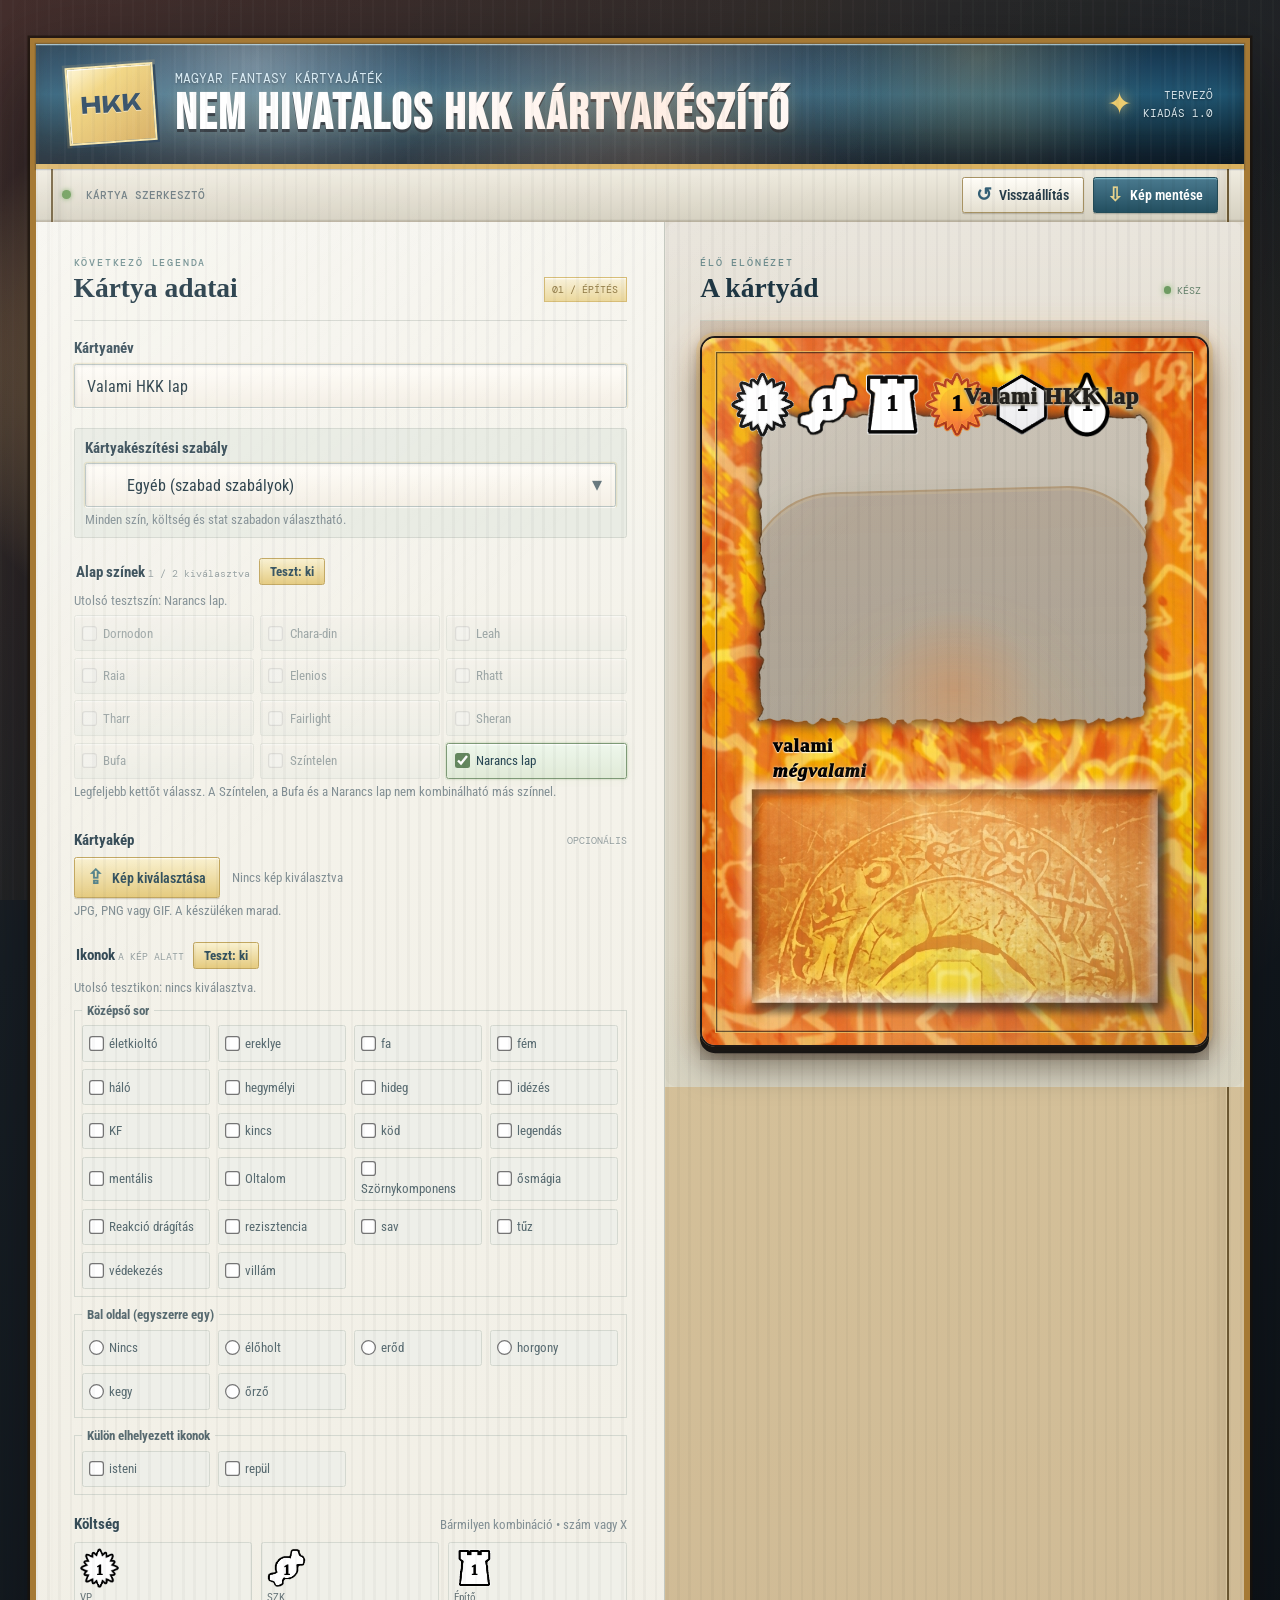
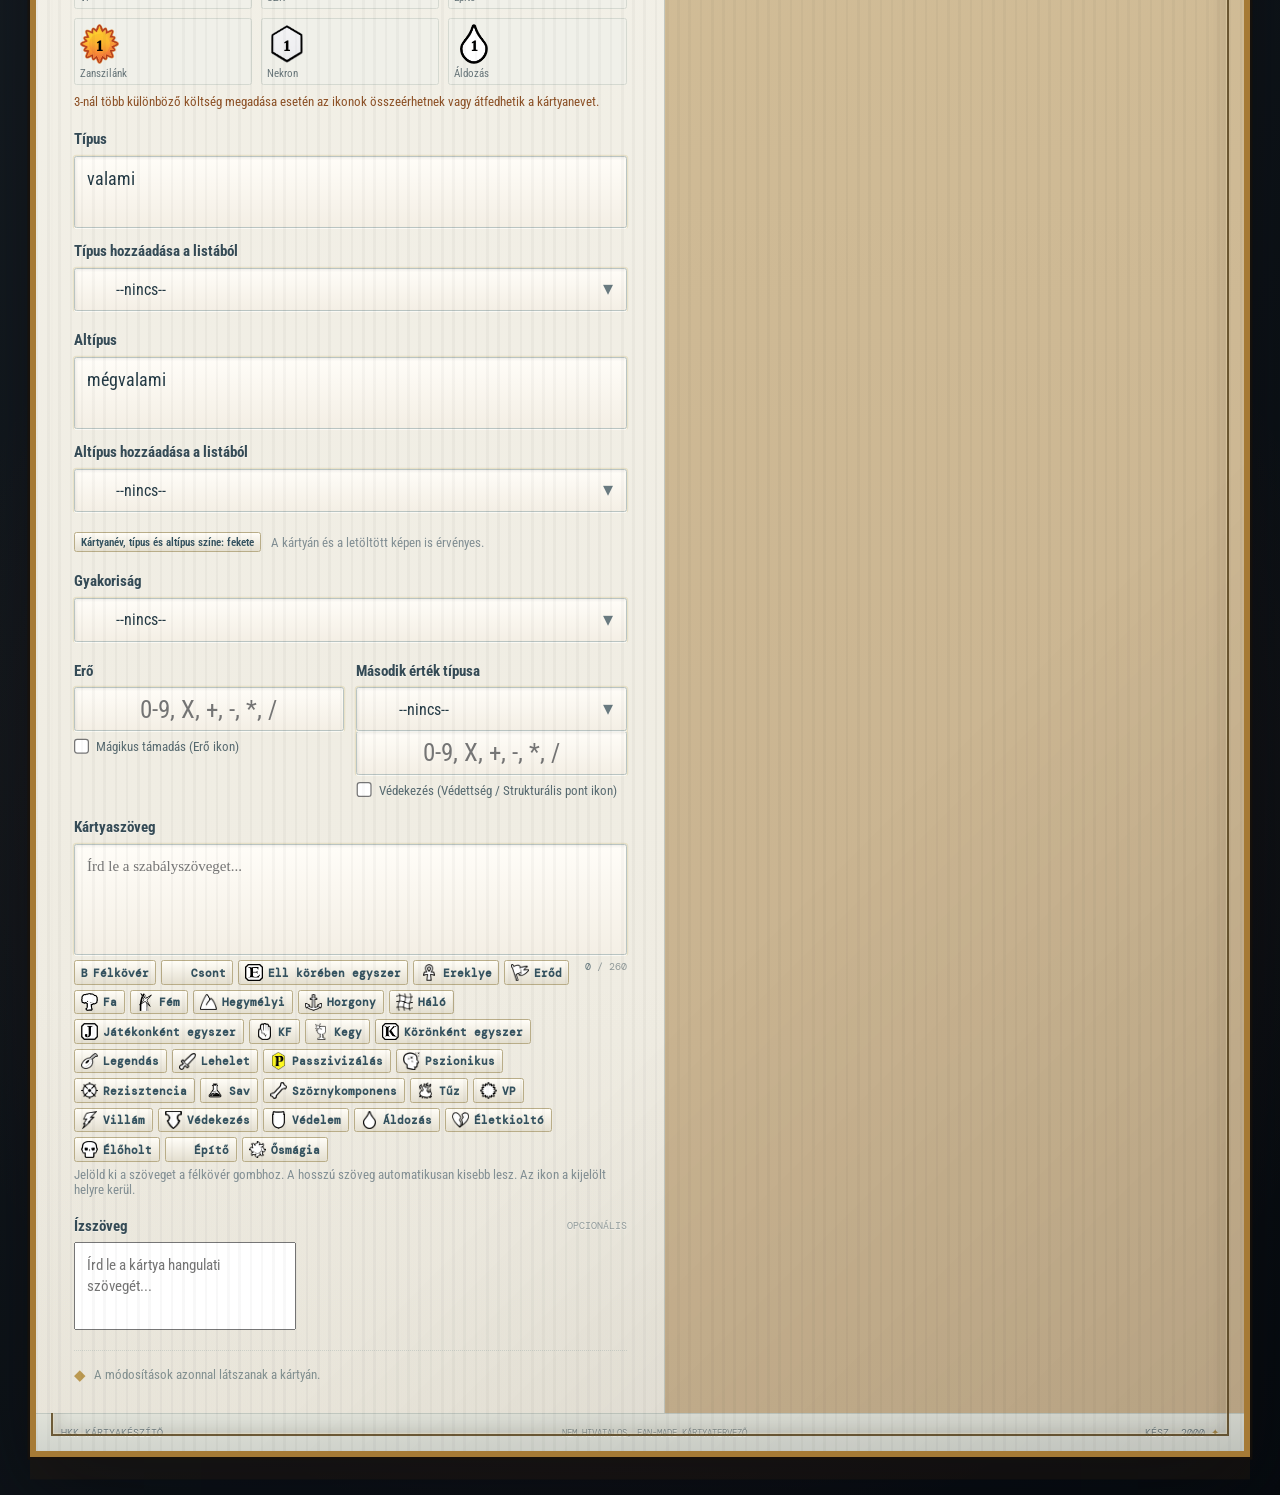
==== index.html @ 6b9c6b6e "Icon placing" ====
<!doctype html>
<html lang="hu">
<head>
  <meta charset="utf-8">
  <meta name="viewport" content="width=device-width, initial-scale=1">
  <meta name="theme-color" content="#183e68">
  <title>HKK Kártyakészítő (nem hivatalos)</title>
  <link rel="stylesheet" href="styles.css">
  <script src="app.js" defer></script>
</head>
<body>
  <div class="desktop-shell">
    <header class="masthead">
      <div class="brand-lockup" aria-label="HKK Kártyakészítő">
        <div class="brand-mark">HKK</div>
        <div class="brand-copy">
          <p class="brand-kicker">Magyar Fantasy Kártyajáték</p>
          <h1>NEM HIVATALOS HKK KÁRTYAKÉSZÍTŐ</h1>
        </div>
      </div>
      <div class="masthead-stamp" aria-label="Kártyakészítő verzió 1.0">
        <span class="stamp-star">&#10022;</span>
        <span>TERVEZŐ<br>KIADÁS 1.0</span>
      </div>
    </header>

    <nav class="toolbar" aria-label="Kártyaműveletek">
      <span class="toolbar-location"><span class="tiny-led"></span> KÁRTYA SZERKESZTŐ</span>
      <div class="toolbar-actions">
        <button class="toolbar-button" id="reset-button" type="button" title="Minden kártyaadat törlése">
          <span aria-hidden="true">&#8634;</span> Visszaállítás
        </button>
        <button class="toolbar-button download-button" id="download-button" type="button" aria-label="Kártya képének mentése" title="Kártya képének mentése">
          <span aria-hidden="true">&#8681;</span> Kép mentése
        </button>
        <span id="download-status" class="download-status" role="status" aria-live="polite"></span>
      </div>
    </nav>

    <main class="workbench">
      <section class="editor-panel" aria-labelledby="editor-title">
        <div class="panel-heading">
          <div>
            <p class="section-eyebrow">KÖVETKEZŐ LEGENDA</p>
            <h2 id="editor-title">Kártya adatai</h2>
          </div>
          <span class="step-tag">01 / ÉPÍTÉS</span>
        </div>

        <form id="card-form">
          <div class="field-row">
            <label class="field-label" for="card-name">Kártyanév</label>
            <input id="card-name" name="name" type="text" maxlength="32" value="Valami HKK lap" placeholder="Add meg a kártya nevét">
          </div>

          <div class="field-row card-rule-field">
            <label class="field-label" for="card-rule">Kártyakészítési szabály</label>
            <div class="select-wrap">
              <select id="card-rule" name="cardRule">
                <option value="spell-item">Varázslat / Tárgy</option>
                <option value="creature">Lény</option>
                <option value="building">Építmény</option>
                <option value="follower">Követő / Szabálylap</option>
                <option value="lich">Őslich</option>
                <option value="guild" disabled>Céh (még nem elérhető)</option>
                <option value="other" selected>Egyéb (szabad szabályok)</option>
              </select>
            </div>
            <span class="field-hint" id="card-rule-guidance" role="status" aria-live="polite"></span>
          </div>

          <fieldset class="field-row faction-fieldset">
            <legend class="field-label">
              <span>Alap színek <span id="faction-count" class="optional-label">0 / 2 kiválasztva</span></span>
              <button class="icon-test-button" id="faction-test-toggle" type="button" aria-pressed="false">Teszt: ki</button>
            </legend>
            <p class="field-hint icon-test-status" id="faction-test-status" role="status" aria-live="polite">Utolsó tesztszín: Narancs lap.</p>
            <div class="faction-grid">
              <label class="faction-option"><input type="checkbox" name="faction" value="dornodon"><span>Dornodon</span></label>
              <label class="faction-option"><input type="checkbox" name="faction" value="chara-din"><span>Chara-din</span></label>
              <label class="faction-option"><input type="checkbox" name="faction" value="leah"><span>Leah</span></label>
              <label class="faction-option"><input type="checkbox" name="faction" value="raia"><span>Raia</span></label>
              <label class="faction-option"><input type="checkbox" name="faction" value="elenios"><span>Elenios</span></label>
              <label class="faction-option"><input type="checkbox" name="faction" value="rhatt"><span>Rhatt</span></label>
              <label class="faction-option"><input type="checkbox" name="faction" value="tharr"><span>Tharr</span></label>
              <label class="faction-option"><input type="checkbox" name="faction" value="fairlight"><span>Fairlight</span></label>
              <label class="faction-option"><input type="checkbox" name="faction" value="sheran"><span>Sheran</span></label>
              <label class="faction-option"><input type="checkbox" name="faction" value="bufa"><span>Bufa</span></label>
              <label class="faction-option"><input type="checkbox" name="faction" value="colorless"><span>Színtelen</span></label>
              <label class="faction-option"><input type="checkbox" name="faction" value="no-color" checked><span>Narancs lap</span></label>
            </div>
            <p class="field-hint faction-hint" id="faction-guidance" aria-live="polite">A Színtelen, a Bufa és a Narancs lap nem kombinálható más színnel.</p>
            <p class="field-hint faction-image-status" id="faction-image-status" aria-live="polite"></p>
          </fieldset>

          <div class="field-row image-field">
            <label class="field-label" for="card-image">Kártyakép <span class="optional-label">OPCIONÁLIS</span></label>
            <div class="upload-control">
              <input id="card-image" name="image" type="file" accept="image/*">
              <label class="upload-button" for="card-image"><span aria-hidden="true">&#8682;</span> Kép kiválasztása</label>
              <span class="file-name" id="file-name">Nincs kép kiválasztva</span>
            </div>
            <fieldset id="background-image-position-controls" class="background-image-position" hidden>
              <legend class="field-label">Kép igazítása az átlátszó kártyakeret mögött</legend>
              <label for="background-image-horizontal">Vízszintes <output id="background-image-horizontal-value" for="background-image-horizontal">0%</output></label>
              <input id="background-image-horizontal" type="range" min="-50" max="50" value="0">
              <label for="background-image-vertical">Függőleges <output id="background-image-vertical-value" for="background-image-vertical">0%</output></label>
              <input id="background-image-vertical" type="range" min="-50" max="50" value="0">
              <label for="background-image-scale">Méret <output id="background-image-scale-value" for="background-image-scale">100%</output></label>
              <input id="background-image-scale" type="range" min="50" max="200" value="100">
            </fieldset>
            <span class="field-hint" id="image-error" role="alert" hidden></span>
            <span class="field-hint">JPG, PNG vagy GIF. A készüléken marad.</span>
          </div>

          <fieldset class="field-row icon-fieldset">
            <legend class="field-label">
              <span>Ikonok <span class="optional-label">A KÉP ALATT</span></span>
              <button class="icon-test-button" id="icon-test-toggle" type="button" aria-pressed="false">Teszt: ki</button>
            </legend>
            <p class="field-hint icon-test-status" id="icon-test-status" role="status" aria-live="polite">Utolsó tesztikon: nincs kiválasztva.</p>
            <div class="icon-groups">
              <fieldset class="icon-option-group">
                <legend>Középső sor</legend>
                <div class="icon-choices">
                  <label class="icon-choice"><input type="checkbox" name="icon" value="életkioltó">életkioltó</label>
                  <label class="icon-choice"><input type="checkbox" name="icon" value="ereklye">ereklye</label>
                  <label class="icon-choice"><input type="checkbox" name="icon" value="fa">fa</label>
                  <label class="icon-choice"><input type="checkbox" name="icon" value="fém">fém</label>
                  <label class="icon-choice"><input type="checkbox" name="icon" value="háló">háló</label>
                  <label class="icon-choice"><input type="checkbox" name="icon" value="hegymélyi">hegymélyi</label>
                  <label class="icon-choice"><input type="checkbox" name="icon" value="hideg">hideg</label>
                  <label class="icon-choice"><input type="checkbox" name="icon" value="idézés">idézés</label>
                  <label class="icon-choice"><input type="checkbox" name="icon" value="KF">KF</label>
                  <label class="icon-choice"><input type="checkbox" name="icon" value="kincs">kincs</label>
                  <label class="icon-choice"><input type="checkbox" name="icon" value="köd">köd</label>
                  <label class="icon-choice"><input type="checkbox" name="icon" value="legendás">legendás</label>
                  <label class="icon-choice"><input type="checkbox" name="icon" value="mentális">mentális</label>
                  <label class="icon-choice icon-choice-numeric"><input type="checkbox" name="icon" value="Oltalom">Oltalom<input class="icon-value" name="protection" type="text" placeholder="Érték" aria-label="Oltalom értéke" hidden disabled></label>
                  <label class="icon-choice icon-choice-numeric"><input type="checkbox" name="icon" value="Szörnykomponens">Szörnykomponens<input class="icon-quantity" name="monsterComponent" type="number" min="1" max="99" step="1" aria-label="Szörnykomponens mennyisége" hidden disabled></label>
                  <label class="icon-choice"><input type="checkbox" name="icon" value="ősmágia">ősmágia</label>
                  <label class="icon-choice icon-choice-numeric"><input type="checkbox" name="icon" value="Reakció drágítás">Reakció drágítás<input class="icon-value" name="reactionSurcharge" type="text" placeholder="Érték" aria-label="Reakció drágítás értéke" hidden disabled></label>
                  <label class="icon-choice"><input type="checkbox" name="icon" value="rezisztencia">rezisztencia</label>
                  <label class="icon-choice"><input type="checkbox" name="icon" value="sav">sav</label>
                  <label class="icon-choice"><input type="checkbox" name="icon" value="tűz">tűz</label>
                  <label class="icon-choice"><input type="checkbox" name="icon" value="védekezés">védekezés</label>
                  <label class="icon-choice"><input type="checkbox" name="icon" value="villám">villám</label>
                </div>
              </fieldset>

              <fieldset class="icon-option-group">
                <legend>Bal oldal (egyszerre egy)</legend>
                <div class="icon-choices">
                  <label class="icon-choice"><input type="radio" name="sideIcon" value="">Nincs</label>
                  <label class="icon-choice"><input type="radio" name="sideIcon" value="élőholt">élőholt</label>
                  <label class="icon-choice"><input type="radio" name="sideIcon" value="erőd">erőd</label>
                  <label class="icon-choice"><input type="radio" name="sideIcon" value="horgony">horgony</label>
                  <label class="icon-choice"><input type="radio" name="sideIcon" value="kegy">kegy</label>
                  <label class="icon-choice"><input type="radio" name="sideIcon" value="őrző">őrző</label>
                </div>
              </fieldset>

              <fieldset class="icon-option-group">
                <legend>Külön elhelyezett ikonok</legend>
                <div class="icon-choices">
                  <label class="icon-choice"><input type="checkbox" name="separateIcon" value="isteni">isteni</label>
                  <label class="icon-choice"><input type="checkbox" name="separateIcon" value="repül">repül</label>
                </div>
              </fieldset>

            </div>
          </fieldset>

          <div class="field-row cost-field">
            <div class="cost-heading">
              <span class="field-label">Költség</span>
              <span class="field-hint">Bármilyen kombináció • szám vagy X</span>
            </div>
            <div class="cost-grid">
              <label class="cost-input cost-vp"><span class="cost-symbol"><img class="resource-image" src="resources/Cost/VP_transparent.png" alt="" aria-hidden="true"><span class="cost-glyph" aria-hidden="true">VP</span><input class="cost-value" name="vp" type="text" value="1" aria-label="VP költség"></span><span class="cost-name">VP</span></label>
              <label class="cost-input cost-szk"><span class="cost-symbol"><img class="resource-image" src="resources/Cost/Csont_transparent.png" alt="" aria-hidden="true"><span class="cost-glyph" aria-hidden="true">SZK</span><input class="cost-value" name="szk" type="text" value="1" aria-label="SZK költség"></span><span class="cost-name">SZK</span></label>
              <label class="cost-input cost-builder"><span class="cost-symbol"><img class="resource-image" src="resources/Cost/Építő_transparent.png" alt="" aria-hidden="true"><span class="cost-glyph" aria-hidden="true">É</span><input class="cost-value" name="epito" type="text" value="1" aria-label="Építő költség"></span><span class="cost-name">Építő</span></label>
              <label class="cost-input cost-zanszilank"><span class="cost-symbol"><img class="resource-image" src="resources/Cost/ZSZ_transparent.png" alt="" aria-hidden="true"><span class="cost-glyph" aria-hidden="true">Z</span><input class="cost-value" name="zanszilank" type="text" value="1" aria-label="Zanszilánk költség"></span><span class="cost-name">Zanszilánk</span></label>
              <label class="cost-input cost-nekron"><span class="cost-symbol"><img class="resource-image" src="resources/Cost/Nekron_transparent.png" alt="" aria-hidden="true"><span class="cost-glyph" aria-hidden="true">N</span><input class="cost-value" name="nekron" type="text" value="1" aria-label="Nekron költség"></span><span class="cost-name">Nekron</span></label>
              <label class="cost-input cost-sacrifice"><span class="cost-symbol"><img class="resource-image" src="resources/Cost/Áldozás_transparent.png" alt="" aria-hidden="true"><span class="cost-glyph" aria-hidden="true">Á</span><input class="cost-value" name="aldozas" type="text" value="1" aria-label="Áldozás költség"></span><span class="cost-name">Áldozás</span></label>
            </div>
            <p class="cost-warning" id="cost-warning" role="status" aria-live="polite" hidden>3-nál több különböző költség megadása esetén az ikonok összeérhetnek vagy átfedhetik a kártyanevet.</p>
          </div>

          <div class="field-row metadata-grid subtype-row">
            <div class="field-group">
              <label class="field-label" for="card-type">Típus</label>
              <textarea id="card-type" name="type" rows="2" placeholder="Írj be tetszőleges típust...">valami</textarea>
              <label class="field-label subtype-picker-label" for="type-picker">Típus hozzáadása a listából</label>
              <div class="select-wrap">
                <select id="type-picker" aria-label="Típus kiválasztása a listából">
                  <option value="">--nincs--</option>
                  <option value="általános">általános</option>
                  <option value="avatár">avatár</option>
                  <option value="azonnali">azonnali</option>
                  <option value="bűbáj">bűbáj</option>
                  <option value="bűbáj bűbájra">bűbáj bűbájra</option>
                  <option value="bűbáj építményre">bűbáj építményre</option>
                  <option value="bűbáj kalandozóra">bűbáj kalandozóra</option>
                  <option value="bűbáj lapra">bűbáj lapra</option>
                  <option value="bűbáj lényre">bűbáj lényre</option>
                  <option value="bűbáj tárgyra">bűbáj tárgyra</option>
                  <option value="céh" disabled>céh (még nem elérhető)</option>
                  <option value="egyéb">egyéb</option>
                  <option value="építmény">építmény</option>
                  <option value="galetki">galetki</option>
                  <option value="helyszín">helyszín</option>
                  <option value="kalandozó">kalandozó</option>
                  <option value="követő">követő</option>
                  <option value="őslich">őslich</option>
                  <option value="szabálylap">szabálylap</option>
                  <option value="szakértelem">szakértelem</option>
                  <option value="szintlépés">szintlépés</option>
                  <option value="szörny">szörny</option>
                  <option value="tárgy">tárgy</option>
                  <option value="testrész">testrész</option>
                  <option value="torzszülött">torzszülött</option>
                </select>
              </div>
            </div>
          </div>

          <div class="field-row metadata-grid subtype-row">
            <div class="field-group">
              <label class="field-label" for="card-subtype">Altípus</label>
              <textarea id="card-subtype" name="subtype" rows="2" placeholder="Írj be tetszőleges altípust...">mégvalami</textarea>
              <label class="field-label subtype-picker-label" for="subtype-picker">Altípus hozzáadása a listából</label>
              <div class="select-wrap">
                <select id="subtype-picker" aria-label="Altípus kiválasztása a listából">
                  <option value="">--nincs--</option>
                  <option value="?">?</option>
                  <option value="alakváltó">alakváltó</option>
                  <option value="angyal">angyal</option>
                  <option value="árnymanó">árnymanó</option>
                  <option value="bánya">bánya</option>
                  <option value="bazaltelementál">bazaltelementál</option>
                  <option value="betegség">betegség</option>
                  <option value="burástya">burástya</option>
                  <option value="cápa">cápa</option>
                  <option value="chara-din fattya">chara-din fattya</option>
                  <option value="csapda">csapda</option>
                  <option value="csontváz">csontváz</option>
                  <option value="dinó">dinó</option>
                  <option value="druida">druida</option>
                  <option value="dzsinn">dzsinn</option>
                  <option value="ében íjász">ében íjász</option>
                  <option value="éjfatty">éjfatty</option>
                  <option value="ékszer">ékszer</option>
                  <option value="elektromos">elektromos</option>
                  <option value="elementál">elementál</option>
                  <option value="elf">elf</option>
                  <option value="ember">ember</option>
                  <option value="epikus">epikus</option>
                  <option value="falu">falu</option>
                  <option value="fegyver">fegyver</option>
                  <option value="féreg">féreg</option>
                  <option value="fókuszkristály">fókuszkristály</option>
                  <option value="főnix">főnix</option>
                  <option value="ganüid">ganüid</option>
                  <option value="gnóm">gnóm</option>
                  <option value="goblin">goblin</option>
                  <option value="gólem">gólem</option>
                  <option value="griff">griff</option>
                  <option value="grok képződmény">grok képződmény</option>
                  <option value="hadvezér">hadvezér</option>
                  <option value="hajó">hajó</option>
                  <option value="hangszer">hangszer</option>
                  <option value="hátas">hátas</option>
                  <option value="helyszín">helyszín</option>
                  <option value="hideg">hideg</option>
                  <option value="hordaparancsnok">hordaparancsnok</option>
                  <option value="íjász">íjász</option>
                  <option value="jég">jég</option>
                  <option value="kalóz">kalóz</option>
                  <option value="káoszszellem">káoszszellem</option>
                  <option value="kígyó">kígyó</option>
                  <option value="kísértet">kísértet</option>
                  <option value="kobudera">kobudera</option>
                  <option value="Közös Tudat">Közös Tudat</option>
                  <option value="krabber">krabber</option>
                  <option value="légelementál">légelementál</option>
                  <option value="lovas">lovas</option>
                  <option value="manó">manó</option>
                  <option value="minotaurusz">minotaurusz</option>
                  <option value="moa">moa</option>
                  <option value="morf">morf</option>
                  <option value="motyogó">motyogó</option>
                  <option value="mutáns">mutáns</option>
                  <option value="nekromanta">nekromanta</option>
                  <option value="nerub">nerub</option>
                  <option value="oltár">oltár</option>
                  <option value="orgling">orgling</option>
                  <option value="óriás">óriás</option>
                  <option value="ork">ork</option>
                  <option value="őshangya">őshangya</option>
                  <option value="pajzs">pajzs</option>
                  <option value="páncél">páncél</option>
                  <option value="pegazus">pegazus</option>
                  <option value="pók">pók</option>
                  <option value="polip">polip</option>
                  <option value="politika">politika</option>
                  <option value="praglonc">praglonc</option>
                  <option value="próféta">próféta</option>
                  <option value="pulzáló">pulzáló</option>
                  <option value="quwarg">quwarg</option>
                  <option value="quwarg boly">quwarg boly</option>
                  <option value="rák">rák</option>
                  <option value="reakció">reakció</option>
                  <option value="sárkány">sárkány</option>
                  <option value="sav">sav</option>
                  <option value="sisak">sisak</option>
                  <option value="skorpió">skorpió</option>
                  <option value="szentély">szentély</option>
                  <option value="szilmill">szilmill</option>
                  <option value="szinguláris">szinguláris</option>
                  <option value="szingularitás">szingularitás</option>
                  <option value="szintlépés">szintlépés</option>
                  <option value="sziránusz">sziránusz</option>
                  <option value="szirén">szirén</option>
                  <option value="szkritter">szkritter</option>
                  <option value="teknős">teknős</option>
                  <option value="templom">templom</option>
                  <option value="termik">termik</option>
                  <option value="thargodan">thargodan</option>
                  <option value="tojás">tojás</option>
                  <option value="torony">torony</option>
                  <option value="törpe">törpe</option>
                  <option value="triklem drakolder">triklem drakolder</option>
                  <option value="troglodita">troglodita</option>
                  <option value="troll">troll</option>
                  <option value="tűzelementál">tűzelementál</option>
                  <option value="vámpír">vámpír</option>
                  <option value="varkaudar">varkaudar</option>
                  <option value="végzetúr">végzetúr</option>
                  <option value="vérfarkas">vérfarkas</option>
                  <option value="villám">villám</option>
                  <option value="víz">víz</option>
                  <option value="vízelementál">vízelementál</option>
                  <option value="vízió">vízió</option>
                  <option value="womath">womath</option>
                  <option value="xenó">xenó</option>
                  <option value="yeti">yeti</option>
                  <option value="zan indukátor">zan indukátor</option>
                </select>
              </div>
            </div>
          </div>

          <div class="field-row type-text-style-control">
            <button id="toggle-type-text-color" class="text-insert-button" type="button" aria-pressed="false">Kártyanév, típus és altípus színe: fekete</button>
            <span class="field-hint">A kártyán és a letöltött képen is érvényes.</span>
          </div>

          <div class="field-row metadata-grid rarity-row">
            <div class="field-group">
              <label class="field-label" for="card-rarity">Gyakoriság</label>
              <div class="select-wrap">
                <select id="card-rarity" name="rarity">
                  <option value="" selected>--nincs--</option>
                  <option value="Gyakori">Gyakori</option>
                  <option value="Ritka">Ritka</option>
                  <option value="Ultra ritka">Ultra ritka</option>
                </select>
              </div>
            </div>
          </div>

          <div class="field-row stat-grid">
            <div class="field-group">
              <label class="field-label" for="card-power">Erő</label>
              <input id="card-power" name="power" type="text" maxlength="12" placeholder="0-9, X, +, -, *, /" aria-label="Erő értéke">
              <label class="stat-icon-toggle"><input type="checkbox" name="powerIcon">Mágikus támadás (Erő ikon)</label>
            </div>
            <div class="field-group">
              <label class="field-label" for="card-secondary-stat-type">Második érték típusa</label>
              <div class="select-wrap">
                <select id="card-secondary-stat-type" name="secondaryStatType">
                  <option value="" selected>--nincs--</option>
                  <option value="toughness">Védettség</option>
                  <option value="structural">Strukturális pont</option>
                </select>
              </div>
              <input id="card-toughness" name="toughness" type="text" maxlength="12" placeholder="0-9, X, +, -, *, /" aria-label="Védettség értéke">
              <label class="stat-icon-toggle"><input type="checkbox" name="secondaryStatIcon">Védekezés (Védettség / Strukturális pont ikon)</label>
            </div>
          </div>

          <div class="field-row text-field">
            <label class="field-label" for="card-text">Kártyaszöveg</label>
            <textarea id="card-text" name="text" rows="4" maxlength="260" placeholder="Írd le a szabályszöveget..."></textarea>
            <div class="text-meta">
              <span class="text-insert-buttons" id="rules-text-icon-buttons">
                <button class="text-insert-button" id="bold-rules-text" type="button" title="Kijelölt szöveg félkövérré formázása" aria-label="Kijelölt szöveg félkövérré formázása"><strong>B</strong> Félkövér</button>
              </span>
              <span><b id="text-count">0</b> / 260</span>
            </div>
            <span class="field-hint">Jelöld ki a szöveget a félkövér gombhoz. A hosszú szöveg automatikusan kisebb lesz. Az ikon a kijelölt helyre kerül.</span>
          </div>

          <div class="field-row text-field">
            <label class="field-label" for="card-flavor-text">Ízszöveg <span class="optional-label">OPCIONÁLIS</span></label>
            <textarea id="card-flavor-text" name="flavorText" rows="2" maxlength="180" placeholder="Írd le a kártya hangulati szövegét..."></textarea>
          </div>
        </form>

        <div class="editor-footnote"><span class="footnote-gem">&#9670;</span> A módosítások azonnal látszanak a kártyán.</div>
      </section>

      <section class="preview-panel" aria-labelledby="preview-title">
        <div class="preview-heading">
          <div>
            <p class="section-eyebrow">ÉLŐ ELŐNÉZET</p>
            <h2 id="preview-title">A kártyád</h2>
          </div>
          <span class="preview-status"><span></span> KÉSZ</span>
        </div>

        <div class="preview-stage">
          <article class="hkk-card theme-blue" id="hkk-card" aria-label="Kártya előnézet">
            <img id="background-card-image" class="background-card-image" alt="" aria-hidden="true" hidden>
            <div class="base-color-layers" id="base-color-layers" aria-hidden="true"></div>
            <div class="faction-test-layer" id="faction-test-layer" aria-hidden="true" hidden></div>
            <div class="card-inner">
              <header class="card-titlebar">
                <div class="card-title-content">
                  <div class="card-costs" id="preview-costs" aria-label="Kártyaköltségek"></div>
                  <div class="card-name-stack">
                    <h3 id="preview-name"></h3>
                  </div>
                </div>
              </header>
              <div class="art-frame">
                <img id="preview-image" class="preview-image" alt="Feltöltött kártyaművészet" hidden>
              </div>
              <div class="card-topline">
                <span id="preview-card-type" hidden></span>
                <span id="preview-subtype" hidden></span>
              </div>
              <div class="card-icons" id="preview-icons" aria-label="Kártya ikonok"></div>
              <div id="preview-band-icons" class="card-band-icons" aria-hidden="true" hidden>
                <div class="card-band-icons-center"></div>
                <div class="card-band-icons-positioned"></div>
              </div>
              <div class="card-rules">
                <p id="preview-text"></p>
                <p id="preview-flavor-text" class="card-flavor" hidden></p>
                <span class="rules-flourish" aria-hidden="true">&#10022; &nbsp; &#10022; &nbsp; &#10022;</span>
              </div>
              <div class="card-stats" id="preview-stats" aria-live="polite" hidden>
                <span class="stat-box stat-power" aria-label="Erő">
                  <span class="stat-content">
                    <span class="stat-icon stat-power-icon" id="preview-power-icon" aria-hidden="true">E</span>
                    <strong id="preview-power"></strong>
                  </span>
                </span>
                <span class="stat-box stat-toughness" id="preview-secondary-stat">
                  <span class="stat-content">
                    <img class="stat-icon resource-image" id="preview-toughness-icon" src="resources/Icons/Védelem.png" alt="" aria-hidden="true">
                    <strong id="preview-toughness"></strong>
                  </span>
                </span>
              </div>
            </div>
          </article>
        </div>
      </section>
    </main>

    <footer class="page-footer">
      <span>HKK KÁRTYAKÉSZÍTŐ</span>
      <span class="footer-center">NEM HIVATALOS, FAN-MADE KÁRTYATERVEZŐ</span>
      <span>KÉSZ. 2000 <span class="footer-star">&#10022;</span></span>
    </footer>
  </div>
</body>
</html>
---- styles.css ----
@import url('https://fonts.googleapis.com/css2?family=Bebas+Neue&family=DM+Mono:wght@400;500&family=Roboto+Condensed:wght@400;500;600;700;800&family=Unbounded:wght@500;600;700&display=swap');

:root {
  color-scheme: light;
  --ink: #172c3a;
  --muted: #71818a;
  --line: #c4cbd0;
  --paper: #f6f4eb;
  --blue: #244f77;
  --blue-dark: #163652;
  --green: #638252;
  --gold: #e2bd61;
  --fantasy-rose: #d48b6d;
  --fantasy-wood: #4d3427;
  --fantasy-forest: #496e5d;
  --fantasy-gold: #f3d27a;
  --royal-deep: #17314a;
  --royal-mid: #2a5478;
  --ember: #d6a750;
  --dusk: #0e1c2b;
  --parchment: #e9e1d0;
  --parchment-deep: #d8ceaf;
}

* { box-sizing: border-box; }

body {
  margin: 0;
  min-height: 100vh;
  color: var(--ink);
  background:
    radial-gradient(circle at 18% 12%, rgba(255,203,128,0.9), transparent 10%),
    radial-gradient(circle at 72% 18%, rgba(245,170,84,0.2), transparent 20%),
    radial-gradient(circle at 50% 78%, rgba(255,120,60,0.14), transparent 30%),
    linear-gradient(135deg, #452f2d 0%, #1a2128 22%, #070b10 100%);
  font-family: 'Roboto Condensed', 'Trebuchet MS', sans-serif;
}
body::before {
  content: "";
  position: fixed;
  inset: 0;
  background:
    linear-gradient(120deg, transparent 0%, rgba(255,160,74,0.08) 45%, transparent 100%),
    repeating-linear-gradient(90deg, rgba(255,255,255,0.02), rgba(255,255,255,0.02) 2px, transparent 2px, transparent 12px);
  pointer-events: none;
}

button, input, select, textarea { font: inherit; }
button, select, input[type="checkbox"], .upload-button { cursor: pointer; }

.desktop-shell {
  position: relative;
  width: min(1100px, calc((100vw - 60px) / 1.25));
  zoom: 1.25;
  margin: 30px auto;
  border: 5px solid #a67a35;
  background:
    linear-gradient(180deg, #efe0bd 0%, #d7c39b 20%, #c6b08e 100%);
  box-shadow:
    0 2px 0 rgba(255,255,255,0.7) inset,
    0 0 0 2px rgba(27,18,10,0.7),
    0 18px 0 rgba(47,33,19,0.28),
    0 26px 60px rgba(7,11,16,0.42),
    0 44px 90px rgba(4,7,12,0.25); 
  animation: shell-in 450ms ease-out both;
}

.desktop-shell::before {
  content: "";
  position: absolute;
  inset: 12px;
  border: 2px solid rgba(98, 77, 39, 0.9);
  box-shadow: inset 0 0 0 1px rgba(255, 239, 198, 0.32), inset 0 0 14px rgba(49,36,20,0.18);
  pointer-events: none;
}

.desktop-shell::after {
  content: "";
  position: absolute;
  inset: 0;
  background:
    linear-gradient(135deg, rgba(255,255,255,0.16), transparent 24%, transparent 76%, rgba(0,0,0,0.08)),
    repeating-linear-gradient(90deg, rgba(27,30,35,0.03), rgba(27,30,35,0.03) 2px, transparent 2px, transparent 9px);
  pointer-events: none;
}

.masthead {
  position: relative;
  min-height: 100px;
  display: flex;
  align-items: center;
  justify-content: space-between;
  padding: 17px 25px;
  color: #fff;
  background:
    radial-gradient(circle at 18% 18%, rgba(255,255,255,0.3), transparent 18%),
    radial-gradient(circle at 78% 12%, rgba(245,202,112,0.22), transparent 18%),
    linear-gradient(180deg, #102f45 0%, #163d58 18%, #1e536f 42%, #102d3d 76%, #0d1d2c 100%);
  border-bottom: 4px solid #d9b15f;
  box-shadow: inset 0 1px 0 rgba(179,210,221,0.85), inset 0 -12px 16px rgba(9,18,26,0.42), 0 0 0 1px rgba(17,35,50,0.25);
}

.masthead::after {
  content: "";
  position: absolute;
  inset: 0;
  background:
    linear-gradient(120deg, transparent 0%, rgba(255,255,255,0.1) 46%, transparent 100%),
    repeating-linear-gradient(90deg, rgba(255,255,255,0.028), rgba(255,255,255,0.028) 2px, transparent 2px, transparent 11px),
    radial-gradient(circle at center, rgba(255,145,74,0.18), transparent 40%);
  pointer-events: none;
}

.brand-lockup { display: flex; align-items: center; gap: 16px; }
.brand-mark {
  display: grid;
  place-items: center;
  width: 70px;
  height: 62px;
  color: #193852;
  background: linear-gradient(145deg, #fff6d0 0%, #f0d071 32%, #d3a54f 100%);
  border: 2px solid #f8e4a0;
  box-shadow: 2px 2px 0 #112d46, inset 1px 1px 0 rgba(255,255,255,0.82), 0 0 0 2px rgba(242,190,98,0.14);
  font-family: 'Unbounded', Georgia, serif;
  font-size: 18px;
  font-weight: 700;
  transform: rotate(-4deg);
  text-shadow: 0 1px 0 rgba(255,255,255,0.5);
}
.brand-copy p, .brand-copy h1 { margin: 0; }
.brand-kicker, .section-eyebrow, .step-tag, .toolbar-location, .masthead-stamp, .preview-status, .page-footer {
  font-family: 'DM Mono', Consolas, monospace;
  letter-spacing: 0;
}
.brand-kicker { margin-bottom: 4px !important; color: #d4eaf5; font-size: 10px; text-transform: uppercase; text-shadow: 0 1px 2px rgba(0,0,0,0.45); }
.brand-copy h1 { color: #fff; font-size: 40px; line-height: 0.9; font-weight: 700; font-family: 'Bebas Neue', 'Roboto Condensed', 'Trebuchet MS', sans-serif; letter-spacing: 0.04em; text-transform: uppercase; text-shadow: 0 2px 0 rgba(12,18,25,0.8), 0 0 12px rgba(232,203,120,0.2); }
.brand-copy h1 span { color: #e8cb78; font-size: 18px; font-weight: 500; vertical-align: 4px; letter-spacing: 0.08em; }
.masthead-stamp { display: flex; align-items: center; gap: 9px; color: #d9e6ec; font-size: 9px; line-height: 1.6; text-align: right; text-shadow: 0 1px 2px rgba(0,0,0,0.45); }
.stamp-star { color: #edcb6b; font-size: 24px; text-shadow: 0 0 10px rgba(243,210,122,0.7); }

.toolbar {
  height: 43px;
  display: flex;
  align-items: center;
  justify-content: space-between;
  padding: 0 21px;
  background: linear-gradient(180deg, #f0ece0 0%, #d5d0c0 100%);
  border-bottom: 1px solid #b9b09d;
  box-shadow: inset 0 1px 0 rgba(255,255,255,0.7), inset 0 -1px 0 rgba(81,67,44,0.18);
}
.toolbar-location { color: #65747a; font-size: 9px; font-weight: 500; }
.tiny-led { display: inline-block; width: 7px; height: 7px; margin-right: 6px; border-radius: 50%; background: #6b9c55; box-shadow: 0 0 4px #81ad68; }
.toolbar-actions { display: flex; gap: 7px; }
.toolbar-button {
  padding: 5px 11px;
  color: #263c49;
  background: linear-gradient(180deg, #fffdf7 0%, #e4dfd0 100%);
  border: 1px solid #a89363;
  border-radius: 2px;
  box-shadow: inset 0 1px 0 rgba(255,255,255,0.9), 0 1px 0 rgba(52,44,32,0.2);
  font-size: 11px;
  font-weight: 600;
}
.toolbar-button:hover { background: linear-gradient(#fff, #d5e2e6); }
.toolbar-button:active { box-shadow: inset 1px 1px 2px #aab5ba; }
.toolbar-button span { margin-right: 3px; color: #345f75; font-size: 15px; vertical-align: -1px; }
.download-button { color: #fff; background: linear-gradient(180deg, #4a7a8f 0%, #234f60 100%); border-color: #244d59; box-shadow: inset 0 1px rgba(128,188,204,0.9), 0 1px 0 rgba(14,25,31,0.2); }
.download-button:hover { background: linear-gradient(180deg, #5c8ea3 0%, #2d6076 100%); }
.download-button span { color: #e7d38e; }
.download-button:disabled { cursor: wait; opacity: .7; }
.download-status { position: absolute; width: 1px; height: 1px; overflow: hidden; clip: rect(0, 0, 0, 0); white-space: nowrap; }
.download-status.is-visible { position: fixed; z-index: 20; top: 55px; right: 12px; width: auto; max-width: min(440px, calc(100vw - 24px)); height: auto; overflow: visible; padding: 10px 12px; color: #294d3a; background: #eef8f0; border: 1px solid #6c9d78; border-radius: 3px; box-shadow: 0 3px 12px #172c3a33; clip: auto; white-space: normal; font-size: 12px; line-height: 1.45; }
.download-status.is-visible[data-state="error"] { color: #612d22; background: #fff4e8; border-color: #c17a51; }

.workbench { display: grid; grid-template-columns: minmax(0, 1fr) minmax(0, 0.92fr); min-height: 650px; align-items: start; }
.editor-panel { padding: 27px 30px 23px; background: linear-gradient(180deg, rgba(246,245,238,0.98), rgba(239,236,226,0.98)); border-right: 1px solid #c4c8bf; }
.panel-heading, .preview-heading { display: flex; justify-content: space-between; align-items: end; padding-bottom: 15px; border-bottom: 1px solid #d6d8d1; }
.preview-panel { position: sticky; top: 12px; align-self: start; display: flex; flex-direction: column; align-items: stretch; padding: 18px 20px 14px; background: linear-gradient(180deg, #e6e1d7 0%, #dedac8 100%); }
.preview-panel::before {
  content: "";
  position: absolute;
  inset: 16px 18px 14px;
  border-radius: 10px;
  background: radial-gradient(circle at center, rgba(249, 174, 68, 0.18), rgba(62, 33, 17, 0.02) 32%, transparent 60%);
  pointer-events: none;
}
.section-eyebrow { margin: 0 0 4px; color: #6b8b8c; font-size: 8px; font-weight: 500; letter-spacing: 0.18em; }
.panel-heading h2, .preview-heading h2 { margin: 0; color: #1d3542; font-size: 22px; line-height: 1; font-weight: 700; font-family: Georgia, 'Times New Roman', serif; }
.step-tag { padding: 4px 6px; color: #8d7640; background: linear-gradient(180deg, #f9f2da, #ebd79a); border: 1px solid #d7bc73; font-size: 8px; box-shadow: inset 0 1px rgba(255,255,255,0.65); }

#card-form { padding-top: 14px; }
.field-row { display: block; margin: 0 0 16px; padding: 0; border: 0; }
.field-label { display: flex; align-items: center; justify-content: space-between; gap: 7px; margin-bottom: 6px; color: #354b56; font-size: 12px; font-weight: 700; text-shadow: 0 1px 0 rgba(255,255,255,0.4); }
.optional-label { color: #96a0a0; font-family: 'DM Mono', Consolas, monospace; font-size: 8px; font-weight: 400; }
#card-name, #card-text, .select-wrap select {
  width: 100%;
  color: #000000;
  background: linear-gradient(180deg, #fffdf8, #f4efe5);
  border: 1px solid #b9c4c2;
  border-radius: 2px;
  box-shadow: inset 1px 1px 2px rgba(37,57,68,0.08), 0 1px 0 rgba(255,255,255,0.8), 0 0 0 1px rgba(204,184,111,0.25);
  outline: none;
}

.editor-panel {
  position: relative;
  isolation: isolate;
}
.preview-panel { position: sticky; top: 12px; align-self: start; isolation: isolate; }

.editor-panel::before, .preview-panel::before {
  content: "";
  position: absolute;
  inset: 0;
  pointer-events: none;
  background: linear-gradient(180deg, rgba(255,255,255,0.15), transparent 16%, transparent 84%, rgba(80,70,46,0.04));
  z-index: -1;
}
#card-name, .select-wrap select { height: 35px; padding: 0 10px; font-size: 13px; }
#card-name:focus, #card-text:focus, .select-wrap select:focus { border-color: #668d95; box-shadow: 0 0 0 2px #91b4b133; }
.select-wrap { position: relative; }
.select-wrap select { padding-left: 33px; appearance: none; }
.select-wrap::after { content: '\25be'; position: absolute; top: 7px; right: 11px; color: #697a80; pointer-events: none; }
.card-rule-field { padding: 8px; background: #e9ece4; border: 1px solid #d4d8d0; border-radius: 2px; }
.card-rule-field .field-label { margin-bottom: 5px; }
.field-group:has(#card-power:disabled), .field-group:has(#card-toughness:disabled) { opacity: .55; }
.cost-input:has(.cost-value:disabled) { opacity: .4; }
.cost-input:has(.cost-value:disabled) .cost-value { cursor: not-allowed; }
.faction-fieldset { min-width: 0; }
.faction-grid { display: grid; grid-template-columns: repeat(3, minmax(0, 1fr)); gap: 5px; }
.faction-option { display: flex; align-items: center; gap: 5px; min-width: 0; min-height: 29px; padding: 3px 6px; color: #586b71; background: linear-gradient(180deg, #f5f2eb, #e9ece4); border: 1px solid #d4d8d0; border-radius: 2px; font-size: 10px; cursor: pointer; box-shadow: inset 0 1px rgba(255,255,255,0.75); }
.faction-option:has(input:checked) { color: #274654; background: linear-gradient(180deg, #eef7ec, #e0ead7); border-color: #7e9a77; box-shadow: inset 0 1px rgba(255,255,255,0.8), 0 0 0 1px rgba(122,158,106,0.15), 0 0 8px rgba(142,176,111,0.1); }
.faction-option:has(input:disabled) { opacity: .55; cursor: not-allowed; }
.faction-option.rule-locked { cursor: not-allowed; }
.faction-option input { width: 12px; height: 12px; flex: none; margin: 0; accent-color: #64875f; }
.faction-option span { overflow: hidden; text-overflow: ellipsis; white-space: nowrap; }
.faction-hint { margin: 5px 0 0; }
.faction-image-status:not(:empty) { color: #9a604a; }
.background-image-position { display: grid; grid-template-columns: auto minmax(100px, 1fr); align-items: center; gap: 5px 10px; margin: 9px 0 0; padding: 8px; border: 1px solid #d4d8d0; border-radius: 2px; background: #f3f1e9; }
.background-image-position[hidden] { display: none; }
.background-image-position legend { grid-column: 1 / -1; margin: 0 0 2px; }
.background-image-position label { color: #586b71; font-size: 10px; }
.background-image-position output { color: #274654; font-family: 'DM Mono', Consolas, monospace; }
.background-image-position input[type="range"] { width: 100%; margin: 0; accent-color: #64875f; }
.upload-control { display: flex; align-items: center; gap: 10px; min-height: 32px; }
.upload-control input { position: absolute; width: 1px; height: 1px; opacity: 0; }
.upload-button { padding: 6px 10px; color: #34525f; background: linear-gradient(180deg, #f9f1d0, #e5cb7f); border: 1px solid #c2a760; border-radius: 2px; box-shadow: inset 0 1px rgba(255,255,255,0.65), 0 1px 0 rgba(92,72,37,0.2); font-size: 11px; font-weight: 600; }
.upload-button:hover { background: linear-gradient(180deg, #fdf7de, #ebd592); }
.upload-control input:focus-visible + .upload-button { outline: 2px solid #668d95; outline-offset: 2px; }
.upload-button span { margin-right: 4px; color: #54838b; font-size: 16px; vertical-align: -1px; }
.file-name, .field-hint { color: #839095; font-size: 10px; }
.field-hint { display: block; margin-top: 4px; }
.icon-fieldset { margin-top: 1px; }
.icon-groups { display: grid; gap: 8px; }
.icon-option-group { min-width: 0; margin: 0; padding: 6px; border: 1px solid #d4d8d0; }
.icon-option-group > legend { padding: 0 4px; color: #586b71; font-size: 10px; font-weight: 700; }
.icon-fieldset > .field-label { min-height: 28px; }
.icon-test-button { padding: 4px 8px; color: #34525f; background: linear-gradient(180deg, #f9f1d0, #e5cb7f); border: 1px solid #c2a760; border-radius: 2px; font-size: 10px; cursor: pointer; }
.icon-test-button[aria-pressed="true"] { color: #fff; background: #53766e; border-color: #3e5b54; }
.icon-test-button:focus-visible { outline: 2px solid #668d95; outline-offset: 2px; }
.icon-test-status { margin: 0 0 6px; }
.icon-choices { display: grid; grid-template-columns: repeat(4, minmax(0, 1fr)); gap: 6px; }
.icon-choice { display: flex; align-items: center; gap: 4px; min-width: 0; min-height: 29px; padding: 3px 5px; color: #586b71; background: #eeefe9; border: 1px solid #d4d8d0; border-radius: 2px; font-size: 10px; cursor: pointer; }
.icon-choice:has(input:checked) { color: #315764; background: #e4eeea; border-color: #a8c1b7; }
.icon-choice input { width: 12px; height: 12px; margin: 0; accent-color: #568477; }
.icon-choice-numeric { flex-wrap: wrap; }
.icon-choice .icon-quantity, .icon-choice .icon-value { width: 48px; height: 22px; margin-left: auto; padding: 2px 4px; color: #243a45; background: #fffdf8; border: 1px solid #b9c4c2; border-radius: 2px; font-size: 11px; }
.icon-choice .icon-quantity[hidden], .icon-choice .icon-value[hidden] { display: none; }
.stat-icon-toggle { display: flex; align-items: center; gap: 5px; margin-top: 6px; color: #586b71; font-size: 10px; cursor: pointer; }
.stat-icon-toggle input { width: 13px; height: 13px; margin: 0; accent-color: #568477; }
.cost-field { margin-bottom: 16px; }
.cost-heading { display: flex; align-items: baseline; justify-content: space-between; }
.cost-heading .field-label { margin-bottom: 7px; }
.cost-heading .field-hint { margin: 0; }
.cost-grid { display: grid; grid-template-columns: repeat(3, minmax(0, 1fr)); gap: 7px; }
.cost-input { display: flex; flex-direction: column; align-items: flex-start; gap: 3px; min-width: 0; padding: 4px; background: #f0f0e9; border: 1px solid #d5d9d1; border-radius: 2px; }
.cost-input .cost-symbol, .card-cost b { position: relative; display: grid; place-items: center; flex: none; width: 32px; height: 32px; overflow: hidden; color: #fff; border: 1px solid #fff9; box-shadow: inset 0 1px 1px #fff7, 0 1px 1px #172c3a33; }
.resource-image { object-fit: contain; }
.cost-symbol .resource-image, .card-cost b .resource-image { position: absolute; inset: 0; z-index: 0; width: 100%; height: 100%; }
.cost-glyph { position: absolute; top: 3px; left: 0; width: 100%; color: #fff; font-family: Georgia, serif; font-size: 7px; font-weight: 700; line-height: 1; text-align: center; opacity: .76; }
.cost-symbol.has-resource-image .cost-glyph, .card-cost b.has-resource-image .cost-glyph { display: none; }
.cost-input.cost-vp .cost-symbol, .card-cost.vp b { background: #4e879a; border-radius: 50%; }
.cost-input.cost-zanszilank .cost-symbol, .card-cost.zanszilank b { background: #b57e3f; clip-path: polygon(50% 0, 100% 50%, 50% 100%, 0 50%); }
.cost-input.cost-nekron .cost-symbol, .card-cost.nekron b { background: #754f74; clip-path: polygon(25% 0, 75% 0, 100% 50%, 75% 100%, 25% 100%, 0 50%); }
.cost-input.cost-szk .cost-symbol, .card-cost.szk b { background: #496e5d; clip-path: polygon(28% 0, 72% 0, 100% 28%, 100% 72%, 72% 100%, 28% 100%, 0 72%, 0 28%); }
.cost-input.cost-builder .cost-symbol, .card-cost.builder b { background: #667f50; clip-path: polygon(50% 0, 100% 100%, 0 100%); }
.cost-input.cost-sacrifice .cost-symbol, .card-cost.sacrifice b { background: #a0473f; clip-path: polygon(50% 0, 100% 25%, 85% 85%, 50% 100%, 15% 85%, 0 25%); }
.cost-input .cost-symbol.has-resource-image, .card-cost b.has-resource-image { background: transparent; border: 0; border-radius: 0; box-shadow: none; clip-path: none; }
.cost-value { position: relative; z-index: 1; width: 100%; min-width: 0; height: 100%; padding: 5px 0 0; color: #000; background: transparent; border: 0; border-radius: inherit; outline: 0; font-family: Cambria, 'Times New Roman', Georgia, serif; font-size: 11px; font-weight: 1000; line-height: 1; text-align: center; text-shadow: none; }
.cost-value:focus-visible { background: #ffffff22; }
.cost-name { color: #68767a; font-size: 9px; line-height: 1; }
.cost-warning { margin: 7px 0 0; color: #8d5126; font-size: 10px; line-height: 1.35; }
.cost-warning[hidden] { display: none; }
.metadata-grid, .stat-grid { display: grid; grid-template-columns: repeat(2, minmax(0, 1fr)); gap: 10px; }
.rarity-row { grid-template-columns: minmax(0, 1fr); }
.subtype-row { grid-template-columns: minmax(0, 1fr); }
.field-group { min-width: 0; }
#card-name, #card-subtype, #card-type, #card-power, #card-toughness, #card-rarity, #card-text, .select-wrap select {
  width: 100%;
  color: #243a45;
  background: linear-gradient(180deg, #fffdf8, #f4efe5);
  border: 1px solid #b9c4c2;
  border-radius: 2px;
  box-shadow: inset 1px 1px 2px rgba(37,57,68,0.08), 0 1px 0 rgba(255,255,255,0.8), 0 0 0 1px rgba(204,184,111,0.25);
  outline: none;
}
#card-subtype, #card-power, #card-toughness { height: 35px; padding: 0 10px; font-size: 20px; }
#card-subtype, #card-type { min-height: 58px; padding: 8px 10px; resize: none; font-size: 14px; line-height: 1.4; }
.subtype-picker-label { margin-top: 7px; }
.type-text-style-control { display: flex; align-items: center; gap: 8px; }
.type-text-style-control .field-hint { margin: 0; }
#card-power, #card-toughness { text-align: center; }
#card-text, #card-flavor-text { display: block; min-height: 70px; padding: 9px 10px; resize: none; font-size: 12px; line-height: 1.45; }
#card-text { min-height: 87px; font-family: Georgia, 'Times New Roman', serif; }
.text-meta { display: flex; align-items: flex-start; justify-content: space-between; gap: 8px; margin-top: 4px; color: #929b9b; font-family: 'DM Mono', Consolas, monospace; font-size: 8px; }
.text-meta b { color: #64787e; font-weight: 400; }
.text-meta > span:last-child { flex: 0 0 auto; white-space: nowrap; }
.text-insert-buttons { display: inline-flex; flex-wrap: wrap; gap: 4px; }
.text-insert-button { display: inline-flex; align-items: center; gap: 4px; padding: 2px 5px; color: #34525f; background: linear-gradient(180deg, #fffdf7, #e4dfd0); border: 1px solid #b9ad88; border-radius: 2px; font-size: 9px; font-weight: 600; }
.text-insert-button:hover { background: linear-gradient(180deg, #fff, #d5e2e6); }
.text-insert-button img { width: 14px; height: 14px; object-fit: contain; }
.rules-inline-icon { display: inline-block; width: 1.25em; height: 1.25em; margin: 0; object-fit: contain; vertical-align: -.2em; }
.editor-footnote { display: flex; align-items: center; gap: 7px; margin-top: 3px; padding-top: 12px; color: #829090; border-top: 1px dotted #ccd1c9; font-size: 10px; }
.footnote-gem { color: #bb9951; font-size: 12px; }

.preview-panel { display: flex; flex-direction: column; align-items: stretch; padding: 27px 28px 22px; background: linear-gradient(180deg, #e6e1d7 0%, #dedac8 100%); }
.preview-heading { width: 100%; border-color: #c8cec4; }
.preview-status { display: inline-flex; align-items: center; gap: 5px; padding: 4px 6px; color: #64816b; font-size: 8px; }
.preview-status span { width: 6px; height: 6px; border-radius: 50%; background: #6e9b62; box-shadow: 0 0 5px #8ebd7a; }
.preview-stage {
  display: grid;
  flex: 0 1 auto;
  place-items: center;
  padding: 12px 0 10px;
  position: relative;
  background:
    radial-gradient(circle at center, rgba(255,125,44,0.28), transparent 18%),
    radial-gradient(circle at 50% 60%, rgba(255,201,123,0.12), transparent 36%),
    linear-gradient(180deg, rgba(67,41,20,0.16), rgba(20,15,11,0.18));
}
.preview-stage::before {
  content: "";
  position: absolute;
  width: min(82%, 440px);
  height: min(68%, 320px);
  border-radius: 22% 22% 30% 30% / 26% 26% 36% 36%;
  background: linear-gradient(180deg, rgba(88,52,25,0.18), rgba(26,14,8,0.12));
  border: 2px solid rgba(174,130,70,0.42);
  box-shadow: inset 0 0 0 2px rgba(255,212,135,0.12), 0 25px 40px rgba(0,0,0,0.18);
  transform: rotate(-1.5deg);
}
.preview-stage::after {
  content: "";
  position: absolute;
  inset: 10% 13% 12%;
  background: radial-gradient(circle at 50% 64%, rgba(255,183,98,0.18), transparent 38%);
  filter: blur(16px);
}
.hkk-card {
  position: relative;
  container-type: inline-size;
  font-variant-numeric: lining-nums;
  font-feature-settings: "lnum" 1, "onum" 0;
  width: min(100%, 420px, max(180px, calc((100vh - 120px) * 1061 / 1483)));
  aspect-ratio: 1061 / 1483;
  overflow: hidden;
  border: 2px solid #201a17;
  border-radius: 12px;
  background: linear-gradient(180deg, #0f1619 0%, #161d22 100%);
  box-shadow:
    0 1px 0 rgba(255,255,255,0.26) inset,
    0 5px 0 rgba(19,17,16,0.95),
    0 0 0 3px rgba(237,185,90,0.28),
    0 3px 10px rgba(41, 19, 8, 0.45),
    0 18px 26px rgba(0, 0, 0, 0.38),
    0 0 28px rgba(255, 146, 68, 0.18),
    0 0 36px rgba(255,174,74,0.12);
  animation: card-in 650ms 80ms cubic-bezier(.2,.75,.2,1) both;
}
.hkk-card::before {
  content: "";
  position: absolute;
  inset: 10px;
  border: 1px solid rgba(232,189,100,0.85);
  box-shadow: inset 0 0 0 1px rgba(17,20,20,0.6), inset 0 0 18px rgba(255,255,255,0.08), 0 0 10px rgba(240,177,74,0.08);
  pointer-events: none;
  z-index: 10;
}
.hkk-card::after {
  content: "";
  position: absolute;
  inset: 0;
  background: linear-gradient(135deg, rgba(255,255,255,0.16), transparent 28%, transparent 68%, rgba(0,0,0,0.14));
  pointer-events: none;
  z-index: 9;
}
.background-card-image { position: absolute; z-index: 0; object-fit: cover; transform: translate(-50%, -50%); }
.background-card-image[hidden] { display: none; }
.base-color-layers { position: absolute; z-index: 1; inset: 0; overflow: hidden; }
.faction-test-layer { position: absolute; z-index: 1; inset: 0; overflow: hidden; }
.faction-test-layer[hidden] { display: none; }
.card-base-layer { position: absolute; inset: 0; overflow: hidden; background-color: var(--faction-fallback); background-image: repeating-linear-gradient(135deg, #ffffff12 0 3px, #11111112 3px 6px); }
.card-base-layer.has-resource-image { background: transparent; }
.hkk-card:has(.card-base-layer.has-resource-image) { background: transparent; }
.card-base-layer .resource-image { position: absolute; inset: 0; width: 100%; height: 100%; object-fit: fill; }
.hkk-card[data-background-image-mode="true"] .card-base-layer { background: transparent; }
.hkk-card[data-background-image-mode="true"] .art-frame { visibility: hidden; }
.base-color-layers.multi-color .card-base-layer:first-child { clip-path: polygon(0 0, 100% 0, 0 100%); }
.base-color-layers.multi-color .card-base-layer:last-child { clip-path: polygon(100% 0, 100% 100%, 0 100%); }
.card-inner { position: absolute; z-index: 2; inset: 0; display: block; width: 100%; height: 100%; padding: 0; border: 0; background: transparent; box-shadow: none; }
.card-titlebar, .card-title-content { display: contents; }
/* Adjust top to move the card name vertically; the name inherits its typography from this rule. */
.card-name-stack { position: absolute; z-index: 3; top: 6.2%; left: 28%; right: 13.4%;
  font-family: Cambria, 'Times New Roman', Georgia, serif;
  font-size: 4.5cqw;
  font-weight: 1000;
  letter-spacing: 0.17cqw;
  display: flex; flex-direction: column; align-items: center; gap: 0.48cqw; }
.card-topline {
  position: absolute;
  z-index: 3;
  inset: 0;
  pointer-events: none;
  color: #000;
  text-shadow: 0 1px 1px rgba(255,255,255,0.8), 0 0 2px rgba(255,255,255,0.65);
}
#preview-card-type, #preview-subtype {
  position: absolute;
  display: block;
  width: 27%;
  height: auto;
  overflow: visible;
  font-family: Cambria, 'Times New Roman', Georgia, serif;
  line-height: 1.2;
  white-space: nowrap;
}
#preview-card-type { top: 56%; left: 14%; font-size: 3.8cqw; font-weight: 1000; letter-spacing: 0.17cqw; }
#preview-subtype { top: 59.5%; left: 14%; font-size: 3.8cqw; font-weight: 1000; font-style: italic; letter-spacing: 0.17cqw; }
#preview-card-type[hidden], #preview-subtype[hidden] { display: none; }
.hkk-card[data-type-text-color="white"] .card-topline, .hkk-card[data-type-text-color="white"] .card-titlebar h3 { color: #fff; text-shadow: 0 1px 2px #000, 0 0 3px #000; }
.card-titlebar h3 { position: relative; display: block; width: 100%; overflow: hidden; margin: 0; padding: 0; color: #24221e; font-family: inherit; font-size: inherit; line-height: 1.35; font-weight: inherit; letter-spacing: inherit; text-align: right; text-shadow: 0 1px 2px #fff9e8, 0 1px 2px #201c17; text-overflow: ellipsis; white-space: nowrap; }
.hkk-card[data-cost-count="2"] .card-name-stack { left: 34%; }
.hkk-card[data-cost-count="3"] .card-name-stack,
.hkk-card[data-cost-count="4"] .card-name-stack,
.hkk-card[data-cost-count="5"] .card-name-stack,
.hkk-card[data-cost-count="6"] .card-name-stack { left: 48%; }
.art-frame { position: absolute; top: 11.3%; left: 13.4%; width: 73.2%; height: 41.7%; overflow: hidden; margin: 0; border: 0; outline: 0; background: transparent; box-shadow: none; }
.art-corner { position: absolute; z-index: 4; top: 5px; left: 6px; color: #fff0bc; font-size: 13px; text-shadow: 1px 1px #335567; }
.preview-image { position: absolute; inset: 0; width: 100%; height: 100%; object-fit: cover; }
.card-titlebar .card-costs { position: absolute; z-index: 3; top: 4.8%; left: 5.5%; gap: 0px; margin: 0; }
.card-icons { position: absolute; z-index: 3; top: 54.2%; left: 40.5%; display: flex; flex-wrap: wrap; align-content: center; align-items: center; justify-content: center; gap: 2px; width: 33.5%; height: 7.2%; min-height: 0; overflow: hidden; padding: 0 2px; background: transparent; }
.card-band-icons { position: absolute; z-index: 4; inset: 0; pointer-events: none; }
.card-band-icons[hidden] { display: none; }
.card-band-icons-center { position: absolute; top: 57%; left: 8%; display: flex; align-items: center; justify-content: center; gap: .3%; width: 84%; height: 6%; }
.card-band-icons-positioned { position: absolute; inset: 0; }
.card-band-icon { position: absolute; display: grid; place-items: center; width: var(--icon-size); min-width: 0; aspect-ratio: 145 / 155; }
.card-band-icon-center-item { position: relative; top: var(--icon-y); flex: 0 1 var(--icon-size); width: var(--icon-size); max-height: 100%; }
.card-band-icon img { display: block; width: 100%; height: 100%; object-fit: contain; }
.card-band-icon[data-test-icon="true"] { filter: drop-shadow(0 0 2px #f4d36a); }
.card-band-icon-placeholder { color: #292c2b; background: #fffdf7; border: 1px solid #514b3b; border-radius: 50%; font-family: Georgia, 'Times New Roman', serif; font-size: clamp(7px, 2.4cqw, 12px); font-weight: 700; line-height: 1; }
.card-icon { display: inline-block; max-width: 100%; min-height: 2.4cqw; overflow: hidden; padding: 0.24cqw 0.48cqw; color: #e4e0d4; background: #292d2ccc; border: 1px solid #777970; border-radius: 1px; box-shadow: inset 0 1px #ffffff22; font-size: 1.2cqw; line-height: 1; font-weight: 700; text-overflow: ellipsis; text-transform: uppercase; white-space: nowrap; }
.card-rules { position: absolute; top: 61.5%; left: 8%; width: 84%; height: 32%; display: flex; flex-direction: column; overflow: hidden; padding: 4% 5% 2%; color: #292c2b; background: transparent; border: 0; box-shadow: none; }
.card-rules::before { content: none; }
.card-rules p { position: relative; z-index: 1; margin: 0; font-family: Cambria, 'Times New Roman', Georgia, serif; font-size: 3.8cqw; font-weight: 700; line-height: 1.2; text-align: center; white-space: pre-wrap; overflow-wrap: anywhere; }
#preview-text strong { font-weight: 900; }
#preview-text { flex: 1; overflow: hidden; }
.card-rules .card-flavor { flex: none; max-height: 28%; overflow: hidden; padding-top: 2%; font-size: 3.1cqw; font-weight: 700; font-style: italic; line-height: 1.2; text-align: center; }
.card-rules .card-flavor::before { content: "„"; }
.card-rules .card-flavor::after { content: "”"; }
.card-rules .card-flavor[hidden] { display: none; }
.rules-flourish { display: none; }
.card-stats {
  position: absolute;
  inset: 0;
  z-index: 3;
  pointer-events: none;
}
.card-stats[hidden] { display: none; }
.stat-box[hidden] { display: none; }
.stat-box {
  position: absolute;
  bottom: 5%;
  display: grid;
  place-items: center;
  width: max-content;
  max-width: 40%;
  min-width: 8.6cqw;
  min-height: 7.2cqw;
  padding: 0.7cqw 1.4cqw;
  background: rgba(11, 18, 25, 0.86);
  border: 1px solid rgba(218, 184, 100, 0.7);
  box-shadow: inset 0 0 0 1px rgba(255,255,255,0.08);
  color: #f7ebc7;
}
.stat-content { display: flex; align-items: center; justify-content: center; gap: 1cqw; }
.stat-icon { width: 4.3cqw; height: 4.3cqw; object-fit: contain; }
.stat-power-icon { display: grid; place-items: center; color: #f7ebc7; background: #29333a; border: 1px solid #d2b15e; border-radius: 50%; font-family: Cambria, 'Times New Roman', Georgia, serif; font-size: 2.8cqw; font-weight: 900; line-height: 1; }
.stat-power { left: 6%; }
.stat-toughness { right: 6%; }
.stat-box strong {
  max-width: 100%;
  overflow-wrap: anywhere;
  font-family: Cambria, 'Times New Roman', Georgia, serif;
  font-size: 4.3cqw;
  line-height: 1;
  text-align: center;
}
.card-costs { display: flex; gap: 3px; }
.card-cost { display: inline-flex; color: #000; text-shadow: none; }
.card-cost b { font-family: 'DM Mono', Consolas, monospace; font-size: 2.14cqw; font-style: normal; }
.card-cost .cost-amount { position: absolute; z-index: 1; top: 50%; left: 50%; margin: 0; transform: translate(-50%, -50%); color: #000; font-family: Cambria, 'Times New Roman', Georgia, serif; font-size: 4.5cqw; font-style: normal; font-weight: 1000; line-height: 1; letter-spacing: 0.17cqw; text-align: center; text-shadow: none; white-space: nowrap; }
.card-titlebar .card-cost b { width: clamp(38px, 16cqw, 52px); height: clamp(38px, 16cqw, 52px); }
.card-titlebar .cost-glyph { top: max(3px, 1.5cqw); font-size: max(7px, 3cqw); }
.card-titlebar .card-cost .cost-amount { font-size: max(12px, 4.5cqw); }
.page-footer { display: flex; justify-content: space-between; align-items: center; min-height: 31px; padding: 0 20px; color: #728084; background: linear-gradient(180deg, #dfe1d8 0%, #d1d4cd 100%); border-top: 1px solid #c1c8c0; font-size: 8px; text-shadow: 0 1px 0 rgba(255,255,255,0.6); }
.footer-center { color: #899493; font-size: 7px; }
.footer-star { color: #a88a4a; }

@keyframes shell-in { from { opacity: 0; transform: translateY(7px); } to { opacity: 1; transform: translateY(0); } }
@keyframes card-in { from { opacity: 0; transform: translateY(9px) rotate(.6deg); } to { opacity: 1; transform: translateY(0) rotate(0); } }

@media (max-width: 760px) {
  .desktop-shell { width: min(570px, calc(100% - 24px)); zoom: 1; margin: 12px auto; }
  .masthead { min-height: 86px; padding: 13px 16px; }
  .brand-mark { width: 57px; height: 52px; font-size: 16px; }
  .brand-copy h1 { font-size: 22px; }
  .masthead-stamp { font-size: 7px; }
  .workbench { grid-template-columns: 1fr; }
  .editor-panel { padding: 22px 22px 18px; border-right: 0; border-bottom: 1px solid #c4c8bf; }
  .preview-panel { position: static; padding: 22px 22px 18px; }
  .preview-stage { padding: 22px 0 16px; }
  .hkk-card { width: min(100%, 335px, max(180px, calc((100vh - 120px) * 1061 / 1483))); }
  .page-footer { padding: 0 12px; }
  .footer-center { display: none; }
}

@media (max-width: 390px) {
  .brand-lockup { gap: 10px; }
  .brand-mark { width: 48px; height: 47px; font-size: 14px; }
  .brand-kicker { font-size: 8px; }
  .brand-copy h1 { font-size: 19px; }
  .masthead-stamp { gap: 5px; }
  .stamp-star { font-size: 19px; }
  .toolbar { padding-right: 10px; padding-left: 10px; }
  .download-button { width: 31px; padding-right: 4px; padding-left: 4px; font-size: 0; white-space: nowrap; }
  .download-button span { margin: 0; font-size: 15px; }
  .editor-panel, .preview-panel { padding-right: 16px; padding-left: 16px; }
  .icon-choices { grid-template-columns: repeat(2, minmax(0, 1fr)); }
  .cost-grid { gap: 4px; }
}

@media print {
  @page { size: 3.5in 4.89in; margin: 0; }
  body { min-width: 0; min-height: 0; background: #fff; }
  .desktop-shell { width: 3.5in; margin: 0; border: 0; box-shadow: none; }
  .masthead, .toolbar, .editor-panel, .preview-heading, .page-footer { display: none !important; }
  .workbench { display: block; min-height: 0; }
  .preview-panel { display: block; padding: 0; background: #fff; }
  .preview-stage { display: block; padding: 0; }
  .hkk-card { width: 3.5in; height: 4.89in; margin: 0; box-shadow: none; animation: none; print-color-adjust: exact; -webkit-print-color-adjust: exact; }
}

@media (prefers-reduced-motion: reduce) {
  *, *::before, *::after { scroll-behavior: auto !important; animation-duration: .01ms !important; animation-iteration-count: 1 !important; }
}
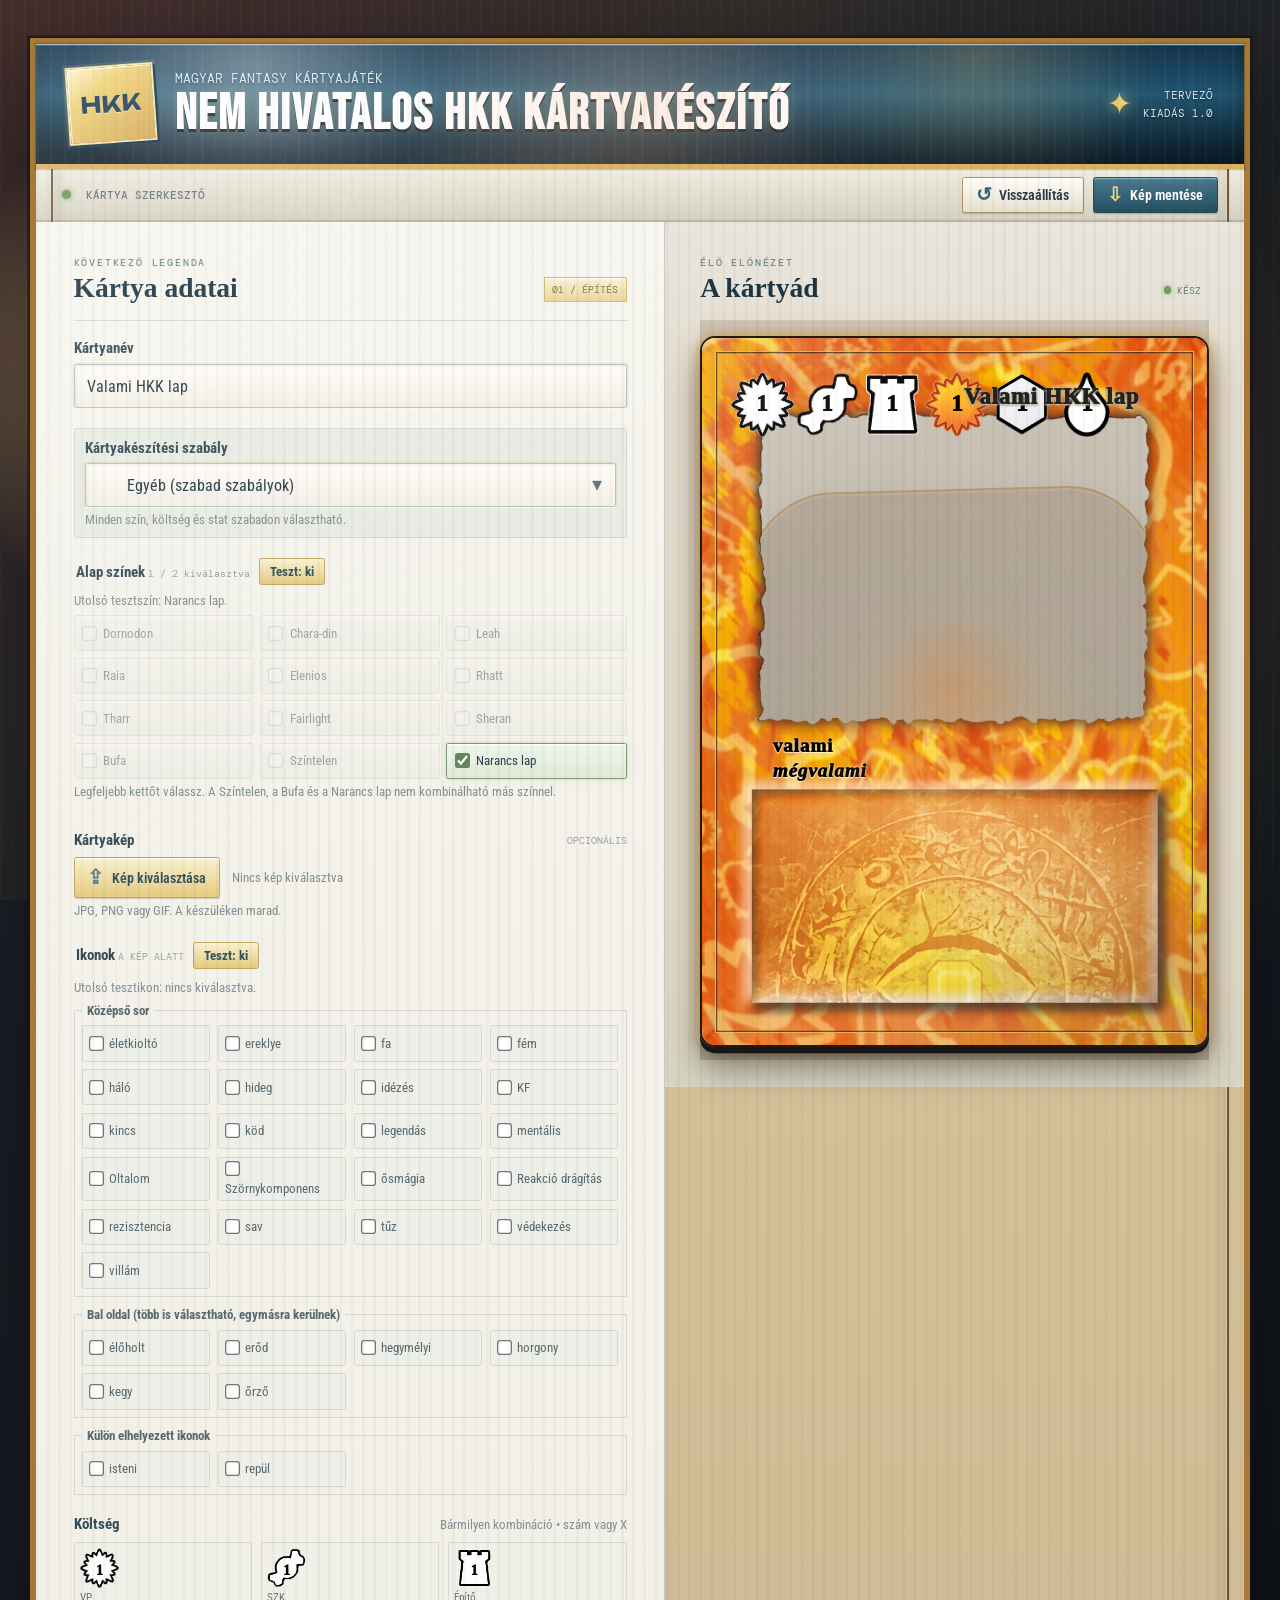
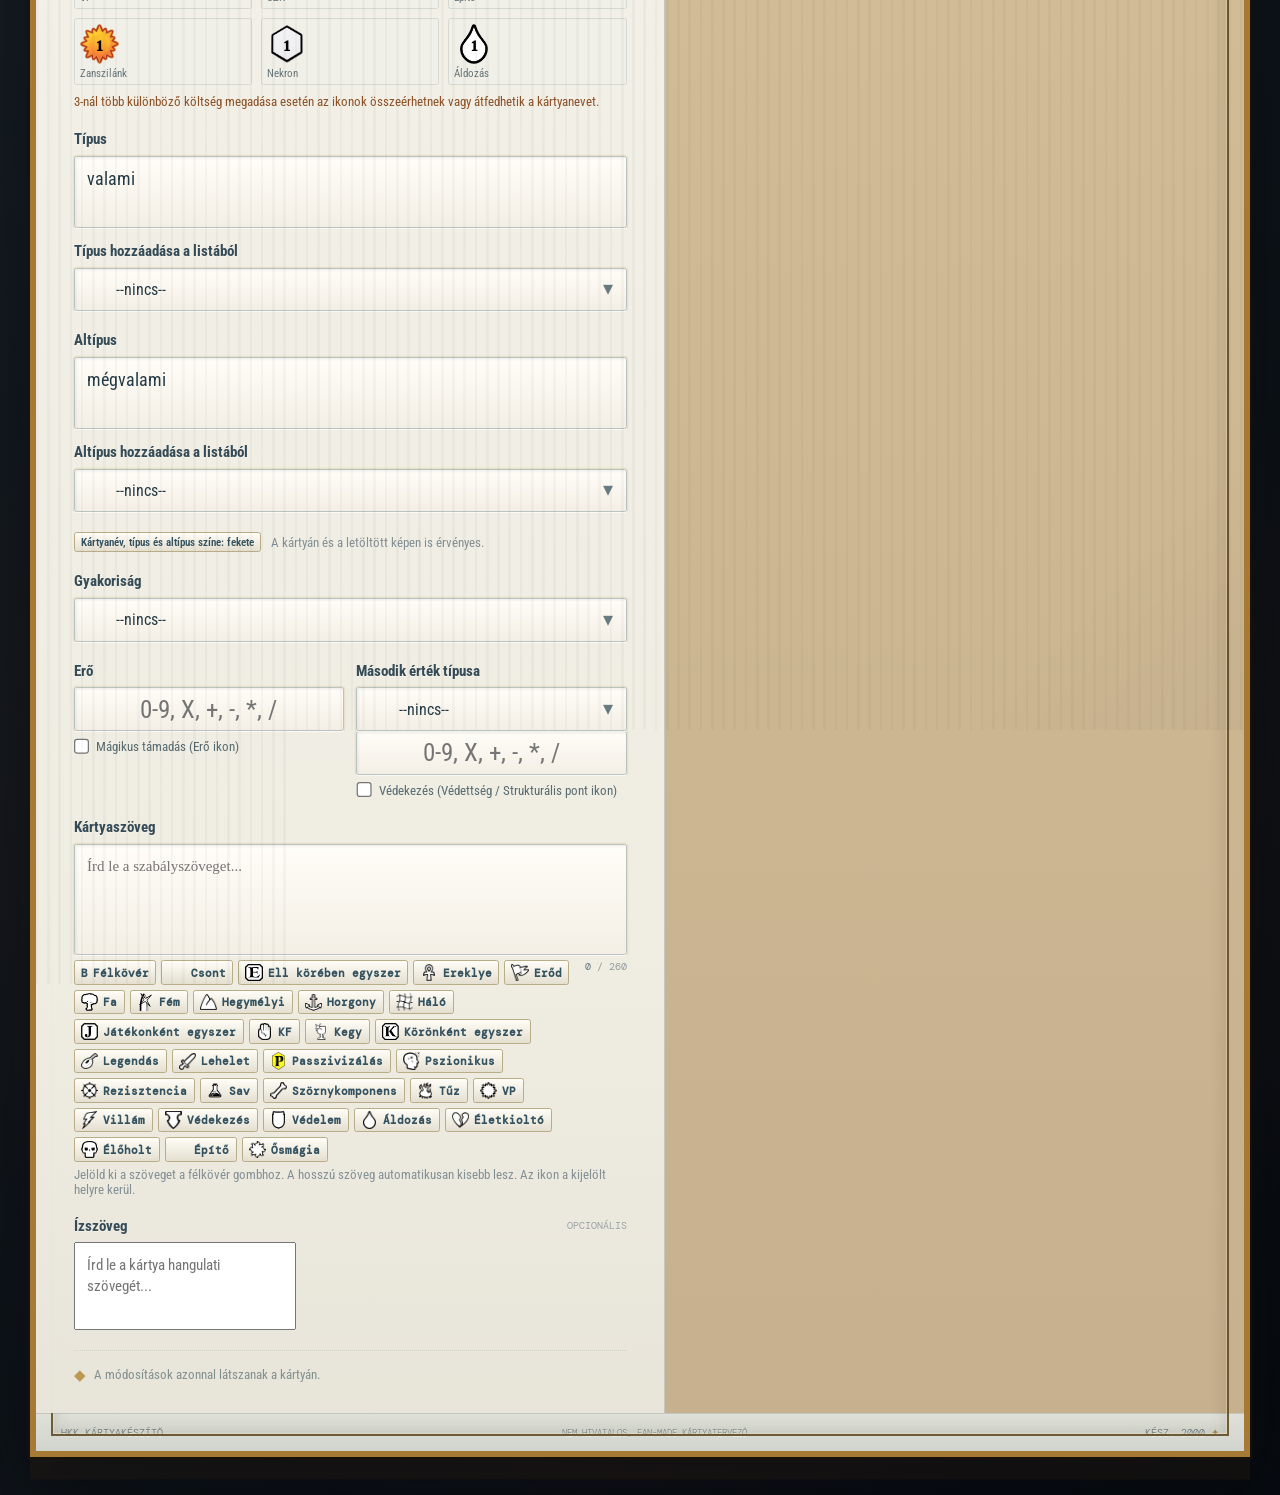
==== commit 9600421b: "Icon adjustments" ====
--- a/index.html
+++ b/index.html
@@ -128,7 +128,6 @@
                   <label class="icon-choice"><input type="checkbox" name="icon" value="fa">fa</label>
                   <label class="icon-choice"><input type="checkbox" name="icon" value="fém">fém</label>
                   <label class="icon-choice"><input type="checkbox" name="icon" value="háló">háló</label>
-                  <label class="icon-choice"><input type="checkbox" name="icon" value="hegymélyi">hegymélyi</label>
                   <label class="icon-choice"><input type="checkbox" name="icon" value="hideg">hideg</label>
                   <label class="icon-choice"><input type="checkbox" name="icon" value="idézés">idézés</label>
                   <label class="icon-choice"><input type="checkbox" name="icon" value="KF">KF</label>
@@ -149,14 +148,14 @@
               </fieldset>
 
               <fieldset class="icon-option-group">
-                <legend>Bal oldal (egyszerre egy)</legend>
+                <legend>Bal oldal (több is választható, egymásra kerülnek)</legend>
                 <div class="icon-choices">
-                  <label class="icon-choice"><input type="radio" name="sideIcon" value="">Nincs</label>
-                  <label class="icon-choice"><input type="radio" name="sideIcon" value="élőholt">élőholt</label>
-                  <label class="icon-choice"><input type="radio" name="sideIcon" value="erőd">erőd</label>
-                  <label class="icon-choice"><input type="radio" name="sideIcon" value="horgony">horgony</label>
-                  <label class="icon-choice"><input type="radio" name="sideIcon" value="kegy">kegy</label>
-                  <label class="icon-choice"><input type="radio" name="sideIcon" value="őrző">őrző</label>
+                  <label class="icon-choice"><input type="checkbox" name="sideIcon" value="élőholt">élőholt</label>
+                  <label class="icon-choice"><input type="checkbox" name="sideIcon" value="erőd">erőd</label>
+                  <label class="icon-choice"><input type="checkbox" name="sideIcon" value="hegymélyi">hegymélyi</label>
+                  <label class="icon-choice"><input type="checkbox" name="sideIcon" value="horgony">horgony</label>
+                  <label class="icon-choice"><input type="checkbox" name="sideIcon" value="kegy">kegy</label>
+                  <label class="icon-choice"><input type="checkbox" name="sideIcon" value="őrző">őrző</label>
                 </div>
               </fieldset>
 
@@ -444,6 +443,7 @@
               <div class="card-icons" id="preview-icons" aria-label="Kártya ikonok"></div>
               <div id="preview-band-icons" class="card-band-icons" aria-hidden="true" hidden>
                 <div class="card-band-icons-center"></div>
+                <div class="card-band-icons-side"></div>
                 <div class="card-band-icons-positioned"></div>
               </div>
               <div class="card-rules">
--- a/styles.css
+++ b/styles.css
@@ -452,9 +452,11 @@
 .card-band-icons { position: absolute; z-index: 4; inset: 0; pointer-events: none; }
 .card-band-icons[hidden] { display: none; }
 .card-band-icons-center { position: absolute; top: 57%; left: 8%; display: flex; align-items: center; justify-content: center; gap: .3%; width: 84%; height: 6%; }
+.card-band-icons-side { position: absolute; left: 0; display: flex; flex-direction: column; align-items: flex-start; gap: 2px; transform: translateY(-50%); }
 .card-band-icons-positioned { position: absolute; inset: 0; }
 .card-band-icon { position: absolute; display: grid; place-items: center; width: var(--icon-size); min-width: 0; aspect-ratio: 145 / 155; }
 .card-band-icon-center-item { position: relative; top: var(--icon-y); flex: 0 1 var(--icon-size); width: var(--icon-size); max-height: 100%; }
+.card-band-icon-side-item { position: relative; flex: none; }
 .card-band-icon img { display: block; width: 100%; height: 100%; object-fit: contain; }
 .card-band-icon[data-test-icon="true"] { filter: drop-shadow(0 0 2px #f4d36a); }
 .card-band-icon-placeholder { color: #292c2b; background: #fffdf7; border: 1px solid #514b3b; border-radius: 50%; font-family: Georgia, 'Times New Roman', serif; font-size: clamp(7px, 2.4cqw, 12px); font-weight: 700; line-height: 1; }
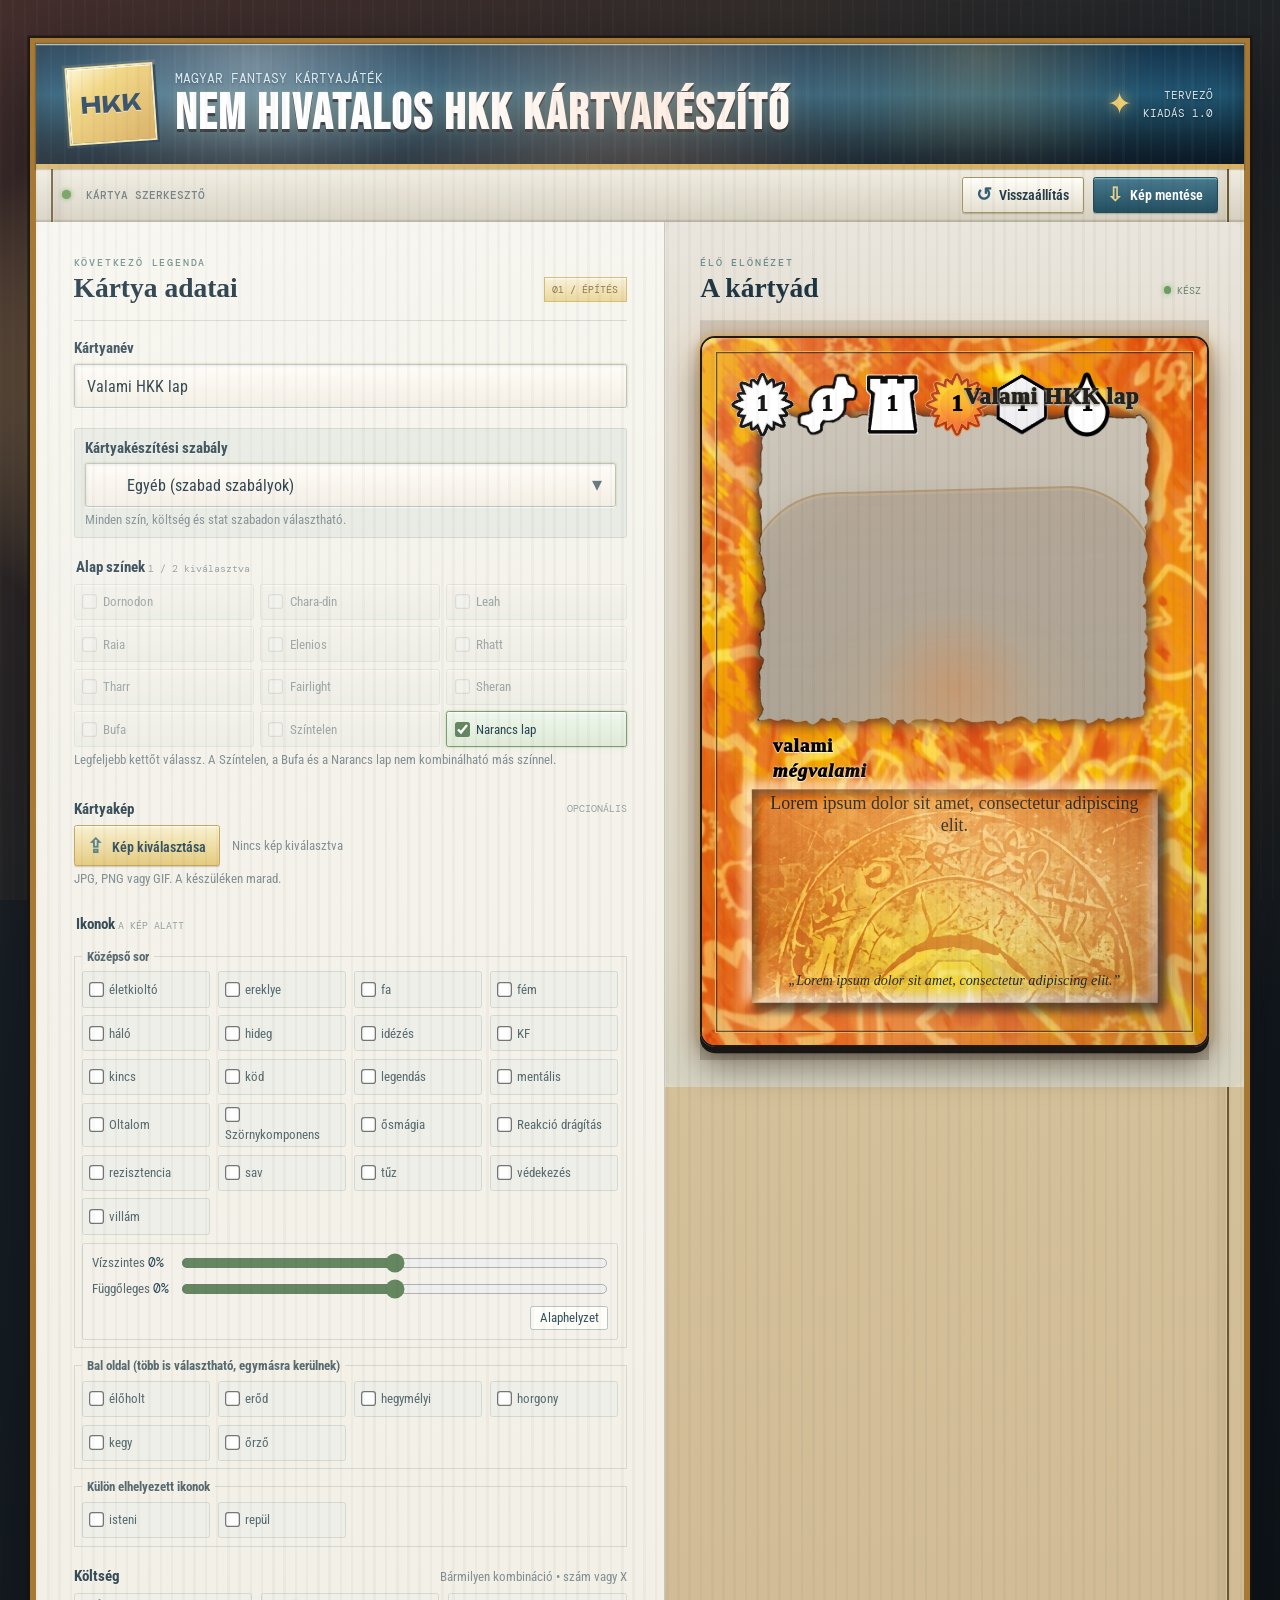
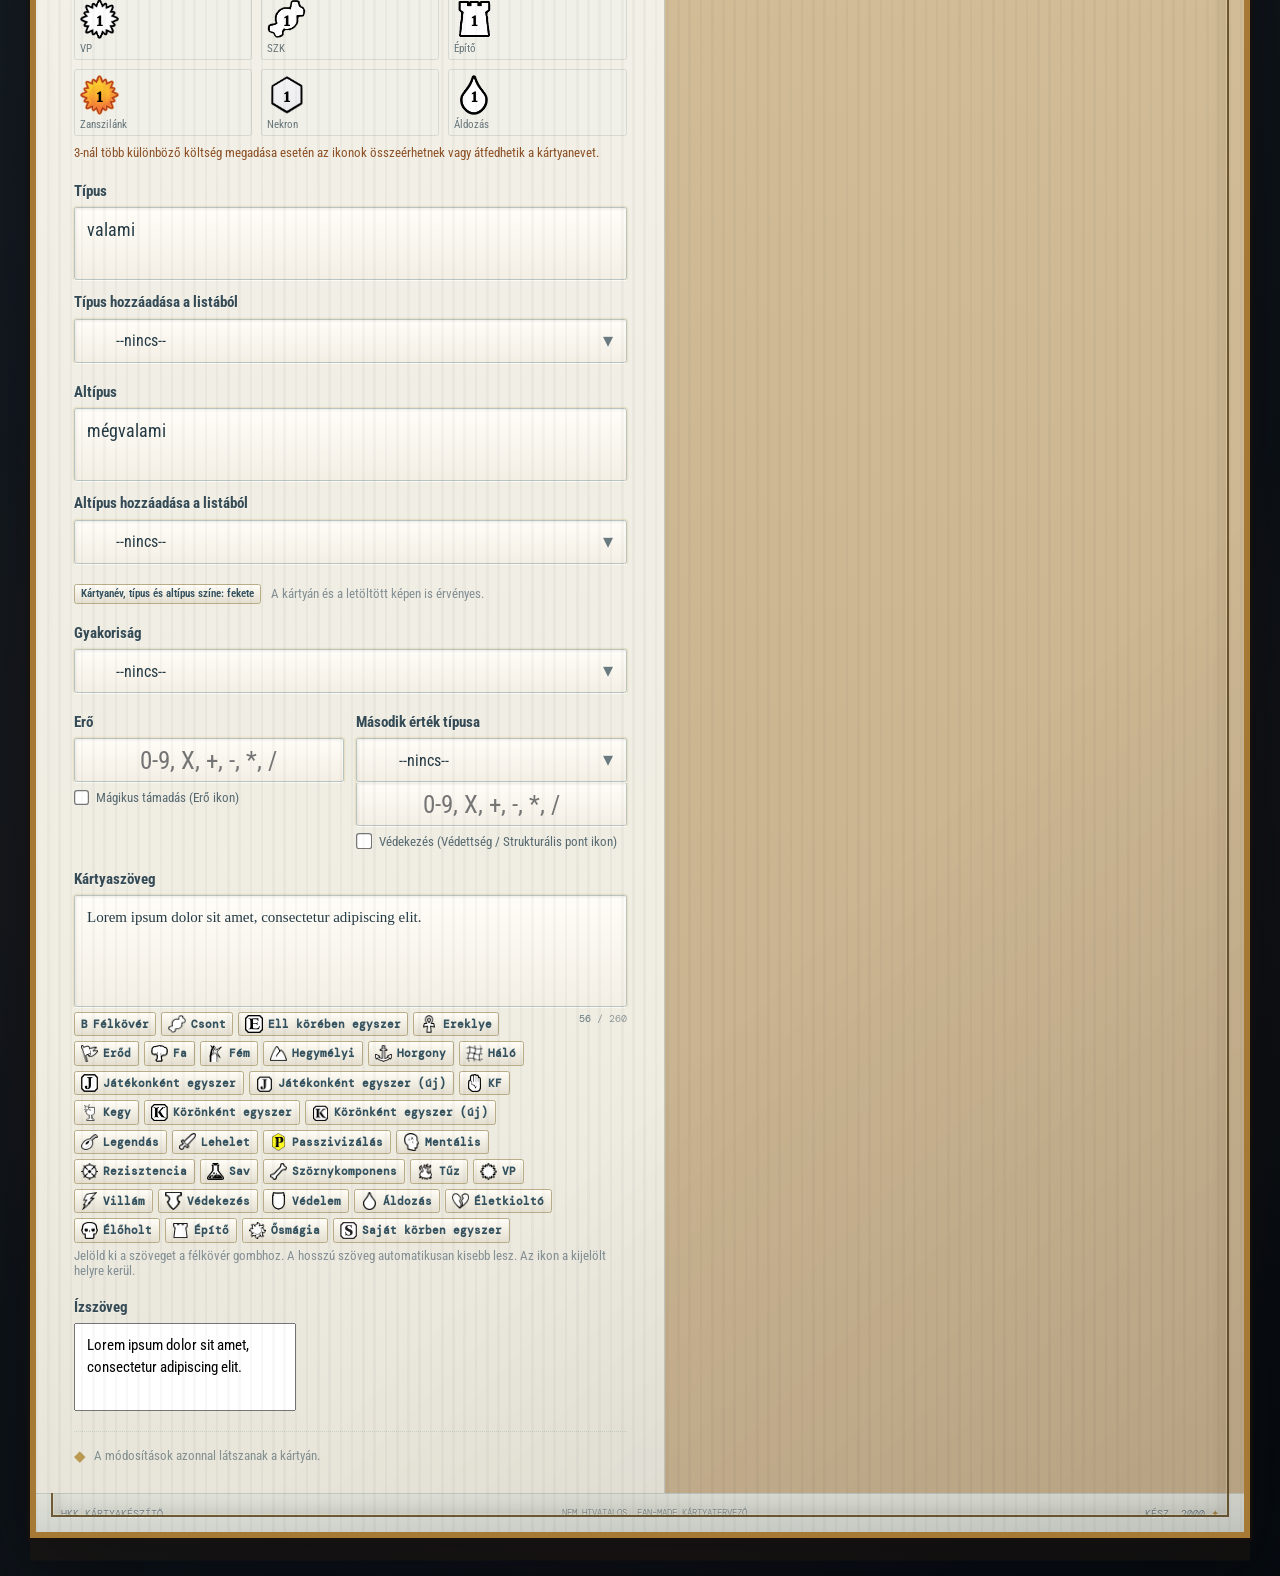
==== commit 7ff0b405: "Bug fixes" ====
--- a/index.html
+++ b/index.html
@@ -72,9 +72,7 @@
           <fieldset class="field-row faction-fieldset">
             <legend class="field-label">
               <span>Alap színek <span id="faction-count" class="optional-label">0 / 2 kiválasztva</span></span>
-              <button class="icon-test-button" id="faction-test-toggle" type="button" aria-pressed="false">Teszt: ki</button>
             </legend>
-            <p class="field-hint icon-test-status" id="faction-test-status" role="status" aria-live="polite">Utolsó tesztszín: Narancs lap.</p>
             <div class="faction-grid">
               <label class="faction-option"><input type="checkbox" name="faction" value="dornodon"><span>Dornodon</span></label>
               <label class="faction-option"><input type="checkbox" name="faction" value="chara-din"><span>Chara-din</span></label>
@@ -116,9 +114,7 @@
           <fieldset class="field-row icon-fieldset">
             <legend class="field-label">
               <span>Ikonok <span class="optional-label">A KÉP ALATT</span></span>
-              <button class="icon-test-button" id="icon-test-toggle" type="button" aria-pressed="false">Teszt: ki</button>
             </legend>
-            <p class="field-hint icon-test-status" id="icon-test-status" role="status" aria-live="polite">Utolsó tesztikon: nincs kiválasztva.</p>
             <div class="icon-groups">
               <fieldset class="icon-option-group">
                 <legend>Középső sor</legend>
@@ -144,6 +140,13 @@
                   <label class="icon-choice"><input type="checkbox" name="icon" value="tűz">tűz</label>
                   <label class="icon-choice"><input type="checkbox" name="icon" value="védekezés">védekezés</label>
                   <label class="icon-choice"><input type="checkbox" name="icon" value="villám">villám</label>
+                </div>
+                <div class="center-icon-position">
+                  <label for="center-icon-offset-x">Vízszintes <output id="center-icon-offset-x-value" for="center-icon-offset-x">0%</output></label>
+                  <input id="center-icon-offset-x" name="centerIconOffsetX" type="range" min="-10" max="10" step="0.5" value="0">
+                  <label for="center-icon-offset-y">Függőleges <output id="center-icon-offset-y-value" for="center-icon-offset-y">0%</output></label>
+                  <input id="center-icon-offset-y" name="centerIconOffsetY" type="range" min="-10" max="10" step="0.5" value="0">
+                  <button class="center-icon-position-reset" id="center-icon-position-reset" type="button">Alaphelyzet</button>
                 </div>
               </fieldset>
 
@@ -391,7 +394,7 @@
 
           <div class="field-row text-field">
             <label class="field-label" for="card-text">Kártyaszöveg</label>
-            <textarea id="card-text" name="text" rows="4" maxlength="260" placeholder="Írd le a szabályszöveget..."></textarea>
+            <textarea id="card-text" name="text" rows="4" maxlength="260" placeholder="Írd le a szabályszöveget...">Lorem ipsum dolor sit amet, consectetur adipiscing elit.</textarea>
             <div class="text-meta">
               <span class="text-insert-buttons" id="rules-text-icon-buttons">
                 <button class="text-insert-button" id="bold-rules-text" type="button" title="Kijelölt szöveg félkövérré formázása" aria-label="Kijelölt szöveg félkövérré formázása"><strong>B</strong> Félkövér</button>
@@ -402,8 +405,8 @@
           </div>
 
           <div class="field-row text-field">
-            <label class="field-label" for="card-flavor-text">Ízszöveg <span class="optional-label">OPCIONÁLIS</span></label>
-            <textarea id="card-flavor-text" name="flavorText" rows="2" maxlength="180" placeholder="Írd le a kártya hangulati szövegét..."></textarea>
+            <label class="field-label" for="card-flavor-text">Ízszöveg</label>
+            <textarea id="card-flavor-text" name="flavorText" rows="2" maxlength="180" placeholder="Írd le a kártya hangulati szövegét...">Lorem ipsum dolor sit amet, consectetur adipiscing elit.</textarea>
           </div>
         </form>
 
@@ -423,7 +426,6 @@
           <article class="hkk-card theme-blue" id="hkk-card" aria-label="Kártya előnézet">
             <img id="background-card-image" class="background-card-image" alt="" aria-hidden="true" hidden>
             <div class="base-color-layers" id="base-color-layers" aria-hidden="true"></div>
-            <div class="faction-test-layer" id="faction-test-layer" aria-hidden="true" hidden></div>
             <div class="card-inner">
               <header class="card-titlebar">
                 <div class="card-title-content">
--- a/styles.css
+++ b/styles.css
@@ -1,4 +1,4 @@
-@import url('https://fonts.googleapis.com/css2?family=Bebas+Neue&family=DM+Mono:wght@400;500&family=Roboto+Condensed:wght@400;500;600;700;800&family=Unbounded:wght@500;600;700&display=swap');
+@import url('https://fonts.googleapis.com/css2?family=Bebas+Neue&family=Cinzel:wght@700;800&family=DM+Mono:wght@400;500&family=Roboto+Condensed:wght@400;500;600;700;800&family=Unbounded:wght@500;600;700&display=swap');
 
 :root {
   color-scheme: light;
@@ -255,10 +255,6 @@
 .icon-option-group { min-width: 0; margin: 0; padding: 6px; border: 1px solid #d4d8d0; }
 .icon-option-group > legend { padding: 0 4px; color: #586b71; font-size: 10px; font-weight: 700; }
 .icon-fieldset > .field-label { min-height: 28px; }
-.icon-test-button { padding: 4px 8px; color: #34525f; background: linear-gradient(180deg, #f9f1d0, #e5cb7f); border: 1px solid #c2a760; border-radius: 2px; font-size: 10px; cursor: pointer; }
-.icon-test-button[aria-pressed="true"] { color: #fff; background: #53766e; border-color: #3e5b54; }
-.icon-test-button:focus-visible { outline: 2px solid #668d95; outline-offset: 2px; }
-.icon-test-status { margin: 0 0 6px; }
 .icon-choices { display: grid; grid-template-columns: repeat(4, minmax(0, 1fr)); gap: 6px; }
 .icon-choice { display: flex; align-items: center; gap: 4px; min-width: 0; min-height: 29px; padding: 3px 5px; color: #586b71; background: #eeefe9; border: 1px solid #d4d8d0; border-radius: 2px; font-size: 10px; cursor: pointer; }
 .icon-choice:has(input:checked) { color: #315764; background: #e4eeea; border-color: #a8c1b7; }
@@ -266,6 +262,12 @@
 .icon-choice-numeric { flex-wrap: wrap; }
 .icon-choice .icon-quantity, .icon-choice .icon-value { width: 48px; height: 22px; margin-left: auto; padding: 2px 4px; color: #243a45; background: #fffdf8; border: 1px solid #b9c4c2; border-radius: 2px; font-size: 11px; }
 .icon-choice .icon-quantity[hidden], .icon-choice .icon-value[hidden] { display: none; }
+.center-icon-position { display: grid; grid-template-columns: auto minmax(100px, 1fr) auto; align-items: center; gap: 5px 10px; margin-top: 7px; padding: 7px; background: #f3f1e9; border: 1px solid #d4d8d0; border-radius: 2px; }
+.center-icon-position label { color: #586b71; font-size: 10px; }
+.center-icon-position output { color: #274654; font-family: 'DM Mono', Consolas, monospace; }
+.center-icon-position input[type="range"] { grid-column: 2 / 4; width: 100%; margin: 0; accent-color: #64875f; }
+.center-icon-position-reset { grid-column: 1 / -1; justify-self: end; padding: 3px 7px; color: #34525f; background: #fffdf8; border: 1px solid #b9c4c2; border-radius: 2px; font-size: 10px; }
+.center-icon-position-reset:focus-visible { outline: 2px solid #668d95; outline-offset: 2px; }
 .stat-icon-toggle { display: flex; align-items: center; gap: 5px; margin-top: 6px; color: #586b71; font-size: 10px; cursor: pointer; }
 .stat-icon-toggle input { width: 13px; height: 13px; margin: 0; accent-color: #568477; }
 .cost-field { margin-bottom: 16px; }
@@ -397,8 +399,6 @@
 .background-card-image { position: absolute; z-index: 0; object-fit: cover; transform: translate(-50%, -50%); }
 .background-card-image[hidden] { display: none; }
 .base-color-layers { position: absolute; z-index: 1; inset: 0; overflow: hidden; }
-.faction-test-layer { position: absolute; z-index: 1; inset: 0; overflow: hidden; }
-.faction-test-layer[hidden] { display: none; }
 .card-base-layer { position: absolute; inset: 0; overflow: hidden; background-color: var(--faction-fallback); background-image: repeating-linear-gradient(135deg, #ffffff12 0 3px, #11111112 3px 6px); }
 .card-base-layer.has-resource-image { background: transparent; }
 .hkk-card:has(.card-base-layer.has-resource-image) { background: transparent; }
@@ -451,24 +451,25 @@
 .card-icons { position: absolute; z-index: 3; top: 54.2%; left: 40.5%; display: flex; flex-wrap: wrap; align-content: center; align-items: center; justify-content: center; gap: 2px; width: 33.5%; height: 7.2%; min-height: 0; overflow: hidden; padding: 0 2px; background: transparent; }
 .card-band-icons { position: absolute; z-index: 4; inset: 0; pointer-events: none; }
 .card-band-icons[hidden] { display: none; }
-.card-band-icons-center { position: absolute; top: 57%; left: 8%; display: flex; align-items: center; justify-content: center; gap: .3%; width: 84%; height: 6%; }
+/* More-negative overlap values stack monster-component icons more tightly. */
+.card-band-icons-center { --monster-component-overlap: -0.74; position: absolute; top: calc(57% + var(--center-icons-offset-y, 0%)); left: calc(8% + var(--center-icons-offset-x, 0%)); display: flex; align-items: center; justify-content: center; gap: .3%; width: 84%; height: 6%; }
 .card-band-icons-side { position: absolute; left: 0; display: flex; flex-direction: column; align-items: flex-start; gap: 2px; transform: translateY(-50%); }
 .card-band-icons-positioned { position: absolute; inset: 0; }
 .card-band-icon { position: absolute; display: grid; place-items: center; width: var(--icon-size); min-width: 0; aspect-ratio: 145 / 155; }
-.card-band-icon-center-item { position: relative; top: var(--icon-y); flex: 0 1 var(--icon-size); width: var(--icon-size); max-height: 100%; }
+.card-band-icon-center-item { position: relative; top: var(--icon-y); flex: 0 0 var(--icon-size); width: var(--icon-size); max-height: 100%; }
 .card-band-icon-side-item { position: relative; flex: none; }
 .card-band-icon img { display: block; width: 100%; height: 100%; object-fit: contain; }
-.card-band-icon[data-test-icon="true"] { filter: drop-shadow(0 0 2px #f4d36a); }
+/* Increase font size to enlarge values; positive offsets move them right/down. */
+.card-band-icon-value { --band-icon-value-font-size: 6cqw; --band-icon-value-offset-x: 0px; --band-icon-value-offset-y: 3px; --band-icon-value-scale-x: 1; position: absolute; z-index: 1; left: 50%; display: grid; place-items: center; width: max-content; overflow: visible; color: #171717; font-family: 'Cinzel', serif; font-size: clamp(5px, var(--band-icon-value-font-size), 28px); font-weight: 700; line-height: 1; text-align: center; white-space: nowrap; transform: translate(calc(-50% + var(--band-icon-value-offset-x)), var(--band-icon-value-offset-y)) scaleX(var(--band-icon-value-scale-x)); }
+.card-band-icon-value-reaction-surcharge { --band-icon-value-font-size: 5.5cqw; }
 .card-band-icon-placeholder { color: #292c2b; background: #fffdf7; border: 1px solid #514b3b; border-radius: 50%; font-family: Georgia, 'Times New Roman', serif; font-size: clamp(7px, 2.4cqw, 12px); font-weight: 700; line-height: 1; }
 .card-icon { display: inline-block; max-width: 100%; min-height: 2.4cqw; overflow: hidden; padding: 0.24cqw 0.48cqw; color: #e4e0d4; background: #292d2ccc; border: 1px solid #777970; border-radius: 1px; box-shadow: inset 0 1px #ffffff22; font-size: 1.2cqw; line-height: 1; font-weight: 700; text-overflow: ellipsis; text-transform: uppercase; white-space: nowrap; }
 .card-rules { position: absolute; top: 61.5%; left: 8%; width: 84%; height: 32%; display: flex; flex-direction: column; overflow: hidden; padding: 4% 5% 2%; color: #292c2b; background: transparent; border: 0; box-shadow: none; }
 .card-rules::before { content: none; }
-.card-rules p { position: relative; z-index: 1; margin: 0; font-family: Cambria, 'Times New Roman', Georgia, serif; font-size: 3.8cqw; font-weight: 700; line-height: 1.2; text-align: center; white-space: pre-wrap; overflow-wrap: anywhere; }
-#preview-text strong { font-weight: 900; }
+.card-rules p { position: relative; z-index: 1; margin: 0; font-family: Cambria, 'Times New Roman', Georgia, serif; font-size: 3.8cqw; font-weight: 400; line-height: 1.2; text-align: center; white-space: pre-wrap; overflow-wrap: anywhere; }
+#preview-text strong { font-weight: 700; }
 #preview-text { flex: 1; overflow: hidden; }
-.card-rules .card-flavor { flex: none; max-height: 28%; overflow: hidden; padding-top: 2%; font-size: 3.1cqw; font-weight: 700; font-style: italic; line-height: 1.2; text-align: center; }
-.card-rules .card-flavor::before { content: "„"; }
-.card-rules .card-flavor::after { content: "”"; }
+.card-rules .card-flavor { flex: none; max-height: 28%; overflow: hidden; padding-top: 2%; font-size: 3.1cqw; font-weight: 400; font-style: italic; line-height: 1.2; text-align: center; }
 .card-rules .card-flavor[hidden] { display: none; }
 .rules-flourish { display: none; }
 .card-stats {
@@ -511,9 +512,9 @@
 .card-cost { display: inline-flex; color: #000; text-shadow: none; }
 .card-cost b { font-family: 'DM Mono', Consolas, monospace; font-size: 2.14cqw; font-style: normal; }
 .card-cost .cost-amount { position: absolute; z-index: 1; top: 50%; left: 50%; margin: 0; transform: translate(-50%, -50%); color: #000; font-family: Cambria, 'Times New Roman', Georgia, serif; font-size: 4.5cqw; font-style: normal; font-weight: 1000; line-height: 1; letter-spacing: 0.17cqw; text-align: center; text-shadow: none; white-space: nowrap; }
-.card-titlebar .card-cost b { width: clamp(38px, 16cqw, 52px); height: clamp(38px, 16cqw, 52px); }
-.card-titlebar .cost-glyph { top: max(3px, 1.5cqw); font-size: max(7px, 3cqw); }
-.card-titlebar .card-cost .cost-amount { font-size: max(12px, 4.5cqw); }
+.card-titlebar .card-cost b { width: min(16cqw, 52px); height: min(16cqw, 52px); }
+.card-titlebar .cost-glyph { top: 1.5cqw; font-size: 3cqw; }
+.card-titlebar .card-cost .cost-amount { font-size: 4.5cqw; }
 .page-footer { display: flex; justify-content: space-between; align-items: center; min-height: 31px; padding: 0 20px; color: #728084; background: linear-gradient(180deg, #dfe1d8 0%, #d1d4cd 100%); border-top: 1px solid #c1c8c0; font-size: 8px; text-shadow: 0 1px 0 rgba(255,255,255,0.6); }
 .footer-center { color: #899493; font-size: 7px; }
 .footer-star { color: #a88a4a; }
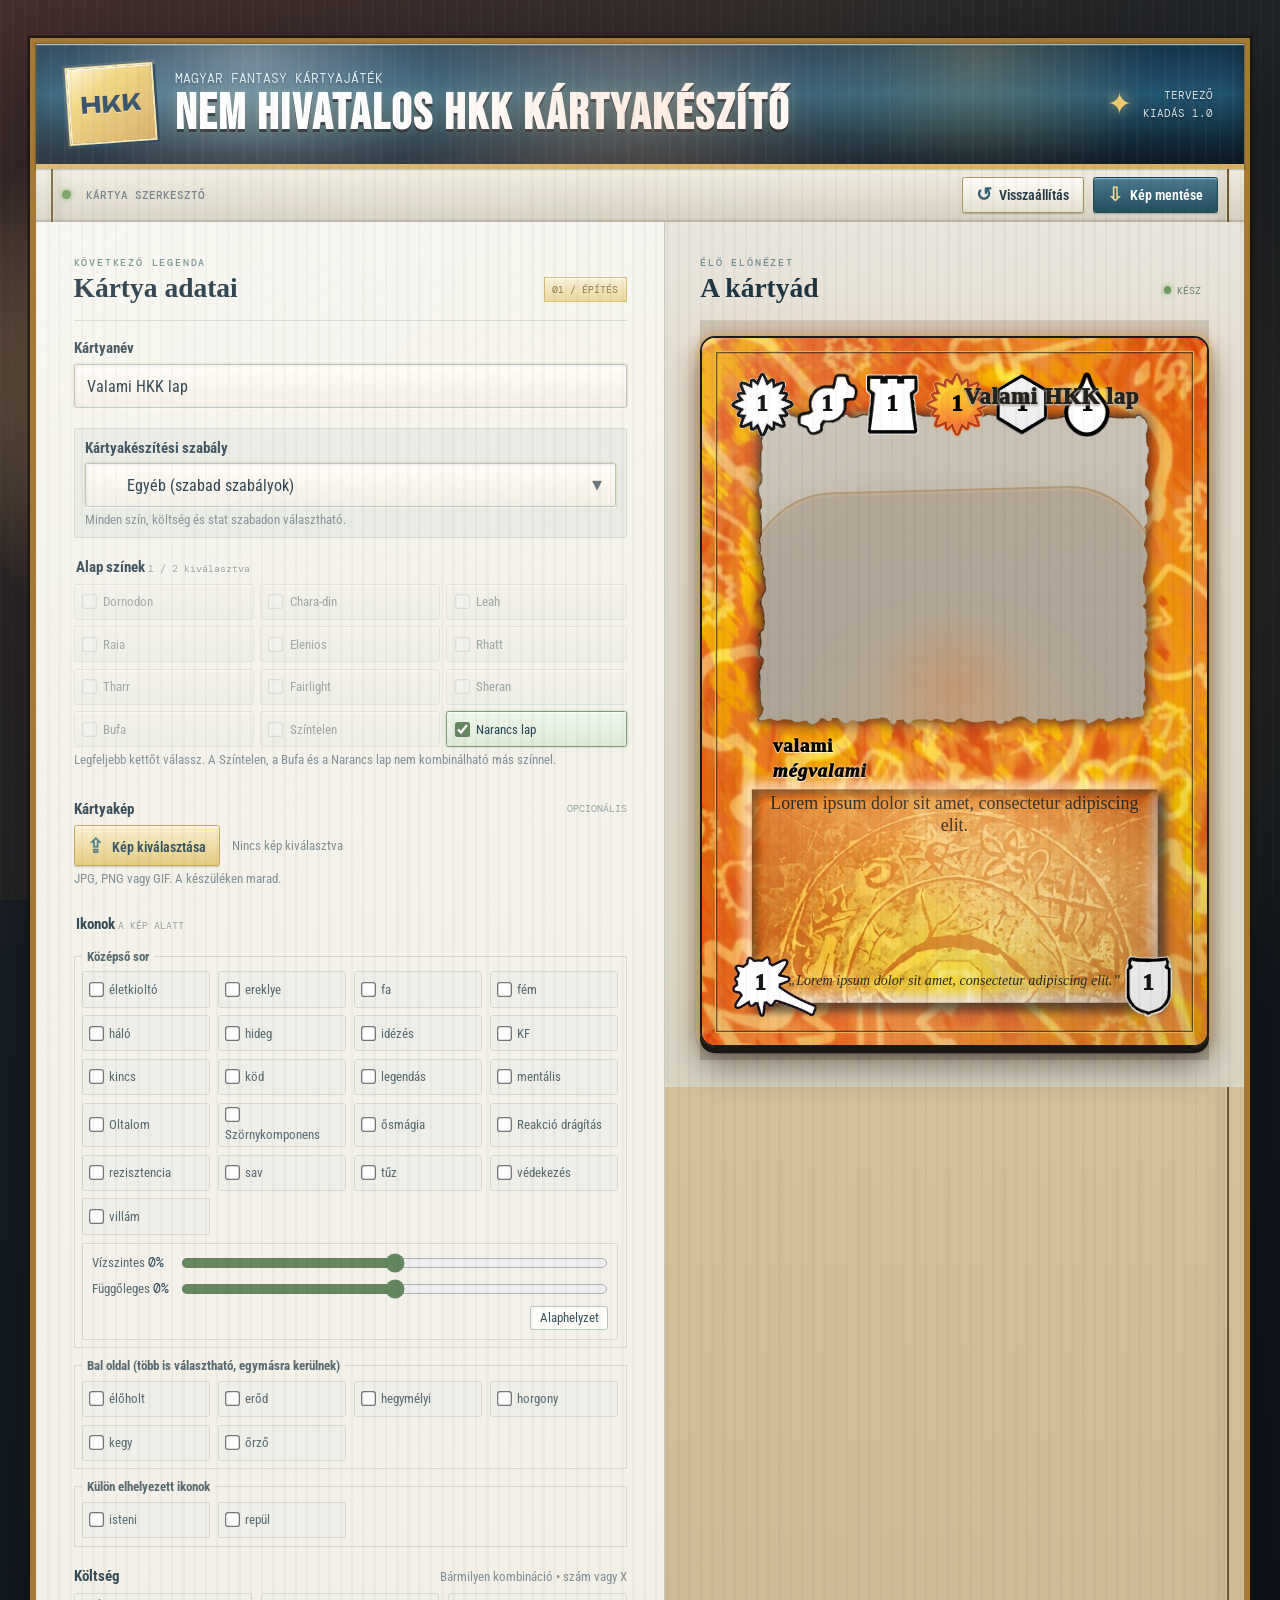
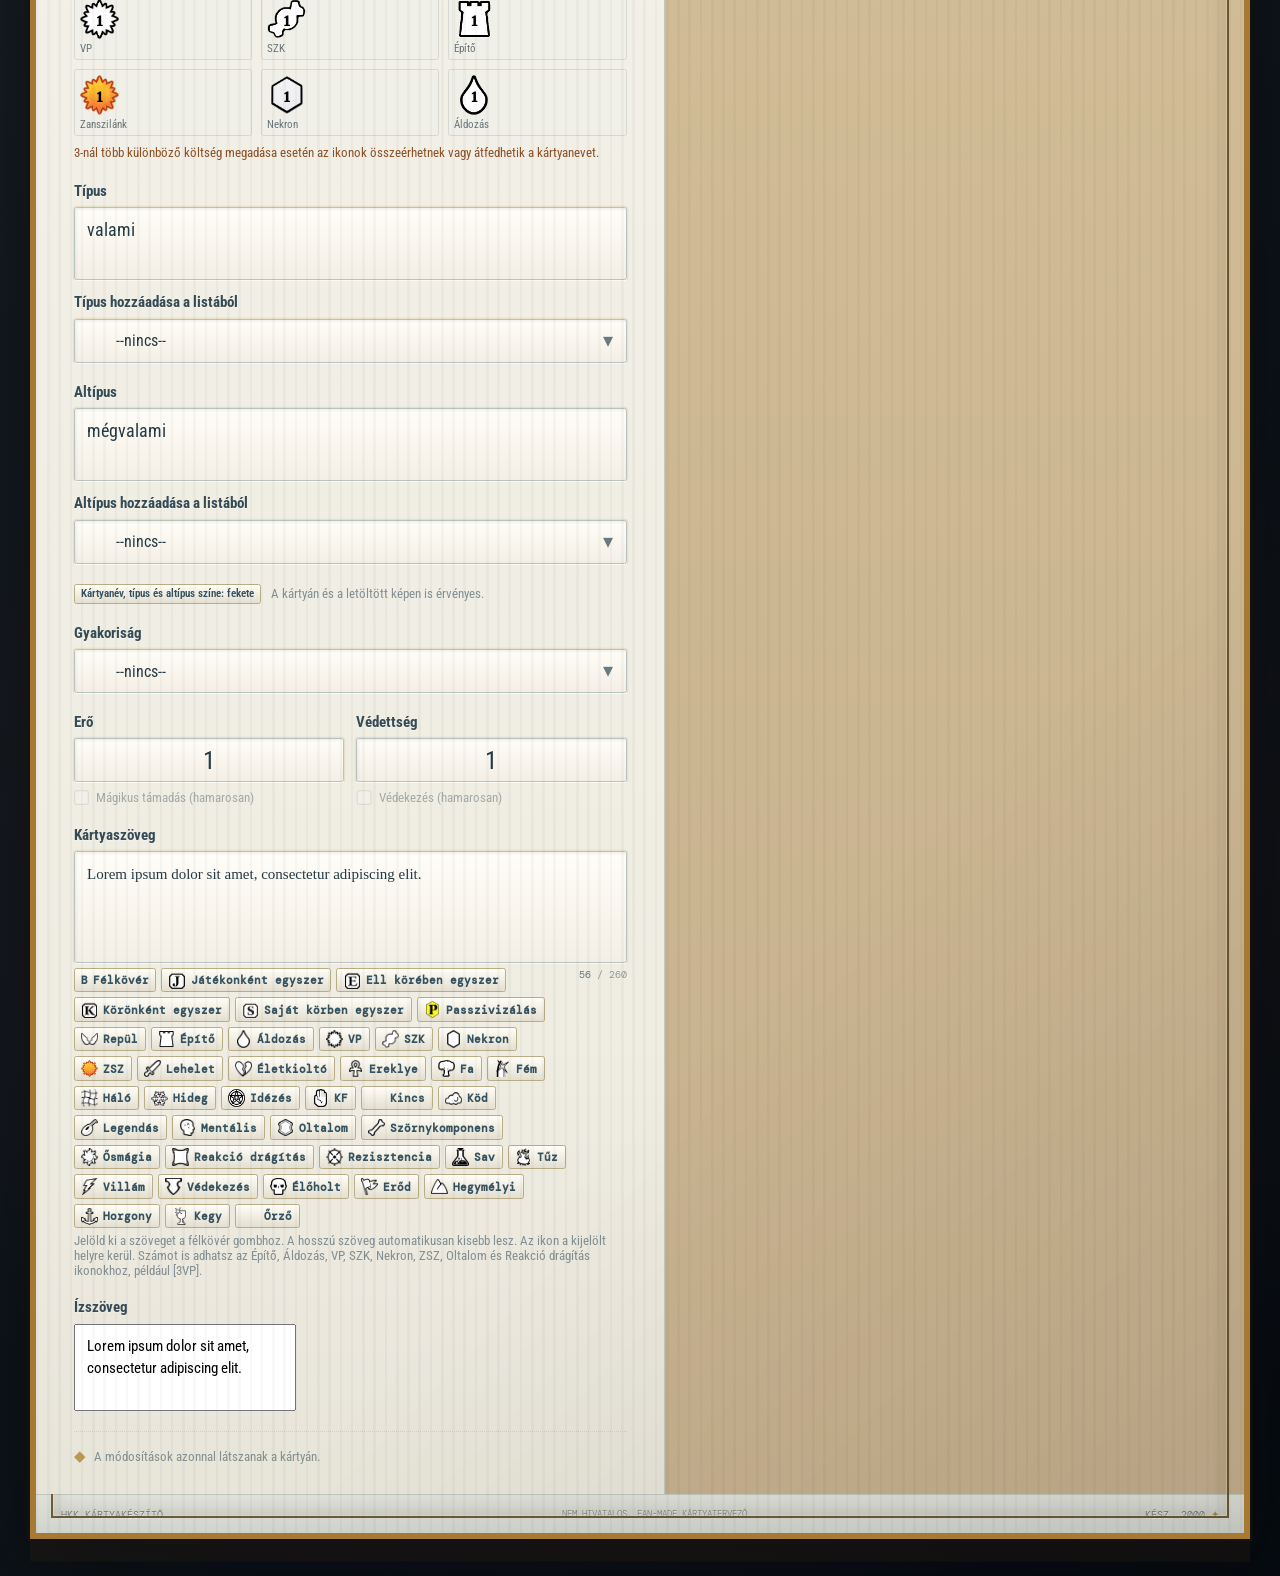
==== commit 9d68aebd: "Lot of icon updates" ====
--- a/index.html
+++ b/index.html
@@ -375,20 +375,13 @@
           <div class="field-row stat-grid">
             <div class="field-group">
               <label class="field-label" for="card-power">Erő</label>
-              <input id="card-power" name="power" type="text" maxlength="12" placeholder="0-9, X, +, -, *, /" aria-label="Erő értéke">
-              <label class="stat-icon-toggle"><input type="checkbox" name="powerIcon">Mágikus támadás (Erő ikon)</label>
+              <input id="card-power" name="power" type="text" value="1" maxlength="12" placeholder="0-9, X, +, -, *, /" aria-label="Erő értéke">
+              <label class="stat-icon-toggle"><input type="checkbox" name="powerIcon" disabled>Mágikus támadás (hamarosan)</label>
             </div>
             <div class="field-group">
-              <label class="field-label" for="card-secondary-stat-type">Második érték típusa</label>
-              <div class="select-wrap">
-                <select id="card-secondary-stat-type" name="secondaryStatType">
-                  <option value="" selected>--nincs--</option>
-                  <option value="toughness">Védettség</option>
-                  <option value="structural">Strukturális pont</option>
-                </select>
-              </div>
-              <input id="card-toughness" name="toughness" type="text" maxlength="12" placeholder="0-9, X, +, -, *, /" aria-label="Védettség értéke">
-              <label class="stat-icon-toggle"><input type="checkbox" name="secondaryStatIcon">Védekezés (Védettség / Strukturális pont ikon)</label>
+              <label class="field-label" id="card-secondary-stat-label" for="card-toughness">Védettség</label>
+              <input id="card-toughness" name="toughness" type="text" value="1" maxlength="12" placeholder="0-9, X, +, -, *, /" aria-label="Védettség értéke">
+              <label class="stat-icon-toggle"><input type="checkbox" name="secondaryStatIcon" disabled>Védekezés (hamarosan)</label>
             </div>
           </div>
 
@@ -401,7 +394,7 @@
               </span>
               <span><b id="text-count">0</b> / 260</span>
             </div>
-            <span class="field-hint">Jelöld ki a szöveget a félkövér gombhoz. A hosszú szöveg automatikusan kisebb lesz. Az ikon a kijelölt helyre kerül.</span>
+            <span class="field-hint">Jelöld ki a szöveget a félkövér gombhoz. A hosszú szöveg automatikusan kisebb lesz. Az ikon a kijelölt helyre kerül. Számot is adhatsz az Építő, Áldozás, VP, SZK, Nekron, ZSZ, Oltalom és Reakció drágítás ikonokhoz, például [3VP].</span>
           </div>
 
           <div class="field-row text-field">
@@ -456,7 +449,7 @@
               <div class="card-stats" id="preview-stats" aria-live="polite" hidden>
                 <span class="stat-box stat-power" aria-label="Erő">
                   <span class="stat-content">
-                    <span class="stat-icon stat-power-icon" id="preview-power-icon" aria-hidden="true">E</span>
+                    <img class="stat-icon resource-image" id="preview-power-icon" src="resources/Icons/Erő.png" alt="" aria-hidden="true">
                     <strong id="preview-power"></strong>
                   </span>
                 </span>
--- a/styles.css
+++ b/styles.css
@@ -270,6 +270,7 @@
 .center-icon-position-reset:focus-visible { outline: 2px solid #668d95; outline-offset: 2px; }
 .stat-icon-toggle { display: flex; align-items: center; gap: 5px; margin-top: 6px; color: #586b71; font-size: 10px; cursor: pointer; }
 .stat-icon-toggle input { width: 13px; height: 13px; margin: 0; accent-color: #568477; }
+.stat-icon-toggle:has(input:disabled) { opacity: .5; cursor: not-allowed; }
 .cost-field { margin-bottom: 16px; }
 .cost-heading { display: flex; align-items: baseline; justify-content: space-between; }
 .cost-heading .field-label { margin-bottom: 7px; }
@@ -322,6 +323,10 @@
 .text-insert-button:hover { background: linear-gradient(180deg, #fff, #d5e2e6); }
 .text-insert-button img { width: 14px; height: 14px; object-fit: contain; }
 .rules-inline-icon { display: inline-block; width: 1.25em; height: 1.25em; margin: 0; object-fit: contain; vertical-align: -.2em; }
+.rules-inline-numbered { position: relative; display: inline-block; width: 1.25em; height: 1.25em; vertical-align: -.2em; }
+.rules-inline-numbered .rules-inline-icon { display: block; width: 100%; height: 100%; }
+.rules-inline-value { position: absolute; top: 50%; left: 50%; transform: translate(-50%, -50%); color: #000; font-family: Cambria, 'Times New Roman', Georgia, serif; font-weight: 100; -webkit-text-stroke: 0.1em currentColor; paint-order: stroke fill; line-height: 1; white-space: nowrap; }
+.rules-inline-sacrifice .rules-inline-value { top: 58%; }
 .editor-footnote { display: flex; align-items: center; gap: 7px; margin-top: 3px; padding-top: 12px; color: #829090; border-top: 1px dotted #ccd1c9; font-size: 10px; }
 .footnote-gem { color: #bb9951; font-size: 12px; }
 
@@ -482,32 +487,27 @@
 .stat-box[hidden] { display: none; }
 .stat-box {
   position: absolute;
-  bottom: 5%;
-  display: grid;
-  place-items: center;
-  width: max-content;
-  max-width: 40%;
-  min-width: 8.6cqw;
-  min-height: 7.2cqw;
-  padding: 0.7cqw 1.4cqw;
-  background: rgba(11, 18, 25, 0.86);
-  border: 1px solid rgba(218, 184, 100, 0.7);
-  box-shadow: inset 0 0 0 1px rgba(255,255,255,0.08);
-  color: #f7ebc7;
-}
-.stat-content { display: flex; align-items: center; justify-content: center; gap: 1cqw; }
-.stat-icon { width: 4.3cqw; height: 4.3cqw; object-fit: contain; }
-.stat-power-icon { display: grid; place-items: center; color: #f7ebc7; background: #29333a; border: 1px solid #d2b15e; border-radius: 50%; font-family: Cambria, 'Times New Roman', Georgia, serif; font-size: 2.8cqw; font-weight: 900; line-height: 1; }
-.stat-power { left: 6%; }
-.stat-toughness { right: 6%; }
+  bottom: 4%;
+}
+.stat-content { position: relative; display: block; width: 100%; height: 100%; }
+.stat-content.missing-resource { background: #fff; border: 1px solid #171717; }
+.stat-icon { display: block; width: 100%; height: 100%; object-fit: contain; }
+.stat-power { left: 6%; width: 16.7%; aspect-ratio: 1094 / 790; }
+.stat-toughness { right: 7%; width: 9.3%; aspect-ratio: 110 / 143; }
 .stat-box strong {
-  max-width: 100%;
-  overflow-wrap: anywhere;
+  position: absolute;
+  top: 45%;
+  left: 50%;
+  transform: translate(-50%, -50%);
+  color: #171717;
   font-family: Cambria, 'Times New Roman', Georgia, serif;
-  font-size: 4.3cqw;
+  font-size: min(4.5cqw, calc(12cqw / var(--stat-length, 1)));
+  font-weight: 1000;
   line-height: 1;
   text-align: center;
-}
+  white-space: nowrap;
+}
+.stat-power strong { left: 33%; }
 .card-costs { display: flex; gap: 3px; }
 .card-cost { display: inline-flex; color: #000; text-shadow: none; }
 .card-cost b { font-family: 'DM Mono', Consolas, monospace; font-size: 2.14cqw; font-style: normal; }
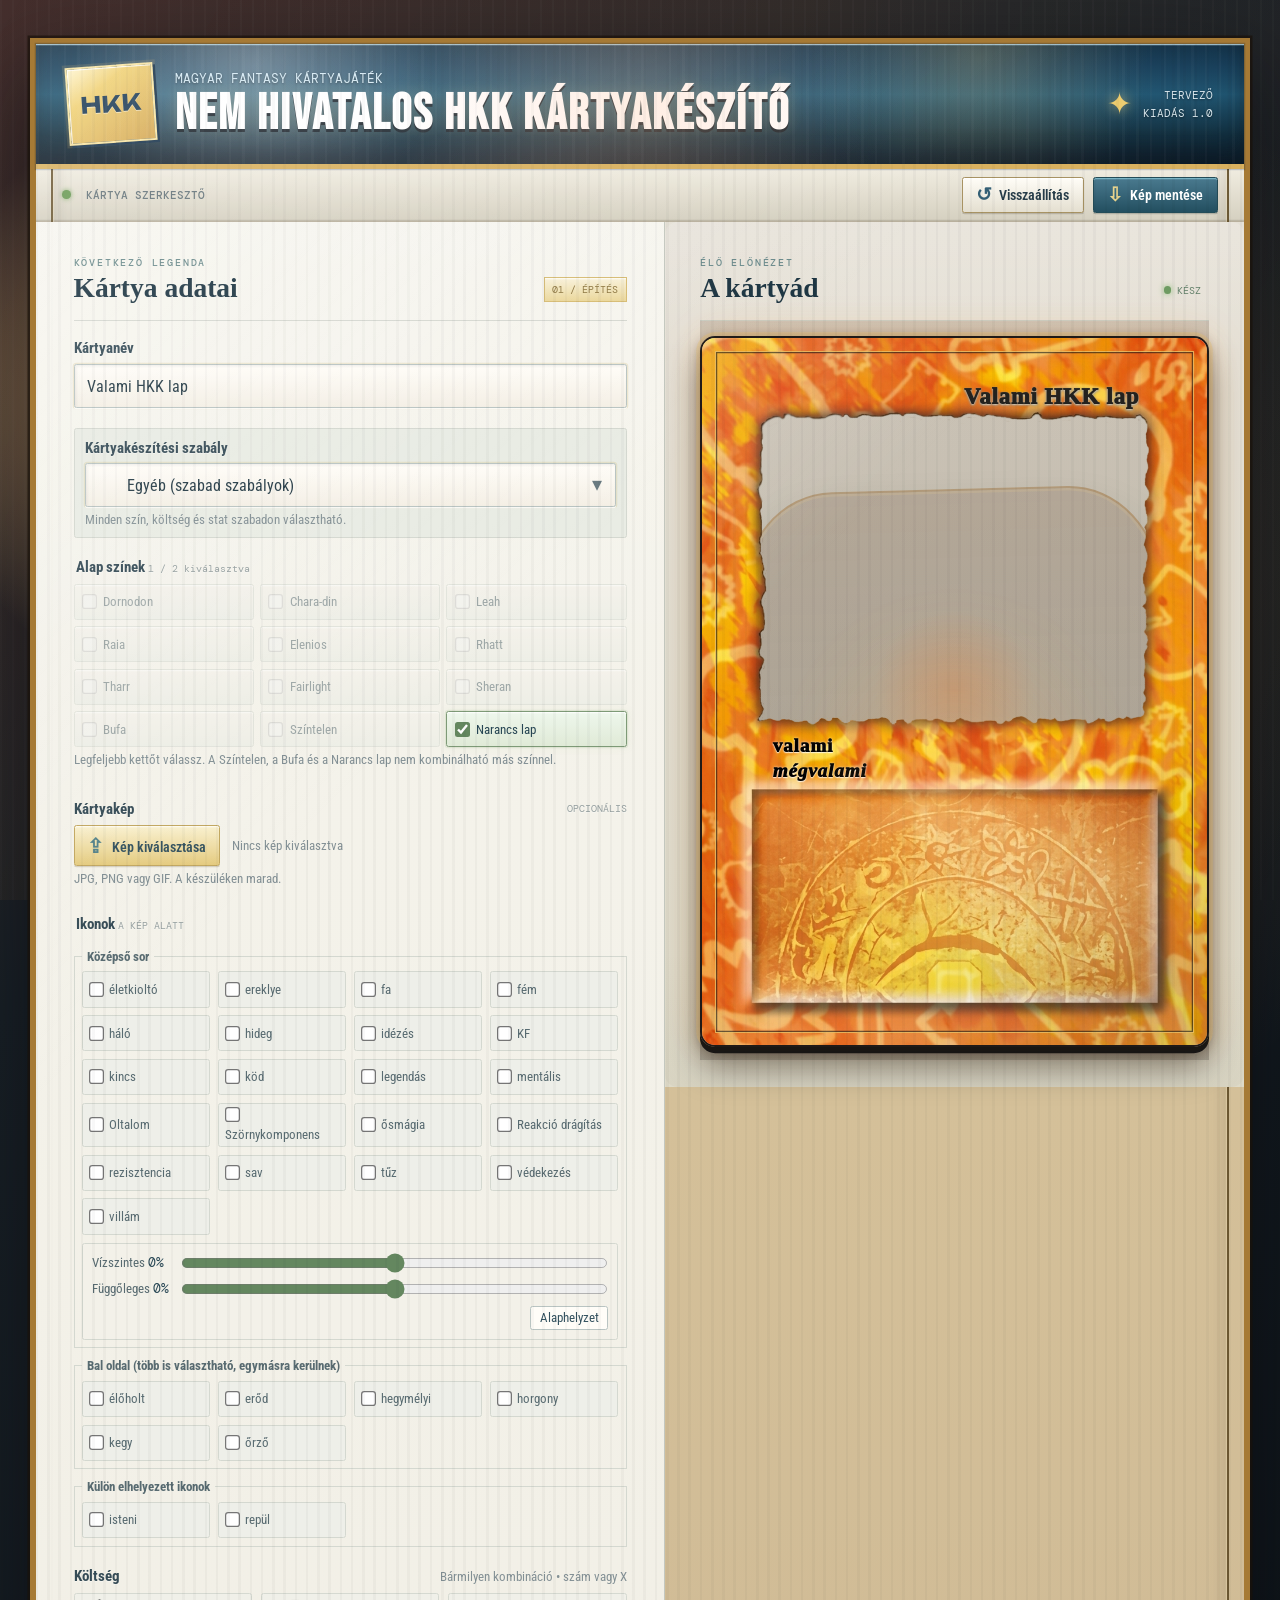
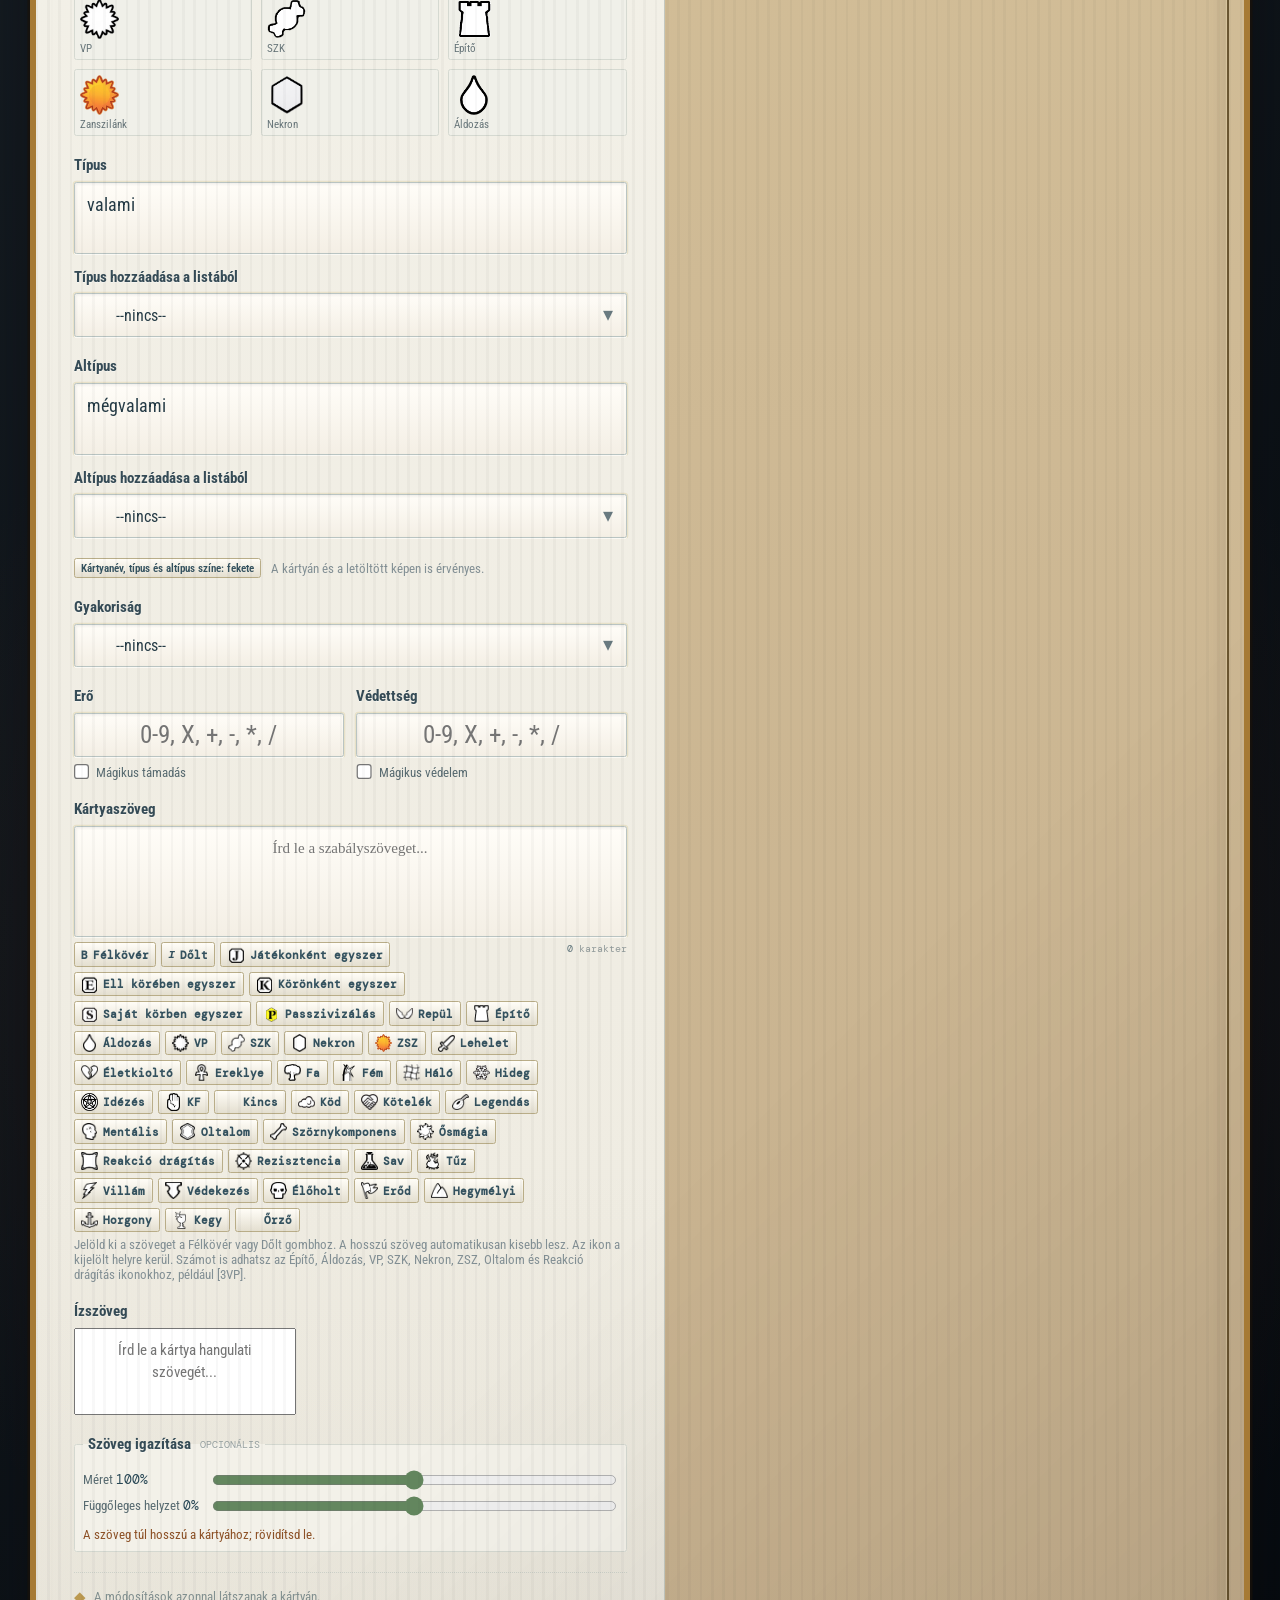
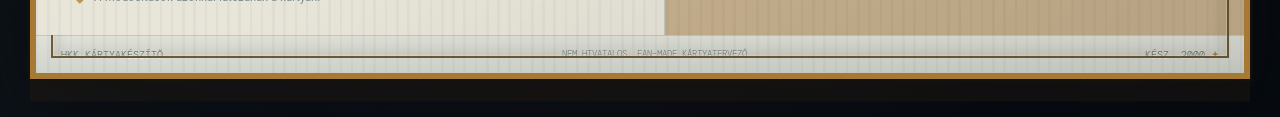
==== commit 6ae144f4: "Version 1.0 finish" ====
--- a/index.html
+++ b/index.html
@@ -179,12 +179,12 @@
               <span class="field-hint">Bármilyen kombináció • szám vagy X</span>
             </div>
             <div class="cost-grid">
-              <label class="cost-input cost-vp"><span class="cost-symbol"><img class="resource-image" src="resources/Cost/VP_transparent.png" alt="" aria-hidden="true"><span class="cost-glyph" aria-hidden="true">VP</span><input class="cost-value" name="vp" type="text" value="1" aria-label="VP költség"></span><span class="cost-name">VP</span></label>
-              <label class="cost-input cost-szk"><span class="cost-symbol"><img class="resource-image" src="resources/Cost/Csont_transparent.png" alt="" aria-hidden="true"><span class="cost-glyph" aria-hidden="true">SZK</span><input class="cost-value" name="szk" type="text" value="1" aria-label="SZK költség"></span><span class="cost-name">SZK</span></label>
-              <label class="cost-input cost-builder"><span class="cost-symbol"><img class="resource-image" src="resources/Cost/Építő_transparent.png" alt="" aria-hidden="true"><span class="cost-glyph" aria-hidden="true">É</span><input class="cost-value" name="epito" type="text" value="1" aria-label="Építő költség"></span><span class="cost-name">Építő</span></label>
-              <label class="cost-input cost-zanszilank"><span class="cost-symbol"><img class="resource-image" src="resources/Cost/ZSZ_transparent.png" alt="" aria-hidden="true"><span class="cost-glyph" aria-hidden="true">Z</span><input class="cost-value" name="zanszilank" type="text" value="1" aria-label="Zanszilánk költség"></span><span class="cost-name">Zanszilánk</span></label>
-              <label class="cost-input cost-nekron"><span class="cost-symbol"><img class="resource-image" src="resources/Cost/Nekron_transparent.png" alt="" aria-hidden="true"><span class="cost-glyph" aria-hidden="true">N</span><input class="cost-value" name="nekron" type="text" value="1" aria-label="Nekron költség"></span><span class="cost-name">Nekron</span></label>
-              <label class="cost-input cost-sacrifice"><span class="cost-symbol"><img class="resource-image" src="resources/Cost/Áldozás_transparent.png" alt="" aria-hidden="true"><span class="cost-glyph" aria-hidden="true">Á</span><input class="cost-value" name="aldozas" type="text" value="1" aria-label="Áldozás költség"></span><span class="cost-name">Áldozás</span></label>
+              <label class="cost-input cost-vp"><span class="cost-symbol"><img class="resource-image" src="resources/Cost/VP_transparent.png" alt="" aria-hidden="true"><span class="cost-glyph" aria-hidden="true">VP</span><input class="cost-value" name="vp" type="text" aria-label="VP költség"></span><span class="cost-name">VP</span></label>
+              <label class="cost-input cost-szk"><span class="cost-symbol"><img class="resource-image" src="resources/Cost/Csont_transparent.png" alt="" aria-hidden="true"><span class="cost-glyph" aria-hidden="true">SZK</span><input class="cost-value" name="szk" type="text" aria-label="SZK költség"></span><span class="cost-name">SZK</span></label>
+              <label class="cost-input cost-builder"><span class="cost-symbol"><img class="resource-image" src="resources/Cost/Építő_transparent.png" alt="" aria-hidden="true"><span class="cost-glyph" aria-hidden="true">É</span><input class="cost-value" name="epito" type="text" aria-label="Építő költség"></span><span class="cost-name">Építő</span></label>
+              <label class="cost-input cost-zanszilank"><span class="cost-symbol"><img class="resource-image" src="resources/Cost/ZSZ_transparent.png" alt="" aria-hidden="true"><span class="cost-glyph" aria-hidden="true">Z</span><input class="cost-value" name="zanszilank" type="text" aria-label="Zanszilánk költség"></span><span class="cost-name">Zanszilánk</span></label>
+              <label class="cost-input cost-nekron"><span class="cost-symbol"><img class="resource-image" src="resources/Cost/Nekron_transparent.png" alt="" aria-hidden="true"><span class="cost-glyph" aria-hidden="true">N</span><input class="cost-value" name="nekron" type="text" aria-label="Nekron költség"></span><span class="cost-name">Nekron</span></label>
+              <label class="cost-input cost-sacrifice"><span class="cost-symbol"><img class="resource-image" src="resources/Cost/Áldozás_transparent.png" alt="" aria-hidden="true"><span class="cost-glyph" aria-hidden="true">Á</span><input class="cost-value" name="aldozas" type="text" aria-label="Áldozás költség"></span><span class="cost-name">Áldozás</span></label>
             </div>
             <p class="cost-warning" id="cost-warning" role="status" aria-live="polite" hidden>3-nál több különböző költség megadása esetén az ikonok összeérhetnek vagy átfedhetik a kártyanevet.</p>
           </div>
@@ -375,32 +375,41 @@
           <div class="field-row stat-grid">
             <div class="field-group">
               <label class="field-label" for="card-power">Erő</label>
-              <input id="card-power" name="power" type="text" value="1" maxlength="12" placeholder="0-9, X, +, -, *, /" aria-label="Erő értéke">
-              <label class="stat-icon-toggle"><input type="checkbox" name="powerIcon" disabled>Mágikus támadás (hamarosan)</label>
+              <input id="card-power" name="power" type="text" maxlength="12" placeholder="0-9, X, +, -, *, /" aria-label="Erő értéke">
+              <label class="stat-icon-toggle"><input type="checkbox" name="powerIcon" >Mágikus támadás</label>
             </div>
             <div class="field-group">
               <label class="field-label" id="card-secondary-stat-label" for="card-toughness">Védettség</label>
-              <input id="card-toughness" name="toughness" type="text" value="1" maxlength="12" placeholder="0-9, X, +, -, *, /" aria-label="Védettség értéke">
-              <label class="stat-icon-toggle"><input type="checkbox" name="secondaryStatIcon" disabled>Védekezés (hamarosan)</label>
+              <input id="card-toughness" name="toughness" type="text" maxlength="12" placeholder="0-9, X, +, -, *, /" aria-label="Védettség értéke">
+              <label class="stat-icon-toggle"><input type="checkbox" name="secondaryStatIcon">Mágikus védelem</label>
             </div>
           </div>
 
           <div class="field-row text-field">
             <label class="field-label" for="card-text">Kártyaszöveg</label>
-            <textarea id="card-text" name="text" rows="4" maxlength="260" placeholder="Írd le a szabályszöveget...">Lorem ipsum dolor sit amet, consectetur adipiscing elit.</textarea>
+            <textarea id="card-text" name="text" rows="4" placeholder="Írd le a szabályszöveget..."></textarea>
             <div class="text-meta">
               <span class="text-insert-buttons" id="rules-text-icon-buttons">
                 <button class="text-insert-button" id="bold-rules-text" type="button" title="Kijelölt szöveg félkövérré formázása" aria-label="Kijelölt szöveg félkövérré formázása"><strong>B</strong> Félkövér</button>
+                <button class="text-insert-button" id="italic-rules-text" type="button" title="Kijelölt szöveg dőltté formázása" aria-label="Kijelölt szöveg dőltté formázása"><em>I</em> Dőlt</button>
               </span>
-              <span><b id="text-count">0</b> / 260</span>
-            </div>
-            <span class="field-hint">Jelöld ki a szöveget a félkövér gombhoz. A hosszú szöveg automatikusan kisebb lesz. Az ikon a kijelölt helyre kerül. Számot is adhatsz az Építő, Áldozás, VP, SZK, Nekron, ZSZ, Oltalom és Reakció drágítás ikonokhoz, például [3VP].</span>
+              <span><b id="text-count">0</b> karakter</span>
+            </div>
+            <span class="field-hint">Jelöld ki a szöveget a Félkövér vagy Dőlt gombhoz. A hosszú szöveg automatikusan kisebb lesz. Az ikon a kijelölt helyre kerül. Számot is adhatsz az Építő, Áldozás, VP, SZK, Nekron, ZSZ, Oltalom és Reakció drágítás ikonokhoz, például [3VP].</span>
           </div>
 
           <div class="field-row text-field">
             <label class="field-label" for="card-flavor-text">Ízszöveg</label>
-            <textarea id="card-flavor-text" name="flavorText" rows="2" maxlength="180" placeholder="Írd le a kártya hangulati szövegét...">Lorem ipsum dolor sit amet, consectetur adipiscing elit.</textarea>
-          </div>
+            <textarea id="card-flavor-text" name="flavorText" rows="2" maxlength="180" placeholder="Írd le a kártya hangulati szövegét..."></textarea>
+          </div>
+          <fieldset class="field-row text-adjustments">
+            <legend class="field-label">Szöveg igazítása <span class="optional-label">OPCIONÁLIS</span></legend>
+            <label for="text-size">Méret <output id="text-size-value" for="text-size">100%</output></label>
+            <input id="text-size" name="textSize" type="range" min="70" max="130" step="1" value="100">
+            <label for="text-position">Függőleges helyzet <output id="text-position-value" for="text-position">0%</output></label>
+            <input id="text-position" name="textPosition" type="range" min="-100" max="100" step="1" value="0">
+            <span class="field-hint text-fit-warning" id="text-fit-warning" role="status" hidden>A szöveg túl hosszú a kártyához; rövidítsd le.</span>
+          </fieldset>
         </form>
 
         <div class="editor-footnote"><span class="footnote-gem">&#9670;</span> A módosítások azonnal látszanak a kártyán.</div>
--- a/styles.css
+++ b/styles.css
@@ -313,8 +313,14 @@
 .type-text-style-control { display: flex; align-items: center; gap: 8px; }
 .type-text-style-control .field-hint { margin: 0; }
 #card-power, #card-toughness { text-align: center; }
-#card-text, #card-flavor-text { display: block; min-height: 70px; padding: 9px 10px; resize: none; font-size: 12px; line-height: 1.45; }
+#card-text, #card-flavor-text { display: block; min-height: 70px; padding: 9px 10px; resize: none; font-size: 12px; line-height: 1.45; text-align: center; }
 #card-text { min-height: 87px; font-family: Georgia, 'Times New Roman', serif; }
+.text-adjustments { display: grid; grid-template-columns: auto minmax(100px, 1fr); align-items: center; gap: 5px 10px; padding: 7px; background: #f3f1e9; border: 1px solid #d4d8d0; border-radius: 2px; }
+.text-adjustments legend { padding: 0 4px; }
+.text-adjustments label { color: #586b71; font-size: 10px; }
+.text-adjustments output { color: #274654; font-family: 'DM Mono', Consolas, monospace; }
+.text-adjustments input { width: 100%; margin: 0; accent-color: #64875f; }
+.text-fit-warning { grid-column: 1 / -1; color: #8d5126; }
 .text-meta { display: flex; align-items: flex-start; justify-content: space-between; gap: 8px; margin-top: 4px; color: #929b9b; font-family: 'DM Mono', Consolas, monospace; font-size: 8px; }
 .text-meta b { color: #64787e; font-weight: 400; }
 .text-meta > span:last-child { flex: 0 0 auto; white-space: nowrap; }
@@ -323,6 +329,7 @@
 .text-insert-button:hover { background: linear-gradient(180deg, #fff, #d5e2e6); }
 .text-insert-button img { width: 14px; height: 14px; object-fit: contain; }
 .rules-inline-icon { display: inline-block; width: 1.25em; height: 1.25em; margin: 0; object-fit: contain; vertical-align: -.2em; }
+.rules-inline-vp { transform: translateY(2px); }
 .rules-inline-numbered { position: relative; display: inline-block; width: 1.25em; height: 1.25em; vertical-align: -.2em; }
 .rules-inline-numbered .rules-inline-icon { display: block; width: 100%; height: 100%; }
 .rules-inline-value { position: absolute; top: 50%; left: 50%; transform: translate(-50%, -50%); color: #000; font-family: Cambria, 'Times New Roman', Georgia, serif; font-weight: 100; -webkit-text-stroke: 0.1em currentColor; paint-order: stroke fill; line-height: 1; white-space: nowrap; }
@@ -420,6 +427,7 @@
   font-size: 4.5cqw;
   font-weight: 1000;
   letter-spacing: 0.17cqw;
+  /*-webkit-text-stroke: 0.1px; */
   display: flex; flex-direction: column; align-items: center; gap: 0.48cqw; }
 .card-topline {
   position: absolute;
@@ -439,7 +447,7 @@
   line-height: 1.2;
   white-space: nowrap;
 }
-#preview-card-type { top: 56%; left: 14%; font-size: 3.8cqw; font-weight: 1000; letter-spacing: 0.17cqw; }
+#preview-card-type { top: 56%; left: 14%; font-size: 3.8cqw; font-weight: 1000; letter-spacing: 0.17cqw;}
 #preview-subtype { top: 59.5%; left: 14%; font-size: 3.8cqw; font-weight: 1000; font-style: italic; letter-spacing: 0.17cqw; }
 #preview-card-type[hidden], #preview-subtype[hidden] { display: none; }
 .hkk-card[data-type-text-color="white"] .card-topline, .hkk-card[data-type-text-color="white"] .card-titlebar h3 { color: #fff; text-shadow: 0 1px 2px #000, 0 0 3px #000; }
@@ -465,16 +473,16 @@
 .card-band-icon-side-item { position: relative; flex: none; }
 .card-band-icon img { display: block; width: 100%; height: 100%; object-fit: contain; }
 /* Increase font size to enlarge values; positive offsets move them right/down. */
-.card-band-icon-value { --band-icon-value-font-size: 6cqw; --band-icon-value-offset-x: 0px; --band-icon-value-offset-y: 3px; --band-icon-value-scale-x: 1; position: absolute; z-index: 1; left: 50%; display: grid; place-items: center; width: max-content; overflow: visible; color: #171717; font-family: 'Cinzel', serif; font-size: clamp(5px, var(--band-icon-value-font-size), 28px); font-weight: 700; line-height: 1; text-align: center; white-space: nowrap; transform: translate(calc(-50% + var(--band-icon-value-offset-x)), var(--band-icon-value-offset-y)) scaleX(var(--band-icon-value-scale-x)); }
+.card-band-icon-value { --band-icon-value-font-size: 6cqw; --band-icon-value-offset-x: 0px; --band-icon-value-offset-y: 4.3px; --band-icon-value-scale-x: 1; position: absolute; z-index: 1; left: 50%; display: grid; place-items: center; width: max-content; overflow: visible; color: #171717; font-family: 'Cinzel', serif; font-size: clamp(5px, var(--band-icon-value-font-size), 28px); font-weight: 700; line-height: 1; text-align: center; white-space: nowrap; transform: translate(calc(-50% + var(--band-icon-value-offset-x)), var(--band-icon-value-offset-y)) scaleX(var(--band-icon-value-scale-x)); }
 .card-band-icon-value-reaction-surcharge { --band-icon-value-font-size: 5.5cqw; }
 .card-band-icon-placeholder { color: #292c2b; background: #fffdf7; border: 1px solid #514b3b; border-radius: 50%; font-family: Georgia, 'Times New Roman', serif; font-size: clamp(7px, 2.4cqw, 12px); font-weight: 700; line-height: 1; }
 .card-icon { display: inline-block; max-width: 100%; min-height: 2.4cqw; overflow: hidden; padding: 0.24cqw 0.48cqw; color: #e4e0d4; background: #292d2ccc; border: 1px solid #777970; border-radius: 1px; box-shadow: inset 0 1px #ffffff22; font-size: 1.2cqw; line-height: 1; font-weight: 700; text-overflow: ellipsis; text-transform: uppercase; white-space: nowrap; }
-.card-rules { position: absolute; top: 61.5%; left: 8%; width: 84%; height: 32%; display: flex; flex-direction: column; overflow: hidden; padding: 4% 5% 2%; color: #292c2b; background: transparent; border: 0; box-shadow: none; }
+.card-rules { position: absolute; top: 61.5%; left: 8%; width: 84%; height: 32%; display: flex; flex-direction: column; justify-content: center; gap: 4%; overflow: hidden; padding: 4% 5% 2%; color: #292c2b; background: transparent; border: 0; box-shadow: none; }
 .card-rules::before { content: none; }
-.card-rules p { position: relative; z-index: 1; margin: 0; font-family: Cambria, 'Times New Roman', Georgia, serif; font-size: 3.8cqw; font-weight: 400; line-height: 1.2; text-align: center; white-space: pre-wrap; overflow-wrap: anywhere; }
+.card-rules p { position: relative; z-index: 1; flex: none; margin: 0; font-family: Cambria, 'Times New Roman', Georgia, serif; font-size: 5.2cqw; font-weight: 400; line-height: 1.2; text-align: center; white-space: pre-wrap; overflow-wrap: anywhere; transform: translateY(var(--text-position-offset, 0px)); }
+.card-rules p[hidden] { display: none; }
 #preview-text strong { font-weight: 700; }
-#preview-text { flex: 1; overflow: hidden; }
-.card-rules .card-flavor { flex: none; max-height: 28%; overflow: hidden; padding-top: 2%; font-size: 3.1cqw; font-weight: 400; font-style: italic; line-height: 1.2; text-align: center; }
+.card-rules .card-flavor { font-size: 5.2cqw; font-weight: 400; font-style: italic; line-height: 1.2; text-align: center; }
 .card-rules .card-flavor[hidden] { display: none; }
 .rules-flourish { display: none; }
 .card-stats {
@@ -491,9 +499,10 @@
 }
 .stat-content { position: relative; display: block; width: 100%; height: 100%; }
 .stat-content.missing-resource { background: #fff; border: 1px solid #171717; }
+.stat-content.missing-resource .stat-icon { display: none; }
 .stat-icon { display: block; width: 100%; height: 100%; object-fit: contain; }
 .stat-power { left: 6%; width: 16.7%; aspect-ratio: 1094 / 790; }
-.stat-toughness { right: 7%; width: 9.3%; aspect-ratio: 110 / 143; }
+.stat-toughness { right: 7%; bottom: 4.1%; width: 9.3%; aspect-ratio: 110 / 143; }
 .stat-box strong {
   position: absolute;
   top: 45%;
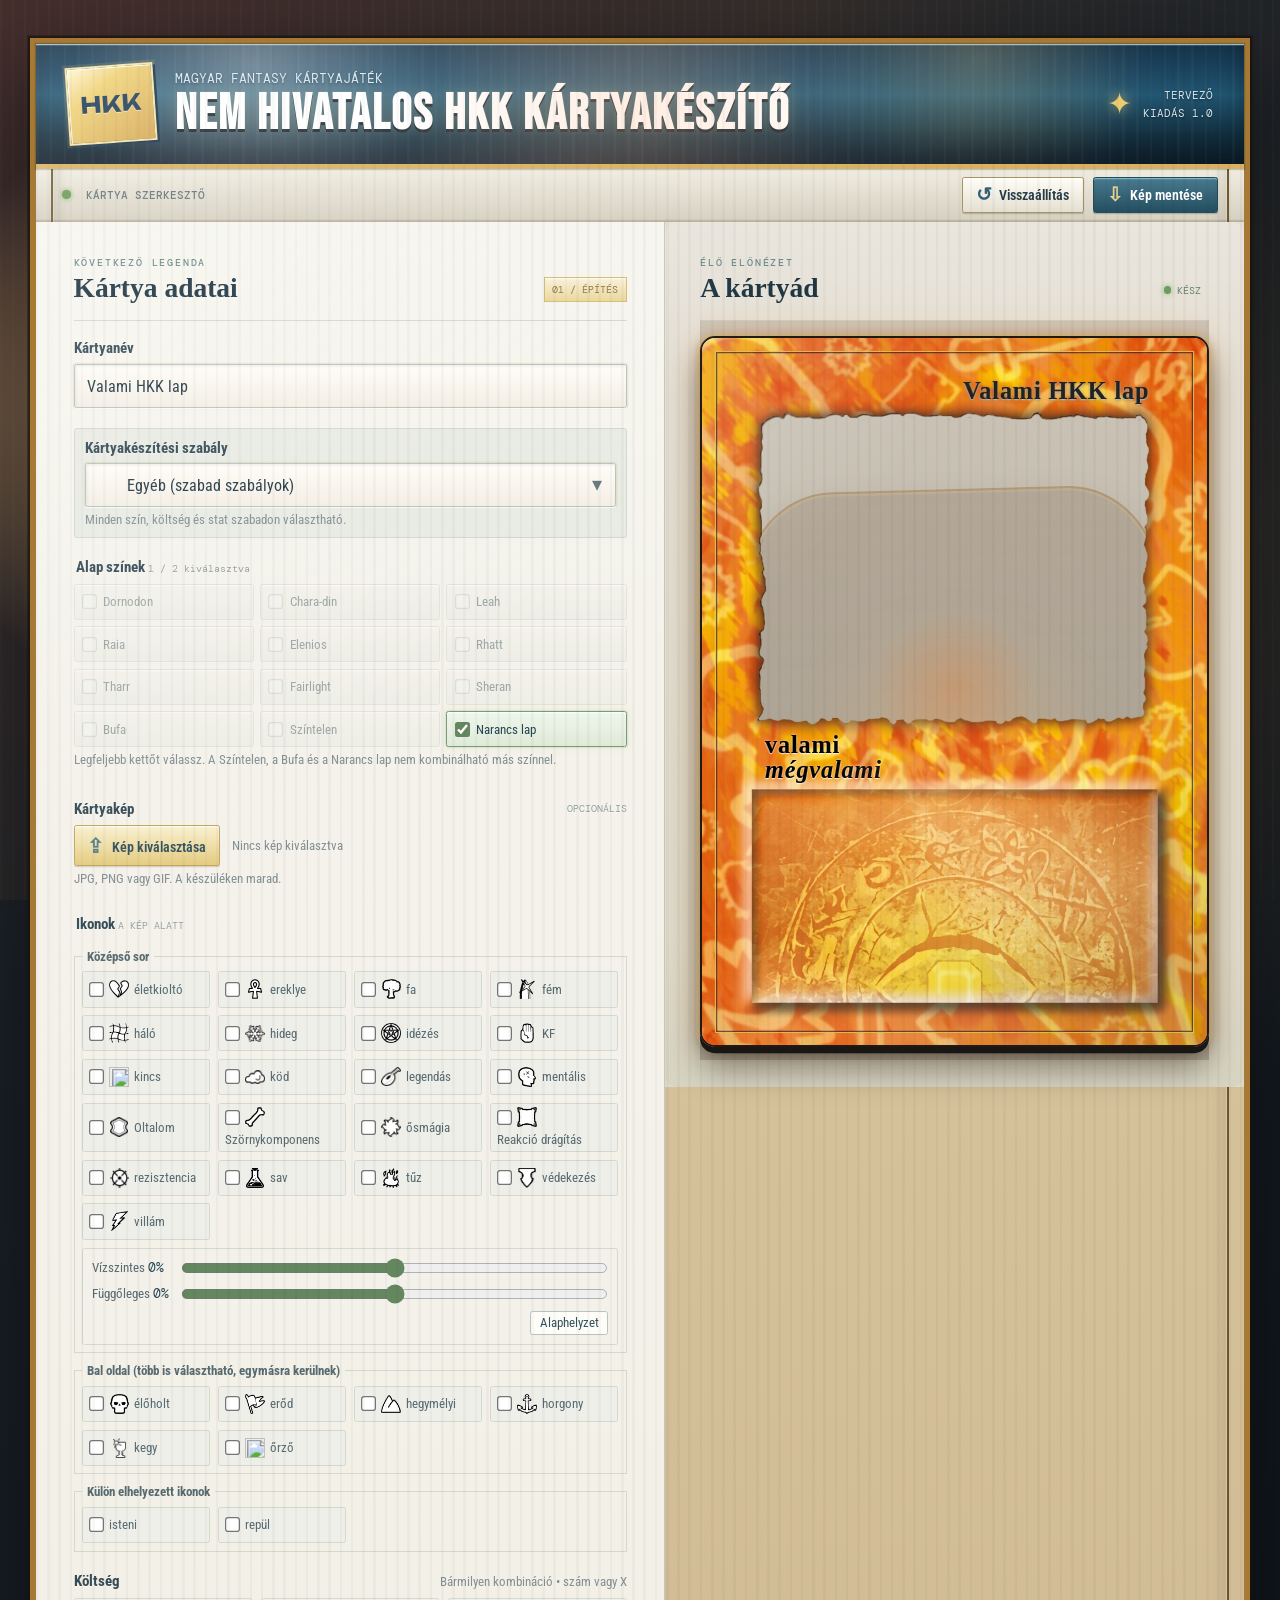
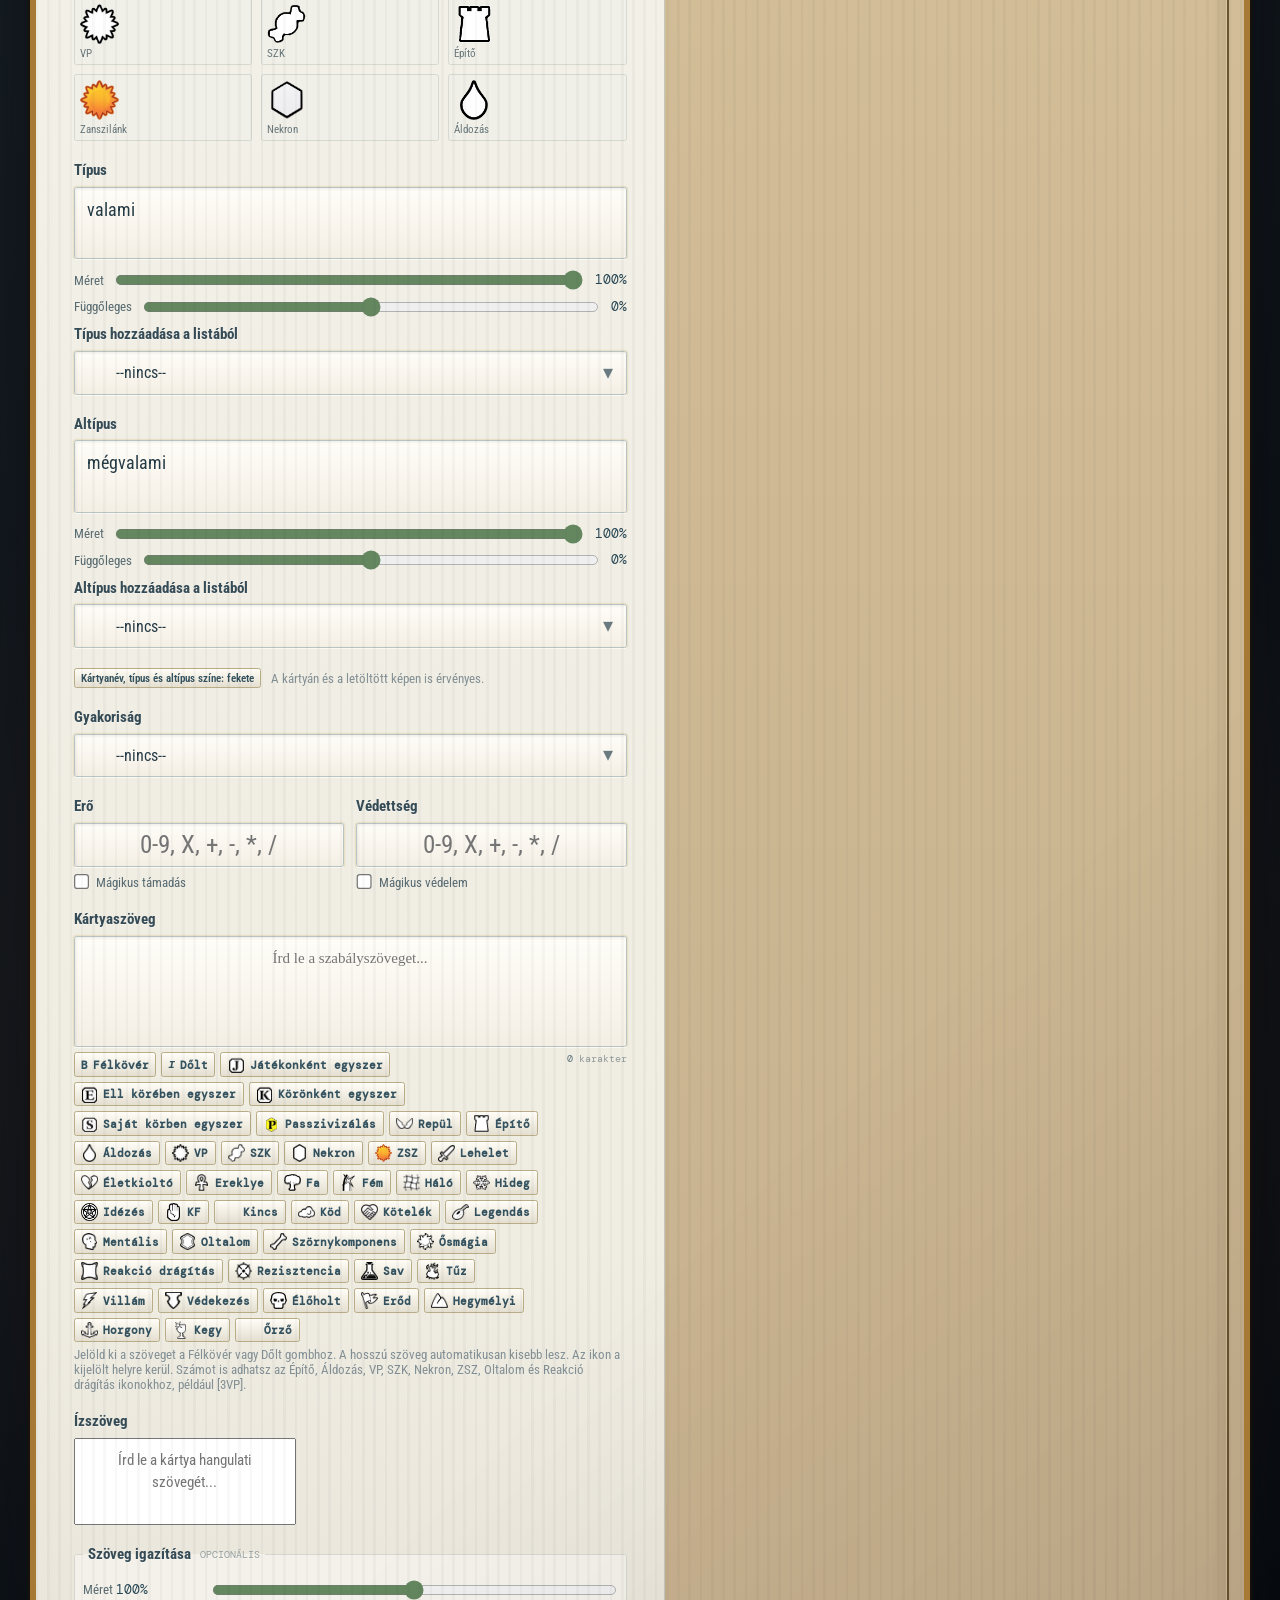
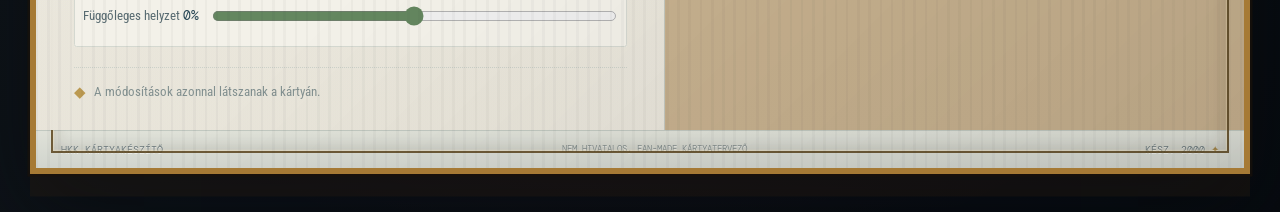
==== commit fa5ca9d4: "Version 1.0 Small fixes" ====
--- a/index.html
+++ b/index.html
@@ -193,6 +193,16 @@
             <div class="field-group">
               <label class="field-label" for="card-type">Típus</label>
               <textarea id="card-type" name="type" rows="2" placeholder="Írj be tetszőleges típust...">valami</textarea>
+              <div class="metadata-scale-control">
+                <label for="card-type-scale">Méret</label>
+                <input id="card-type-scale" name="typeScale" type="range" min="80" max="100" step="1" value="100" aria-label="Típus mérete">
+                <output id="card-type-scale-value" for="card-type-scale">100%</output>
+              </div>
+              <div class="metadata-scale-control">
+                <label for="card-type-offset">Függőleges</label>
+                <input id="card-type-offset" name="typeOffset" type="range" min="-2" max="2" step="0.25" value="0" aria-label="Típus függőleges helyzete">
+                <output id="card-type-offset-value" for="card-type-offset">0%</output>
+              </div>
               <label class="field-label subtype-picker-label" for="type-picker">Típus hozzáadása a listából</label>
               <div class="select-wrap">
                 <select id="type-picker" aria-label="Típus kiválasztása a listából">
@@ -231,6 +241,16 @@
             <div class="field-group">
               <label class="field-label" for="card-subtype">Altípus</label>
               <textarea id="card-subtype" name="subtype" rows="2" placeholder="Írj be tetszőleges altípust...">mégvalami</textarea>
+              <div class="metadata-scale-control">
+                <label for="card-subtype-scale">Méret</label>
+                <input id="card-subtype-scale" name="subtypeScale" type="range" min="80" max="100" step="1" value="100" aria-label="Altípus mérete">
+                <output id="card-subtype-scale-value" for="card-subtype-scale">100%</output>
+              </div>
+              <div class="metadata-scale-control">
+                <label for="card-subtype-offset">Függőleges</label>
+                <input id="card-subtype-offset" name="subtypeOffset" type="range" min="-2" max="2" step="0.25" value="0" aria-label="Altípus függőleges helyzete">
+                <output id="card-subtype-offset-value" for="card-subtype-offset">0%</output>
+              </div>
               <label class="field-label subtype-picker-label" for="subtype-picker">Altípus hozzáadása a listából</label>
               <div class="select-wrap">
                 <select id="subtype-picker" aria-label="Altípus kiválasztása a listából">
@@ -365,6 +385,7 @@
                 <select id="card-rarity" name="rarity">
                   <option value="" selected>--nincs--</option>
                   <option value="Gyakori">Gyakori</option>
+                  <option value="Nem gyakori">Nem gyakori</option>
                   <option value="Ritka">Ritka</option>
                   <option value="Ultra ritka">Ultra ritka</option>
                 </select>
@@ -408,7 +429,7 @@
             <input id="text-size" name="textSize" type="range" min="70" max="130" step="1" value="100">
             <label for="text-position">Függőleges helyzet <output id="text-position-value" for="text-position">0%</output></label>
             <input id="text-position" name="textPosition" type="range" min="-100" max="100" step="1" value="0">
-            <span class="field-hint text-fit-warning" id="text-fit-warning" role="status" hidden>A szöveg túl hosszú a kártyához; rövidítsd le.</span>
+            <span class="field-hint text-fit-warning" id="text-fit-warning" role="status" hidden></span>
           </fieldset>
         </form>
 
@@ -437,6 +458,7 @@
                   </div>
                 </div>
               </header>
+              <img id="preview-rarity-icon" class="card-rarity-icon" alt="" aria-hidden="true" hidden>
               <div class="art-frame">
                 <img id="preview-image" class="preview-image" alt="Feltöltött kártyaművészet" hidden>
               </div>
--- a/styles.css
+++ b/styles.css
@@ -259,6 +259,7 @@
 .icon-choice { display: flex; align-items: center; gap: 4px; min-width: 0; min-height: 29px; padding: 3px 5px; color: #586b71; background: #eeefe9; border: 1px solid #d4d8d0; border-radius: 2px; font-size: 10px; cursor: pointer; }
 .icon-choice:has(input:checked) { color: #315764; background: #e4eeea; border-color: #a8c1b7; }
 .icon-choice input { width: 12px; height: 12px; margin: 0; accent-color: #568477; }
+.icon-choice-preview { flex: 0 0 16px; width: 16px; height: 16px; object-fit: contain; }
 .icon-choice-numeric { flex-wrap: wrap; }
 .icon-choice .icon-quantity, .icon-choice .icon-value { width: 48px; height: 22px; margin-left: auto; padding: 2px 4px; color: #243a45; background: #fffdf8; border: 1px solid #b9c4c2; border-radius: 2px; font-size: 11px; }
 .icon-choice .icon-quantity[hidden], .icon-choice .icon-value[hidden] { display: none; }
@@ -309,6 +310,9 @@
 }
 #card-subtype, #card-power, #card-toughness { height: 35px; padding: 0 10px; font-size: 20px; }
 #card-subtype, #card-type { min-height: 58px; padding: 8px 10px; resize: none; font-size: 14px; line-height: 1.4; }
+.metadata-scale-control { display: grid; grid-template-columns: auto minmax(80px, 1fr) auto; align-items: center; gap: 5px 9px; margin-top: 5px; color: #586b71; font-size: 10px; }
+.metadata-scale-control input { width: 100%; margin: 0; accent-color: #64875f; }
+.metadata-scale-control output { color: #274654; font-family: 'DM Mono', Consolas, monospace; }
 .subtype-picker-label { margin-top: 7px; }
 .type-text-style-control { display: flex; align-items: center; gap: 8px; }
 .type-text-style-control .field-hint { margin: 0; }
@@ -329,10 +333,10 @@
 .text-insert-button:hover { background: linear-gradient(180deg, #fff, #d5e2e6); }
 .text-insert-button img { width: 14px; height: 14px; object-fit: contain; }
 .rules-inline-icon { display: inline-block; width: 1.25em; height: 1.25em; margin: 0; object-fit: contain; vertical-align: -.2em; }
-.rules-inline-vp { transform: translateY(2px); }
-.rules-inline-numbered { position: relative; display: inline-block; width: 1.25em; height: 1.25em; vertical-align: -.2em; }
+.rules-inline-vp, .rules-inline-szk, .rules-inline-zsz, .rules-inline-monster-component, .rules-inline-builder, .rules-inline-nekron { transform: translateY(2px); }
+.rules-inline-numbered { position: relative; display: inline-block; width: 1.35em; height: 1.35em; vertical-align: -.2em; }
 .rules-inline-numbered .rules-inline-icon { display: block; width: 100%; height: 100%; }
-.rules-inline-value { position: absolute; top: 50%; left: 50%; transform: translate(-50%, -50%); color: #000; font-family: Cambria, 'Times New Roman', Georgia, serif; font-weight: 100; -webkit-text-stroke: 0.1em currentColor; paint-order: stroke fill; line-height: 1; white-space: nowrap; }
+.rules-inline-value { position: absolute; top: 50%; left: 50%; transform: translate(-50%, -50%) scaleX(var(--rules-inline-value-scale-x, 1)); color: #000; font-family: Cambria, 'Times New Roman', Georgia, serif; font-weight: 100; -webkit-text-stroke: 0.05em currentColor; paint-order: stroke fill; line-height: 1; white-space: nowrap; }
 .rules-inline-sacrifice .rules-inline-value { top: 58%; }
 .editor-footnote { display: flex; align-items: center; gap: 7px; margin-top: 3px; padding-top: 12px; color: #829090; border-top: 1px dotted #ccd1c9; font-size: 10px; }
 .footnote-gem { color: #bb9951; font-size: 12px; }
@@ -422,13 +426,14 @@
 .card-inner { position: absolute; z-index: 2; inset: 0; display: block; width: 100%; height: 100%; padding: 0; border: 0; background: transparent; box-shadow: none; }
 .card-titlebar, .card-title-content { display: contents; }
 /* Adjust top to move the card name vertically; the name inherits its typography from this rule. */
-.card-name-stack { position: absolute; z-index: 3; top: 6.2%; left: 28%; right: 13.4%;
-  font-family: Cambria, 'Times New Roman', Georgia, serif;
-  font-size: 4.5cqw;
-  font-weight: 1000;
+.card-name-stack { position: absolute; z-index: 3; top: 5.2%; left: 28%; right: 11.4%;
+  font-family: Cambria, 'Times New Roman', Times, serif;
+  font-size: 4.8cqw;
+  font-weight: bold;
   letter-spacing: 0.17cqw;
-  /*-webkit-text-stroke: 0.1px; */
+  -webkit-text-stroke: 0.1px; 
   display: flex; flex-direction: column; align-items: center; gap: 0.48cqw; }
+.hkk-card[data-long-name="true"] .card-name-stack { font-size: 4.4cqw; }
 .card-topline {
   position: absolute;
   z-index: 3;
@@ -442,13 +447,19 @@
   display: block;
   width: 27%;
   height: auto;
+  font-size: 4.8cqw;
+  letter-spacing: 0.17cqw;
+  -webkit-text-stroke: 0.1px currentColor;
+  font-weight: bold;
   overflow: visible;
-  font-family: Cambria, 'Times New Roman', Georgia, serif;
+  font-family: Cambria, 'Times New Roman', Times, serif;
   line-height: 1.2;
   white-space: nowrap;
 }
-#preview-card-type { top: 56%; left: 14%; font-size: 3.8cqw; font-weight: 1000; letter-spacing: 0.17cqw;}
-#preview-subtype { top: 59.5%; left: 14%; font-size: 3.8cqw; font-weight: 1000; font-style: italic; letter-spacing: 0.17cqw; }
+#preview-card-type { top: calc(55.5% + var(--metadata-offset-y, 0%)); left: 12.5%; }
+#preview-subtype { top: calc(59% + var(--metadata-offset-y, 0%)); left: 12.5%; font-style: italic;}
+.hkk-card[data-has-side-icon="true"] #preview-card-type,
+.hkk-card[data-has-side-icon="true"] #preview-subtype { left: 14.5%; }
 #preview-card-type[hidden], #preview-subtype[hidden] { display: none; }
 .hkk-card[data-type-text-color="white"] .card-topline, .hkk-card[data-type-text-color="white"] .card-titlebar h3 { color: #fff; text-shadow: 0 1px 2px #000, 0 0 3px #000; }
 .card-titlebar h3 { position: relative; display: block; width: 100%; overflow: hidden; margin: 0; padding: 0; color: #24221e; font-family: inherit; font-size: inherit; line-height: 1.35; font-weight: inherit; letter-spacing: inherit; text-align: right; text-shadow: 0 1px 2px #fff9e8, 0 1px 2px #201c17; text-overflow: ellipsis; white-space: nowrap; }
@@ -460,6 +471,7 @@
 .art-frame { position: absolute; top: 11.3%; left: 13.4%; width: 73.2%; height: 41.7%; overflow: hidden; margin: 0; border: 0; outline: 0; background: transparent; box-shadow: none; }
 .art-corner { position: absolute; z-index: 4; top: 5px; left: 6px; color: #fff0bc; font-size: 13px; text-shadow: 1px 1px #335567; }
 .preview-image { position: absolute; inset: 0; width: 100%; height: 100%; object-fit: cover; }
+.card-rarity-icon { position: absolute; z-index: 5; top: 26%; left: 3%; width: 12%; height: 14%; object-fit: contain; pointer-events: none; }
 .card-titlebar .card-costs { position: absolute; z-index: 3; top: 4.8%; left: 5.5%; gap: 0px; margin: 0; }
 .card-icons { position: absolute; z-index: 3; top: 54.2%; left: 40.5%; display: flex; flex-wrap: wrap; align-content: center; align-items: center; justify-content: center; gap: 2px; width: 33.5%; height: 7.2%; min-height: 0; overflow: hidden; padding: 0 2px; background: transparent; }
 .card-band-icons { position: absolute; z-index: 4; inset: 0; pointer-events: none; }
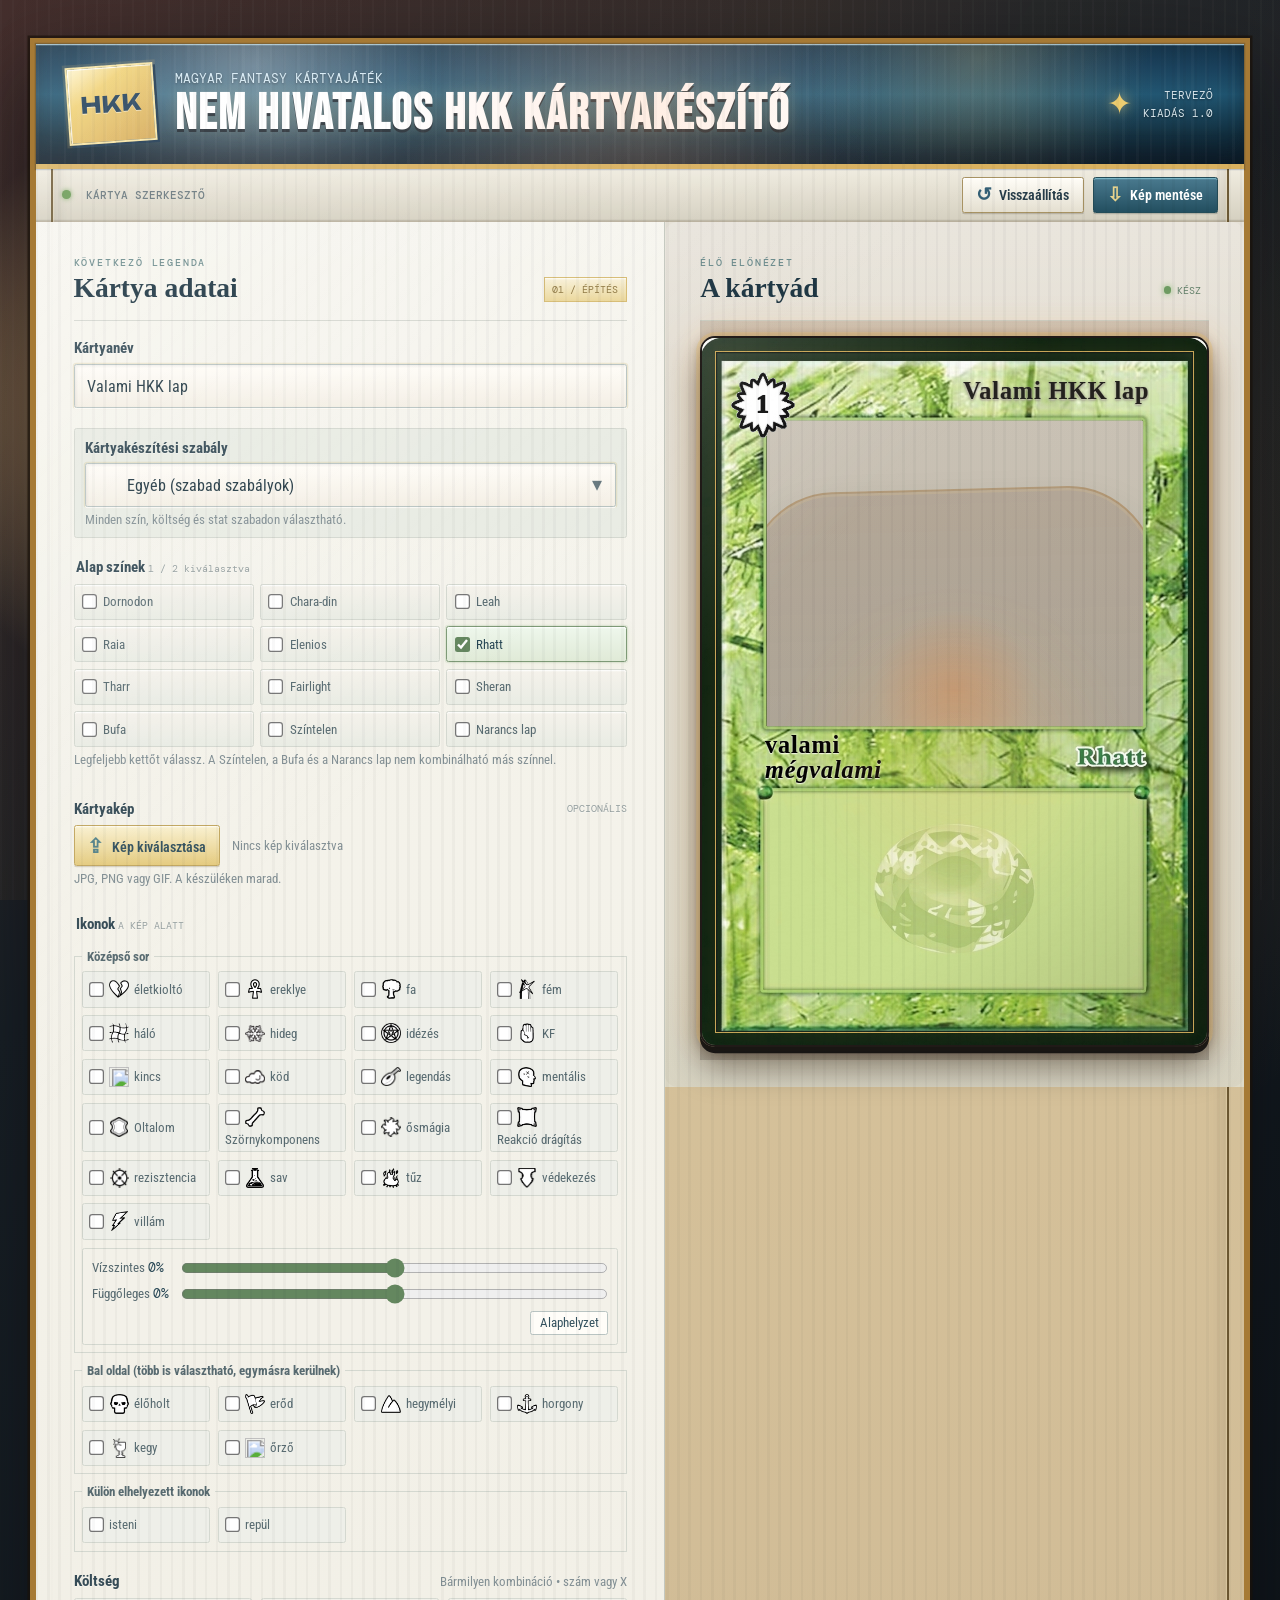
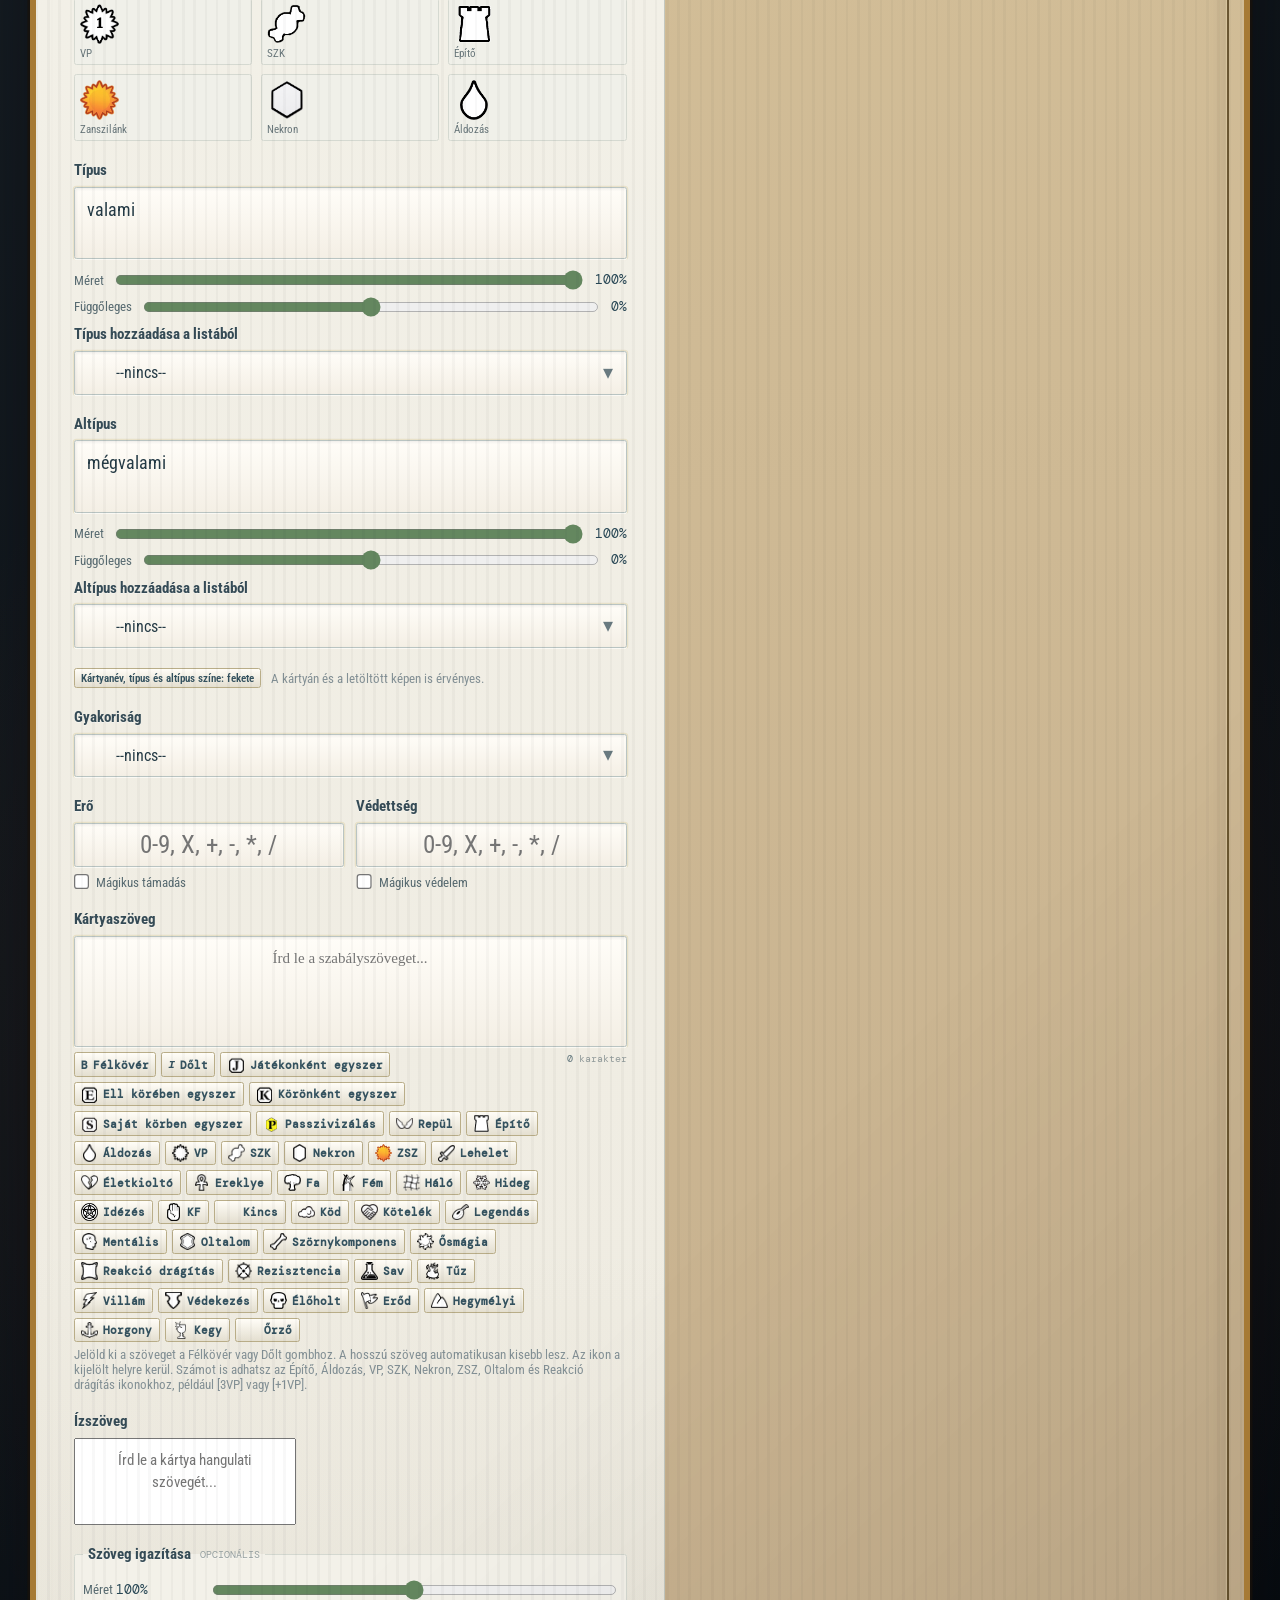
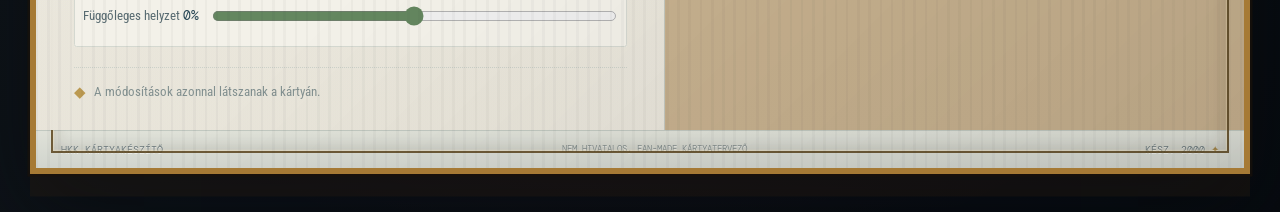
==== commit c6a42b20: "Cost text fixes" ====
--- a/index.html
+++ b/index.html
@@ -79,13 +79,13 @@
               <label class="faction-option"><input type="checkbox" name="faction" value="leah"><span>Leah</span></label>
               <label class="faction-option"><input type="checkbox" name="faction" value="raia"><span>Raia</span></label>
               <label class="faction-option"><input type="checkbox" name="faction" value="elenios"><span>Elenios</span></label>
-              <label class="faction-option"><input type="checkbox" name="faction" value="rhatt"><span>Rhatt</span></label>
+              <label class="faction-option"><input type="checkbox" name="faction" value="rhatt" checked><span>Rhatt</span></label>
               <label class="faction-option"><input type="checkbox" name="faction" value="tharr"><span>Tharr</span></label>
               <label class="faction-option"><input type="checkbox" name="faction" value="fairlight"><span>Fairlight</span></label>
               <label class="faction-option"><input type="checkbox" name="faction" value="sheran"><span>Sheran</span></label>
               <label class="faction-option"><input type="checkbox" name="faction" value="bufa"><span>Bufa</span></label>
               <label class="faction-option"><input type="checkbox" name="faction" value="colorless"><span>Színtelen</span></label>
-              <label class="faction-option"><input type="checkbox" name="faction" value="no-color" checked><span>Narancs lap</span></label>
+              <label class="faction-option"><input type="checkbox" name="faction" value="no-color"><span>Narancs lap</span></label>
             </div>
             <p class="field-hint faction-hint" id="faction-guidance" aria-live="polite">A Színtelen, a Bufa és a Narancs lap nem kombinálható más színnel.</p>
             <p class="field-hint faction-image-status" id="faction-image-status" aria-live="polite"></p>
@@ -179,7 +179,7 @@
               <span class="field-hint">Bármilyen kombináció • szám vagy X</span>
             </div>
             <div class="cost-grid">
-              <label class="cost-input cost-vp"><span class="cost-symbol"><img class="resource-image" src="resources/Cost/VP_transparent.png" alt="" aria-hidden="true"><span class="cost-glyph" aria-hidden="true">VP</span><input class="cost-value" name="vp" type="text" aria-label="VP költség"></span><span class="cost-name">VP</span></label>
+              <label class="cost-input cost-vp"><span class="cost-symbol"><img class="resource-image" src="resources/Cost/VP_transparent.png" alt="" aria-hidden="true"><span class="cost-glyph" aria-hidden="true">VP</span><input class="cost-value" name="vp" type="text" value="1" aria-label="VP költség"></span><span class="cost-name">VP</span></label>
               <label class="cost-input cost-szk"><span class="cost-symbol"><img class="resource-image" src="resources/Cost/Csont_transparent.png" alt="" aria-hidden="true"><span class="cost-glyph" aria-hidden="true">SZK</span><input class="cost-value" name="szk" type="text" aria-label="SZK költség"></span><span class="cost-name">SZK</span></label>
               <label class="cost-input cost-builder"><span class="cost-symbol"><img class="resource-image" src="resources/Cost/Építő_transparent.png" alt="" aria-hidden="true"><span class="cost-glyph" aria-hidden="true">É</span><input class="cost-value" name="epito" type="text" aria-label="Építő költség"></span><span class="cost-name">Építő</span></label>
               <label class="cost-input cost-zanszilank"><span class="cost-symbol"><img class="resource-image" src="resources/Cost/ZSZ_transparent.png" alt="" aria-hidden="true"><span class="cost-glyph" aria-hidden="true">Z</span><input class="cost-value" name="zanszilank" type="text" aria-label="Zanszilánk költség"></span><span class="cost-name">Zanszilánk</span></label>
@@ -416,7 +416,7 @@
               </span>
               <span><b id="text-count">0</b> karakter</span>
             </div>
-            <span class="field-hint">Jelöld ki a szöveget a Félkövér vagy Dőlt gombhoz. A hosszú szöveg automatikusan kisebb lesz. Az ikon a kijelölt helyre kerül. Számot is adhatsz az Építő, Áldozás, VP, SZK, Nekron, ZSZ, Oltalom és Reakció drágítás ikonokhoz, például [3VP].</span>
+            <span class="field-hint">Jelöld ki a szöveget a Félkövér vagy Dőlt gombhoz. A hosszú szöveg automatikusan kisebb lesz. Az ikon a kijelölt helyre kerül. Számot is adhatsz az Építő, Áldozás, VP, SZK, Nekron, ZSZ, Oltalom és Reakció drágítás ikonokhoz, például [3VP] vagy [+1VP].</span>
           </div>
 
           <div class="field-row text-field">
--- a/styles.css
+++ b/styles.css
@@ -290,7 +290,7 @@
 .cost-input.cost-builder .cost-symbol, .card-cost.builder b { background: #667f50; clip-path: polygon(50% 0, 100% 100%, 0 100%); }
 .cost-input.cost-sacrifice .cost-symbol, .card-cost.sacrifice b { background: #a0473f; clip-path: polygon(50% 0, 100% 25%, 85% 85%, 50% 100%, 15% 85%, 0 25%); }
 .cost-input .cost-symbol.has-resource-image, .card-cost b.has-resource-image { background: transparent; border: 0; border-radius: 0; box-shadow: none; clip-path: none; }
-.cost-value { position: relative; z-index: 1; width: 100%; min-width: 0; height: 100%; padding: 5px 0 0; color: #000; background: transparent; border: 0; border-radius: inherit; outline: 0; font-family: Cambria, 'Times New Roman', Georgia, serif; font-size: 11px; font-weight: 1000; line-height: 1; text-align: center; text-shadow: none; }
+.cost-value { position: relative; z-index: 1; width: 100%; min-width: 0; height: 100%; padding: 0px 0 0; color: #000; background: transparent; border: 0; border-radius: inherit; outline: 0; font-family: Cambria, 'Times New Roman', Georgia, serif; font-size: 11px; font-weight: 1000; line-height: 1; text-align: center; text-shadow: none; }
 .cost-value:focus-visible { background: #ffffff22; }
 .cost-name { color: #68767a; font-size: 9px; line-height: 1; }
 .cost-warning { margin: 7px 0 0; color: #8d5126; font-size: 10px; line-height: 1.35; }
@@ -532,10 +532,10 @@
 .card-costs { display: flex; gap: 3px; }
 .card-cost { display: inline-flex; color: #000; text-shadow: none; }
 .card-cost b { font-family: 'DM Mono', Consolas, monospace; font-size: 2.14cqw; font-style: normal; }
-.card-cost .cost-amount { position: absolute; z-index: 1; top: 50%; left: 50%; margin: 0; transform: translate(-50%, -50%); color: #000; font-family: Cambria, 'Times New Roman', Georgia, serif; font-size: 4.5cqw; font-style: normal; font-weight: 1000; line-height: 1; letter-spacing: 0.17cqw; text-align: center; text-shadow: none; white-space: nowrap; }
-.card-titlebar .card-cost b { width: min(16cqw, 52px); height: min(16cqw, 52px); }
+.card-cost .cost-amount { position: absolute; z-index: 1; top: 50%; left: 50%; margin: 0; transform: translate(-50%, -50%) scaleX(var(--cost-amount-scale-x, 1)); color: #000; font-family: Cambria, 'Times New Roman', Georgia, serif; font-size: 4.5cqw; font-style: normal; font-weight: 1000; line-height: 1; letter-spacing: 0.17cqw; text-align: center; text-shadow: none; white-space: nowrap; }
+.card-titlebar .card-cost b { width: 13cqw; height: 13cqw; }
 .card-titlebar .cost-glyph { top: 1.5cqw; font-size: 3cqw; }
-.card-titlebar .card-cost .cost-amount { font-size: 4.5cqw; }
+.card-titlebar .card-cost .cost-amount { font-size: 5cqw; }
 .page-footer { display: flex; justify-content: space-between; align-items: center; min-height: 31px; padding: 0 20px; color: #728084; background: linear-gradient(180deg, #dfe1d8 0%, #d1d4cd 100%); border-top: 1px solid #c1c8c0; font-size: 8px; text-shadow: 0 1px 0 rgba(255,255,255,0.6); }
 .footer-center { color: #899493; font-size: 7px; }
 .footer-star { color: #a88a4a; }
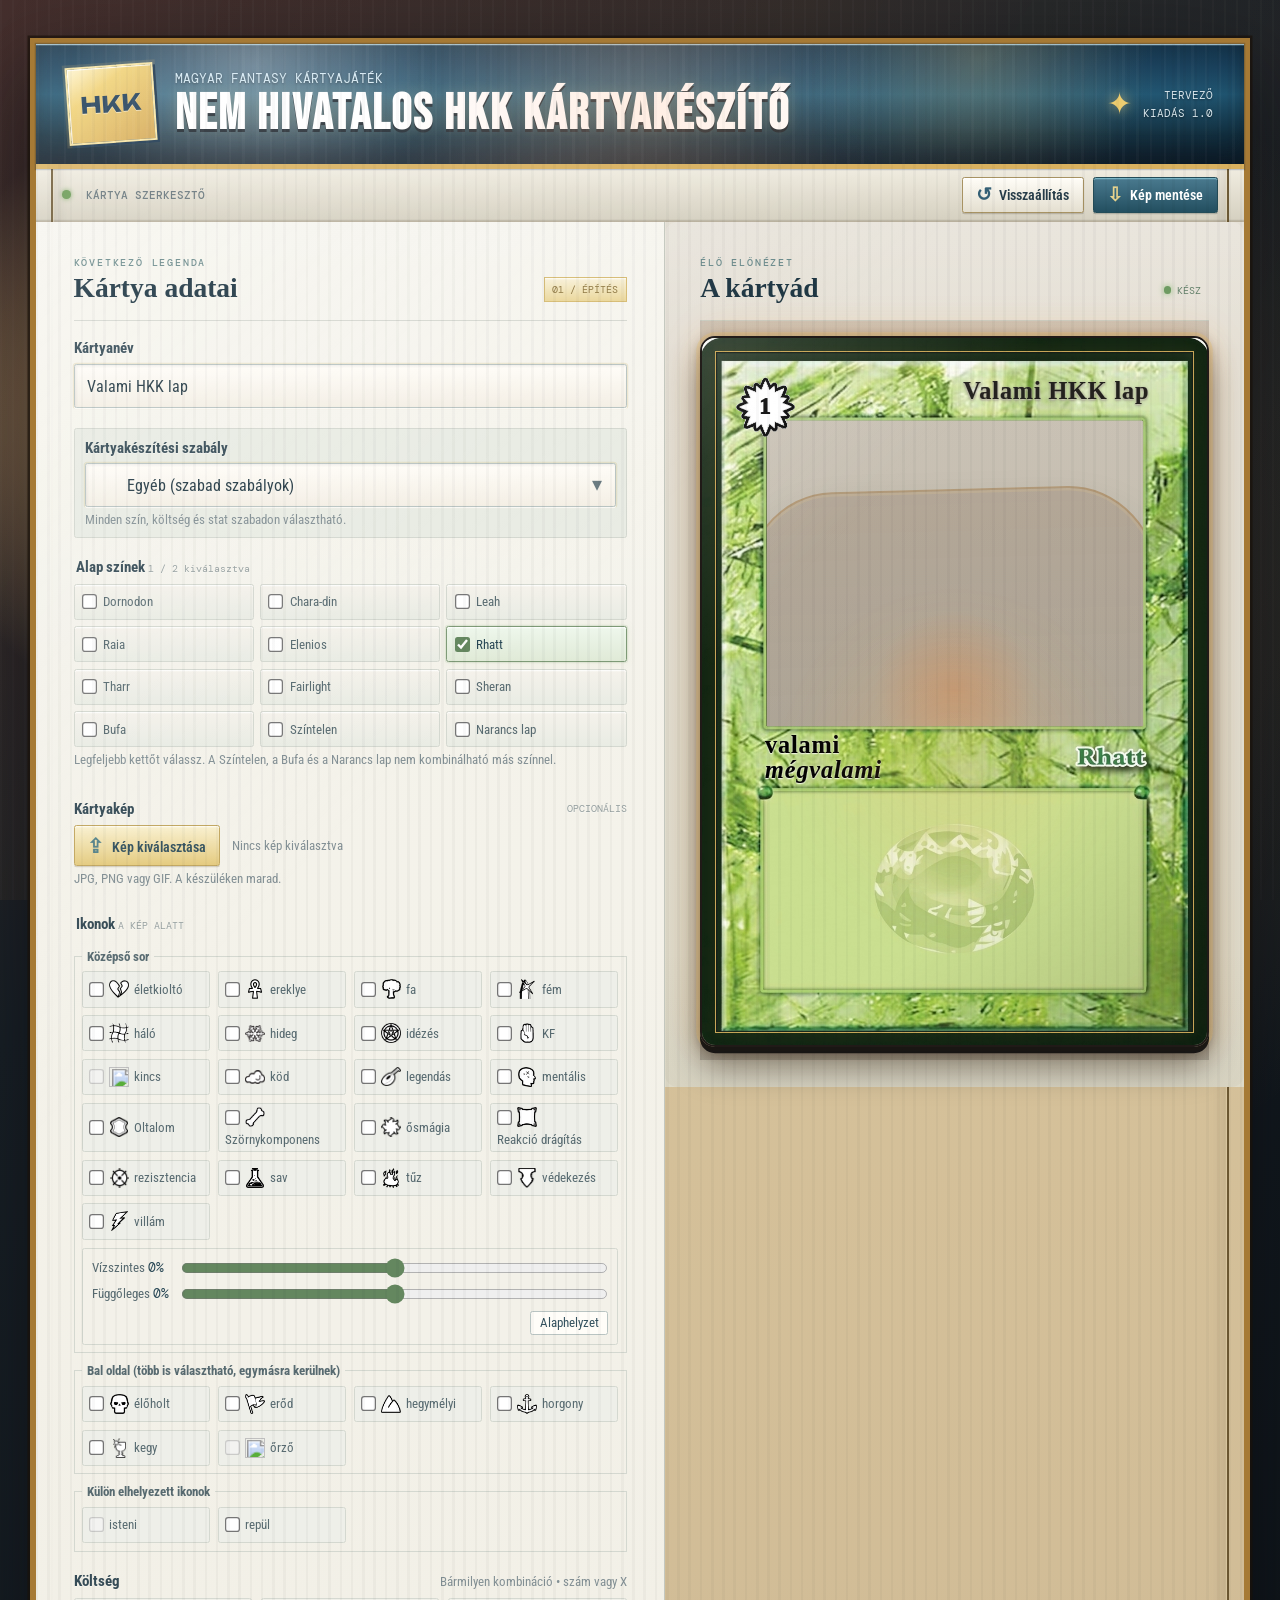
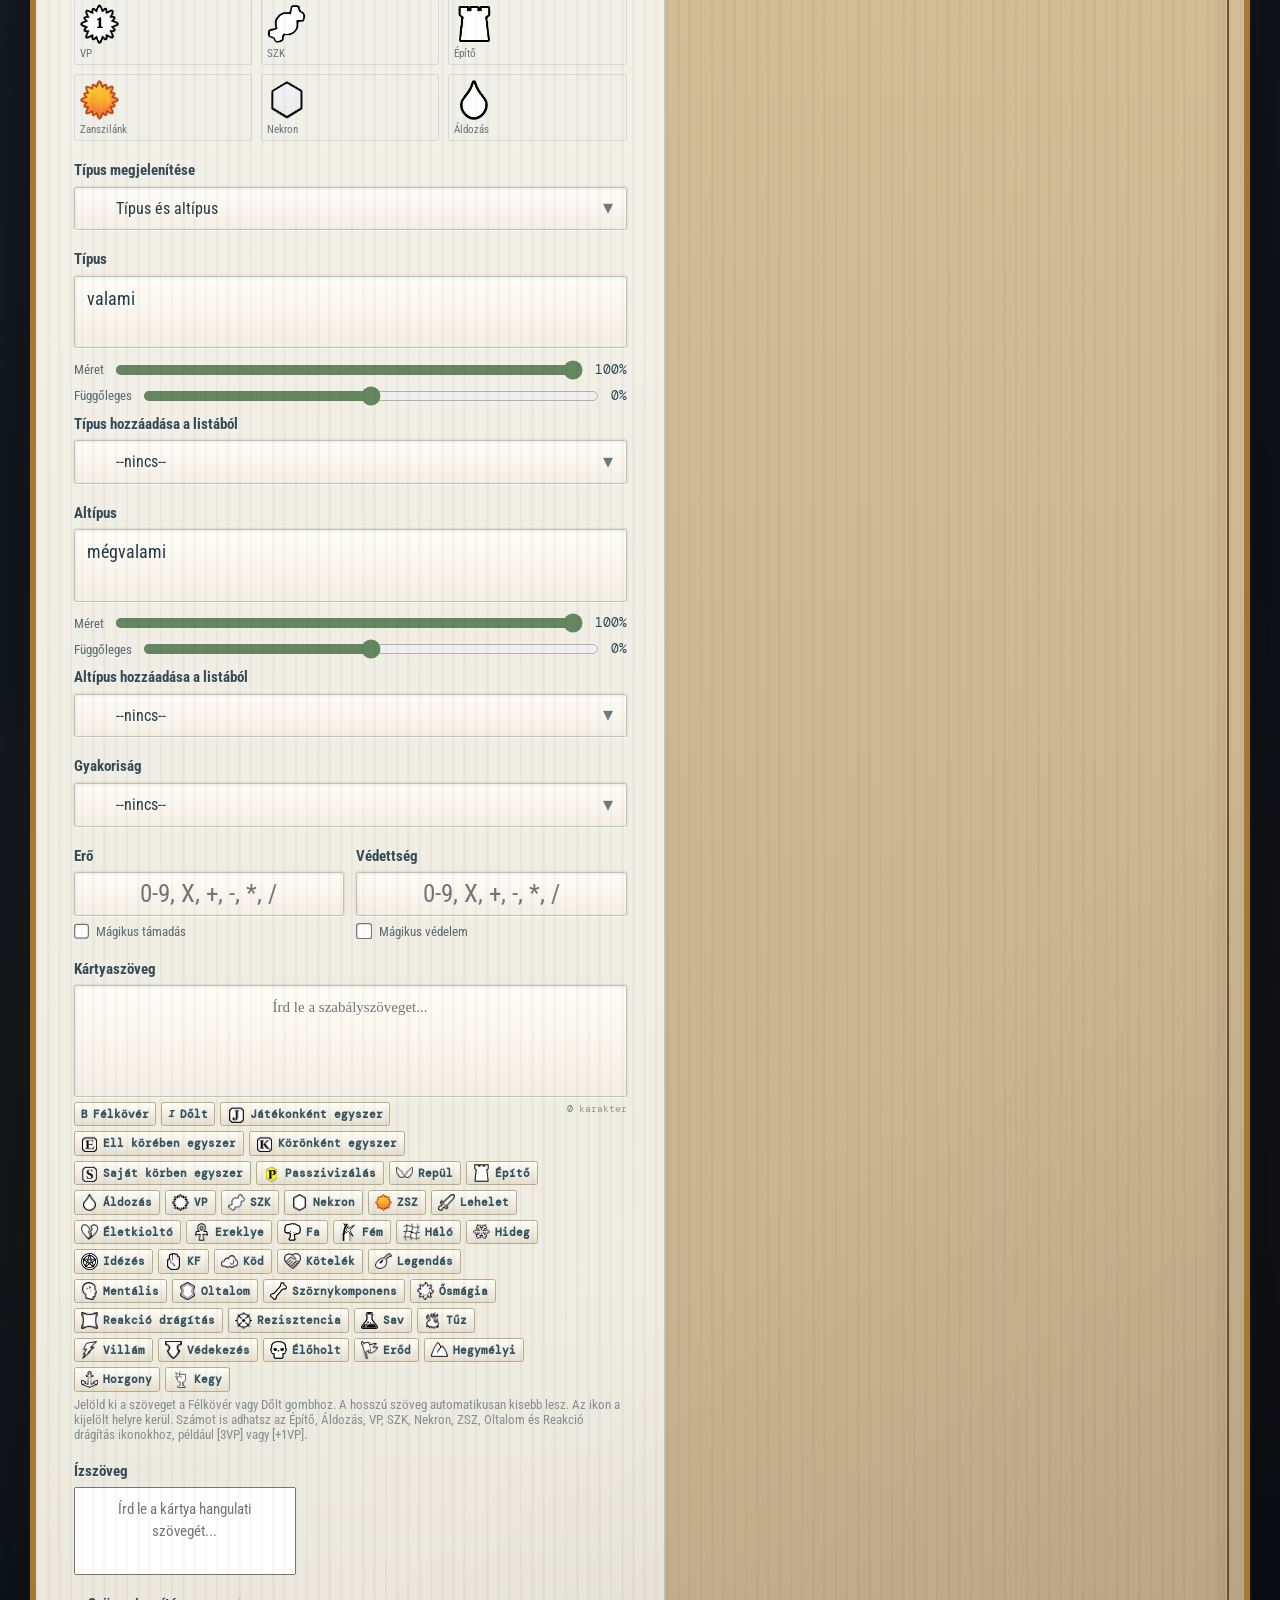
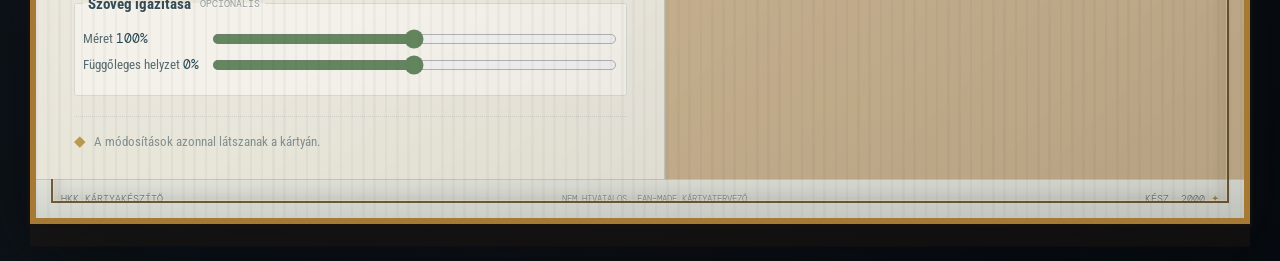
==== commit 9b28c611: "Small fixes" ====
--- a/index.html
+++ b/index.html
@@ -127,7 +127,7 @@
                   <label class="icon-choice"><input type="checkbox" name="icon" value="hideg">hideg</label>
                   <label class="icon-choice"><input type="checkbox" name="icon" value="idézés">idézés</label>
                   <label class="icon-choice"><input type="checkbox" name="icon" value="KF">KF</label>
-                  <label class="icon-choice"><input type="checkbox" name="icon" value="kincs">kincs</label>
+                  <label class="icon-choice"><input type="checkbox" name="icon" value="kincs" disabled>kincs</label>
                   <label class="icon-choice"><input type="checkbox" name="icon" value="köd">köd</label>
                   <label class="icon-choice"><input type="checkbox" name="icon" value="legendás">legendás</label>
                   <label class="icon-choice"><input type="checkbox" name="icon" value="mentális">mentális</label>
@@ -158,14 +158,14 @@
                   <label class="icon-choice"><input type="checkbox" name="sideIcon" value="hegymélyi">hegymélyi</label>
                   <label class="icon-choice"><input type="checkbox" name="sideIcon" value="horgony">horgony</label>
                   <label class="icon-choice"><input type="checkbox" name="sideIcon" value="kegy">kegy</label>
-                  <label class="icon-choice"><input type="checkbox" name="sideIcon" value="őrző">őrző</label>
+                  <label class="icon-choice"><input type="checkbox" name="sideIcon" value="őrző" disabled>őrző</label>
                 </div>
               </fieldset>
 
               <fieldset class="icon-option-group">
                 <legend>Külön elhelyezett ikonok</legend>
                 <div class="icon-choices">
-                  <label class="icon-choice"><input type="checkbox" name="separateIcon" value="isteni">isteni</label>
+                  <label class="icon-choice"><input type="checkbox" name="separateIcon" value="isteni" disabled>isteni</label>
                   <label class="icon-choice"><input type="checkbox" name="separateIcon" value="repül">repül</label>
                 </div>
               </fieldset>
@@ -189,7 +189,17 @@
             <p class="cost-warning" id="cost-warning" role="status" aria-live="polite" hidden>3-nál több különböző költség megadása esetén az ikonok összeérhetnek vagy átfedhetik a kártyanevet.</p>
           </div>
 
-          <div class="field-row metadata-grid subtype-row">
+          <div class="field-row" id="metadata-mode-row">
+            <label class="field-label" for="metadata-mode">Típus megjelenítése</label>
+            <div class="select-wrap">
+              <select id="metadata-mode">
+                <option value="type">Típus és altípus</option>
+                <option value="rule-card">Szabálylap szöveg</option>
+              </select>
+            </div>
+          </div>
+
+          <div class="field-row metadata-grid subtype-row" id="type-row">
             <div class="field-group">
               <label class="field-label" for="card-type">Típus</label>
               <textarea id="card-type" name="type" rows="2" placeholder="Írj be tetszőleges típust...">valami</textarea>
@@ -237,7 +247,7 @@
             </div>
           </div>
 
-          <div class="field-row metadata-grid subtype-row">
+          <div class="field-row metadata-grid subtype-row" id="subtype-row">
             <div class="field-group">
               <label class="field-label" for="card-subtype">Altípus</label>
               <textarea id="card-subtype" name="subtype" rows="2" placeholder="Írj be tetszőleges altípust...">mégvalami</textarea>
@@ -373,9 +383,21 @@
             </div>
           </div>
 
-          <div class="field-row type-text-style-control">
-            <button id="toggle-type-text-color" class="text-insert-button" type="button" aria-pressed="false">Kártyanév, típus és altípus színe: fekete</button>
-            <span class="field-hint">A kártyán és a letöltött képen is érvényes.</span>
+          <div class="field-row metadata-grid subtype-row" id="rule-card-text-row" hidden>
+            <div class="field-group">
+              <label class="field-label" for="card-rule-text">Szabálylap szöveg</label>
+              <textarea id="card-rule-text" name="ruleCardText" rows="2" placeholder="Írd be a szabálylap szövegét...">szabálylap</textarea>
+              <div class="metadata-scale-control">
+                <label for="card-rule-text-scale">Méret</label>
+                <input id="card-rule-text-scale" name="ruleCardTextScale" type="range" min="80" max="100" step="1" value="100" aria-label="Szabálylap szöveg mérete">
+                <output id="card-rule-text-scale-value" for="card-rule-text-scale">100%</output>
+              </div>
+              <div class="metadata-scale-control">
+                <label for="card-rule-text-offset">Függőleges</label>
+                <input id="card-rule-text-offset" name="ruleCardTextOffset" type="range" min="-2" max="2" step="0.25" value="0" aria-label="Szabálylap szöveg függőleges helyzete">
+                <output id="card-rule-text-offset-value" for="card-rule-text-offset">0%</output>
+              </div>
+            </div>
           </div>
 
           <div class="field-row metadata-grid rarity-row">
--- a/styles.css
+++ b/styles.css
@@ -309,13 +309,12 @@
   outline: none;
 }
 #card-subtype, #card-power, #card-toughness { height: 35px; padding: 0 10px; font-size: 20px; }
-#card-subtype, #card-type { min-height: 58px; padding: 8px 10px; resize: none; font-size: 14px; line-height: 1.4; }
+#card-subtype, #card-type, #card-rule-text { min-height: 58px; padding: 8px 10px; resize: none; font-size: 14px; line-height: 1.4; }
+.subtype-row[hidden], #metadata-mode-row[hidden] { display: none; }
 .metadata-scale-control { display: grid; grid-template-columns: auto minmax(80px, 1fr) auto; align-items: center; gap: 5px 9px; margin-top: 5px; color: #586b71; font-size: 10px; }
 .metadata-scale-control input { width: 100%; margin: 0; accent-color: #64875f; }
 .metadata-scale-control output { color: #274654; font-family: 'DM Mono', Consolas, monospace; }
 .subtype-picker-label { margin-top: 7px; }
-.type-text-style-control { display: flex; align-items: center; gap: 8px; }
-.type-text-style-control .field-hint { margin: 0; }
 #card-power, #card-toughness { text-align: center; }
 #card-text, #card-flavor-text { display: block; min-height: 70px; padding: 9px 10px; resize: none; font-size: 12px; line-height: 1.45; text-align: center; }
 #card-text { min-height: 87px; font-family: Georgia, 'Times New Roman', serif; }
@@ -333,10 +332,22 @@
 .text-insert-button:hover { background: linear-gradient(180deg, #fff, #d5e2e6); }
 .text-insert-button img { width: 14px; height: 14px; object-fit: contain; }
 .rules-inline-icon { display: inline-block; width: 1.25em; height: 1.25em; margin: 0; object-fit: contain; vertical-align: -.2em; }
-.rules-inline-vp, .rules-inline-szk, .rules-inline-zsz, .rules-inline-monster-component, .rules-inline-builder, .rules-inline-nekron { transform: translateY(2px); }
-.rules-inline-numbered { position: relative; display: inline-block; width: 1.35em; height: 1.35em; vertical-align: -.2em; }
+.rules-inline-vp, .rules-inline-szk, .rules-inline-zsz, .rules-inline-monster-component, .rules-inline-builder, .rules-inline-nekron { transform: translateY(.12em); }
+.rules-inline-icon[alt="Játékonként egyszer"],
+.rules-inline-icon[alt="Ell körében egyszer"],
+.rules-inline-icon[alt="Körönként egyszer"],
+.rules-inline-icon[alt="Saját körben egyszer"]
+{
+  width: 1.1em;
+  height: 1.1em;
+  transform: translateY(-.12em);
+}
+.rules-inline-icon[alt="Passzivizálás"] {
+  width: 0.93em;
+}
+.rules-inline-numbered { position: relative; display: inline-block; width: 1.25em; height: 1.25em; vertical-align: -.2em; }
 .rules-inline-numbered .rules-inline-icon { display: block; width: 100%; height: 100%; }
-.rules-inline-value { position: absolute; top: 50%; left: 50%; transform: translate(-50%, -50%) scaleX(var(--rules-inline-value-scale-x, 1)); color: #000; font-family: Cambria, 'Times New Roman', Georgia, serif; font-weight: 100; -webkit-text-stroke: 0.05em currentColor; paint-order: stroke fill; line-height: 1; white-space: nowrap; }
+.rules-inline-value { position: absolute; top: 48%; left: 50%; transform: translate(-50%, -50%) scaleX(var(--rules-inline-value-scale-x, 1)); color: #000; font-family: Cambria, 'Times New Roman', Georgia, serif; font-weight: 100; -webkit-text-stroke: 0.05em currentColor; paint-order: stroke fill; line-height: 1; white-space: nowrap; }
 .rules-inline-sacrifice .rules-inline-value { top: 58%; }
 .editor-footnote { display: flex; align-items: center; gap: 7px; margin-top: 3px; padding-top: 12px; color: #829090; border-top: 1px dotted #ccd1c9; font-size: 10px; }
 .footnote-gem { color: #bb9951; font-size: 12px; }
@@ -462,7 +473,7 @@
 .hkk-card[data-has-side-icon="true"] #preview-subtype { left: 14.5%; }
 #preview-card-type[hidden], #preview-subtype[hidden] { display: none; }
 .hkk-card[data-type-text-color="white"] .card-topline, .hkk-card[data-type-text-color="white"] .card-titlebar h3 { color: #fff; text-shadow: 0 1px 2px #000, 0 0 3px #000; }
-.card-titlebar h3 { position: relative; display: block; width: 100%; overflow: hidden; margin: 0; padding: 0; color: #24221e; font-family: inherit; font-size: inherit; line-height: 1.35; font-weight: inherit; letter-spacing: inherit; text-align: right; text-shadow: 0 1px 2px #fff9e8, 0 1px 2px #201c17; text-overflow: ellipsis; white-space: nowrap; }
+.card-titlebar h3 { position: relative; display: block; align-self: flex-end; width: max-content; margin: 0; padding: 0; color: #24221e; font-family: inherit; font-size: inherit; line-height: 1.35; font-weight: inherit; letter-spacing: inherit; text-align: right; text-shadow: 0 1px 2px #fff9e8, 0 1px 2px #201c17; white-space: nowrap; }
 .hkk-card[data-cost-count="2"] .card-name-stack { left: 34%; }
 .hkk-card[data-cost-count="3"] .card-name-stack,
 .hkk-card[data-cost-count="4"] .card-name-stack,
@@ -472,7 +483,8 @@
 .art-corner { position: absolute; z-index: 4; top: 5px; left: 6px; color: #fff0bc; font-size: 13px; text-shadow: 1px 1px #335567; }
 .preview-image { position: absolute; inset: 0; width: 100%; height: 100%; object-fit: cover; }
 .card-rarity-icon { position: absolute; z-index: 5; top: 26%; left: 3%; width: 12%; height: 14%; object-fit: contain; pointer-events: none; }
-.card-titlebar .card-costs { position: absolute; z-index: 3; top: 4.8%; left: 5.5%; gap: 0px; margin: 0; }
+.card-rarity-icon.ultra-rare { top: 29%; left: 3%; width: 12%; height: 8%; object-fit: fill; }
+.card-titlebar .card-costs { position: absolute; z-index: 4; top: 5.5%; left: 6.5%; gap: 0px; margin: 0; }
 .card-icons { position: absolute; z-index: 3; top: 54.2%; left: 40.5%; display: flex; flex-wrap: wrap; align-content: center; align-items: center; justify-content: center; gap: 2px; width: 33.5%; height: 7.2%; min-height: 0; overflow: hidden; padding: 0 2px; background: transparent; }
 .card-band-icons { position: absolute; z-index: 4; inset: 0; pointer-events: none; }
 .card-band-icons[hidden] { display: none; }
@@ -533,9 +545,9 @@
 .card-cost { display: inline-flex; color: #000; text-shadow: none; }
 .card-cost b { font-family: 'DM Mono', Consolas, monospace; font-size: 2.14cqw; font-style: normal; }
 .card-cost .cost-amount { position: absolute; z-index: 1; top: 50%; left: 50%; margin: 0; transform: translate(-50%, -50%) scaleX(var(--cost-amount-scale-x, 1)); color: #000; font-family: Cambria, 'Times New Roman', Georgia, serif; font-size: 4.5cqw; font-style: normal; font-weight: 1000; line-height: 1; letter-spacing: 0.17cqw; text-align: center; text-shadow: none; white-space: nowrap; }
-.card-titlebar .card-cost b { width: 13cqw; height: 13cqw; }
+.card-titlebar .card-cost b { width: 12cqw; height: 12cqw; }
 .card-titlebar .cost-glyph { top: 1.5cqw; font-size: 3cqw; }
-.card-titlebar .card-cost .cost-amount { font-size: 5cqw; }
+.card-titlebar .card-cost .cost-amount { font-size: 4.5cqw; }
 .page-footer { display: flex; justify-content: space-between; align-items: center; min-height: 31px; padding: 0 20px; color: #728084; background: linear-gradient(180deg, #dfe1d8 0%, #d1d4cd 100%); border-top: 1px solid #c1c8c0; font-size: 8px; text-shadow: 0 1px 0 rgba(255,255,255,0.6); }
 .footer-center { color: #899493; font-size: 7px; }
 .footer-star { color: #a88a4a; }
